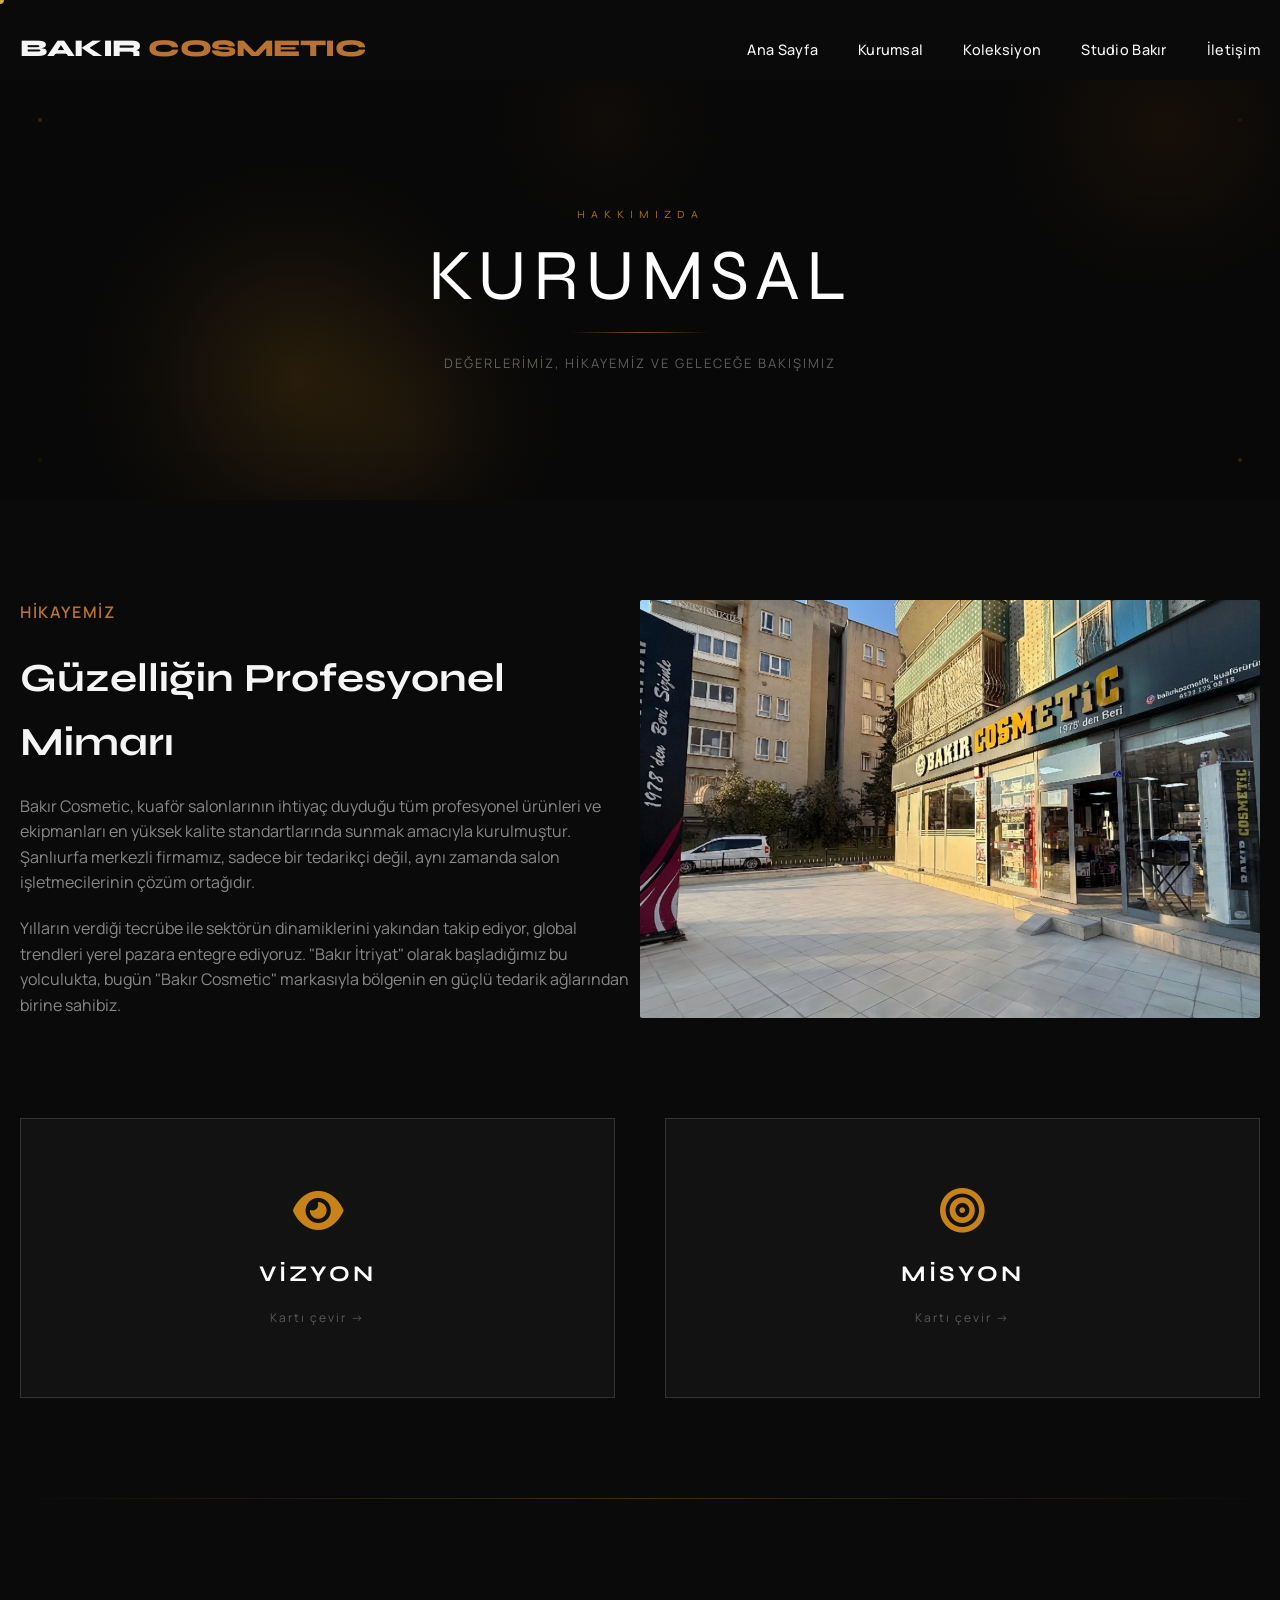
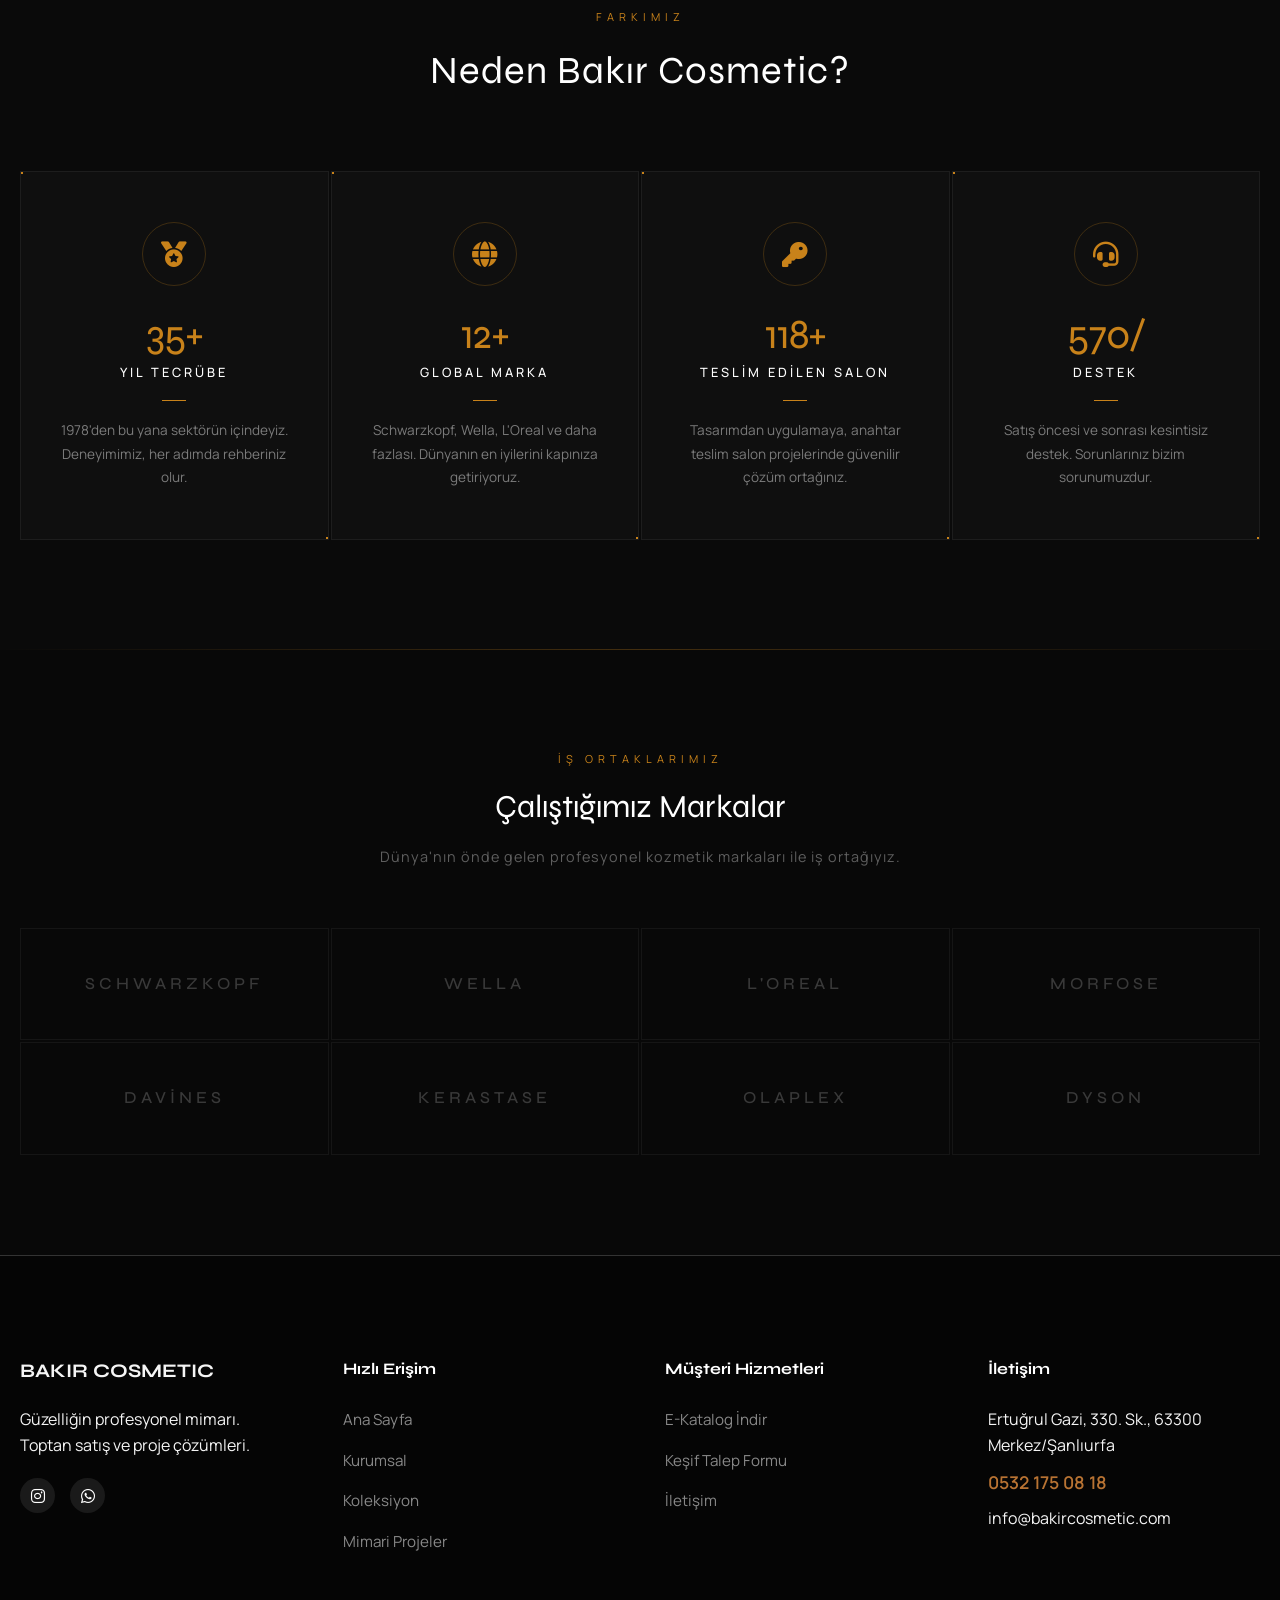
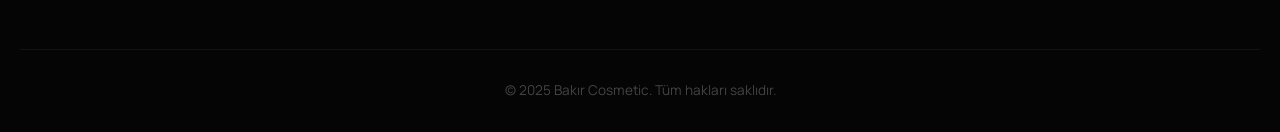
==== about.html @ 40a49015 "Initial commit for Bakir Cosmetic Web Project" ====
<!DOCTYPE html>
<html lang="tr">

<head>
    <meta charset="UTF-8">
    <meta name="viewport" content="width=device-width, initial-scale=1.0">
    <title>Kurumsal | Bakır Cosmetic</title>
    <meta name="description" content="Bakır Cosmetic hakkında bilgiler, vizyonumuz ve misyonumuz.">

    <link rel="preconnect" href="https://fonts.googleapis.com">
    <link rel="preconnect" href="https://fonts.gstatic.com" crossorigin>
    <link
        href="https://fonts.googleapis.com/css2?family=Manrope:wght@200;300;400;500;600&family=Syne:wght@400;500;600;700&display=swap"
        rel="stylesheet">
    <link rel="stylesheet" href="style.css">
    <link rel="stylesheet" href="https://cdnjs.cloudflare.com/ajax/libs/font-awesome/6.4.0/css/all.min.css">

    <style>
        /* ═══════════════════════════════════════
           ANIMATED GRADIENT HERO
        ═══════════════════════════════════════ */
        .gradient-hero {
            position: relative;
            width: 100%;
            height: 420px;
            overflow: hidden;
            background: #080808;
            margin-top: 80px;
        }

        #hero-canvas {
            position: absolute;
            inset: 0;
            width: 100%;
            height: 100%;
        }

        .gradient-hero .hero-content {
            position: absolute;
            top: 0;
            left: 0;
            width: 100%;
            height: 100%;
            display: flex;
            flex-direction: column;
            align-items: center;
            justify-content: center;
            z-index: 2;
            pointer-events: none;
            text-align: center;
            max-width: none !important;
        }

        .gradient-hero .hero-label {
            display: block;
            font-family: var(--font-display, 'Syne', sans-serif);
            font-size: 11px;
            letter-spacing: 6px;
            color: rgba(200, 130, 26, 0.8);
            text-transform: uppercase;
            margin-bottom: 16px;
            opacity: 0;
            text-align: center;
            animation: heroFadeUp 0.9s ease 0.2s forwards;
        }

        .gradient-hero .hero-title {
            font-family: var(--font-display, 'Syne', sans-serif);
            font-size: clamp(36px, 6vw, 72px);
            color: #fff;
            font-weight: 400;
            letter-spacing: 6px;
            text-transform: uppercase;
            line-height: 1;
            opacity: 0;
            text-align: center;
            animation: heroFadeUp 0.9s ease 0.45s forwards;
        }

        .gradient-hero .hero-line {
            width: 0;
            height: 1px;
            background: linear-gradient(to right, transparent, rgba(200, 130, 26, 0.6), transparent);
            margin: 20px auto;
            animation: heroLineGrow 1s ease 0.9s forwards;
        }

        .gradient-hero .hero-sub {
            font-family: var(--font-body, 'Manrope', sans-serif);
            font-size: 13px;
            letter-spacing: 2px;
            color: rgba(255, 255, 255, 0.35);
            text-transform: uppercase;
            opacity: 0;
            text-align: center;
            animation: heroFadeUp 0.9s ease 1s forwards;
        }

        @keyframes heroFadeUp {
            from {
                opacity: 0;
                transform: translateY(18px);
            }
            to {
                opacity: 1;
                transform: translateY(0);
            }
        }

        @keyframes heroLineGrow {
            to {
                width: 140px;
            }
        }

        /* ═══════════════════════════════════════
           NEDEN BAKIR — 4 KART
        ═══════════════════════════════════════ */
        .why-section {
            padding: 110px 0;
            background: #0a0a0a;
            position: relative;
            overflow: hidden;
        }

        .why-section::before {
            content: '';
            position: absolute;
            top: 0;
            left: 0;
            right: 0;
            height: 1px;
            background: linear-gradient(to right, transparent, rgba(200, 130, 26, 0.3), transparent);
        }

        .why-section::after {
            content: '';
            position: absolute;
            bottom: 0;
            left: 0;
            right: 0;
            height: 1px;
            background: linear-gradient(to right, transparent, rgba(200, 130, 26, 0.3), transparent);
        }

        .why-header {
            text-align: center;
            margin-bottom: 70px;
        }

        .why-header .label {
            display: block;
            font-size: 11px;
            letter-spacing: 5px;
            color: #c8821a;
            text-transform: uppercase;
            margin-bottom: 14px;
        }

        .why-header h2 {
            font-family: var(--font-display, 'Syne', sans-serif);
            font-size: 2.4rem;
            color: #fff;
            font-weight: 400;
            letter-spacing: 1px;
        }

        .why-grid {
            display: grid;
            grid-template-columns: repeat(4, 1fr);
            gap: 2px;
        }

        /* Her kart */
        .why-card {
            position: relative;
            padding: 50px 36px;
            background: rgba(255, 255, 255, 0.02);
            border: 1px solid rgba(255, 255, 255, 0.06);
            text-align: center;
            overflow: hidden;
            cursor: default;
            /* reveal için */
            opacity: 0;
            transform: translateY(40px);
            transition: opacity 0.7s ease, transform 0.7s ease,
                background 0.4s ease, border-color 0.4s ease;
        }

        .why-card.revealed {
            opacity: 1;
            transform: translateY(0);
        }

        .why-card:nth-child(1) {
            transition-delay: 0s;
        }

        .why-card:nth-child(2) {
            transition-delay: 0.1s;
        }

        .why-card:nth-child(3) {
            transition-delay: 0.2s;
        }

        .why-card:nth-child(4) {
            transition-delay: 0.3s;
        }

        .why-card:hover {
            background: rgba(200, 130, 26, 0.05);
            border-color: rgba(200, 130, 26, 0.25);
        }

        /* Köşe süsü */
        .why-card::before {
            content: '';
            position: absolute;
            top: 0;
            left: 0;
            width: 0;
            height: 0;
            border-top: 2px solid #c8821a;
            border-left: 2px solid #c8821a;
            transition: width 0.4s ease, height 0.4s ease;
        }

        .why-card::after {
            content: '';
            position: absolute;
            bottom: 0;
            right: 0;
            width: 0;
            height: 0;
            border-bottom: 2px solid #c8821a;
            border-right: 2px solid #c8821a;
            transition: width 0.4s ease, height 0.4s ease;
        }

        .why-card:hover::before,
        .why-card:hover::after {
            width: 30px;
            height: 30px;
        }

        /* İkon */
        .why-icon {
            width: 64px;
            height: 64px;
            margin: 0 auto 28px;
            position: relative;
            display: flex;
            align-items: center;
            justify-content: center;
        }

        .why-icon::before {
            content: '';
            position: absolute;
            inset: 0;
            border-radius: 50%;
            border: 1px solid rgba(200, 130, 26, 0.25);
            transition: border-color 0.4s, transform 0.4s;
        }

        .why-card:hover .why-icon::before {
            border-color: rgba(200, 130, 26, 0.6);
            transform: scale(1.12);
        }

        .why-icon i {
            font-size: 1.6rem;
            color: #c8821a;
            transition: transform 0.4s ease;
        }

        .why-card:hover .why-icon i {
            transform: scale(1.15);
        }

        /* Sayı */
        .why-number {
            font-family: var(--font-display, 'Syne', sans-serif);
            font-size: 2.6rem;
            color: #c8821a;
            font-weight: 300;
            line-height: 1;
            margin-bottom: 6px;
            letter-spacing: -1px;
        }

        .why-title {
            font-size: 0.8rem;
            letter-spacing: 3px;
            text-transform: uppercase;
            color: #fff;
            margin-bottom: 18px;
            font-weight: 500;
        }

        /* İnce çizgi */
        .why-line {
            width: 24px;
            height: 1px;
            background: #c8821a;
            margin: 0 auto 18px;
            transition: width 0.4s ease;
        }

        .why-card:hover .why-line {
            width: 48px;
        }

        .why-desc {
            font-size: 0.85rem;
            color: rgba(255, 255, 255, 0.45);
            line-height: 1.7;
        }

        /* ═══════════════════════════════════════
           MARKA DUVARI
        ═══════════════════════════════════════ */
        .brands-section {
            padding: 100px 0;
            background: #080808;
            position: relative;
            overflow: hidden;
        }

        .brands-header {
            text-align: center;
            margin-bottom: 60px;
        }

        .brands-header .label {
            display: block;
            font-size: 11px;
            letter-spacing: 5px;
            color: #c8821a;
            text-transform: uppercase;
            margin-bottom: 14px;
        }

        .brands-header h2 {
            font-family: var(--font-display, 'Syne', sans-serif);
            font-size: 2rem;
            color: #fff;
            font-weight: 400;
        }

        .brands-header p {
            color: rgba(255, 255, 255, 0.35);
            font-size: 0.9rem;
            margin-top: 12px;
            letter-spacing: 1px;
        }

        /* Marka grid */
        .brands-grid {
            display: grid;
            grid-template-columns: repeat(4, 1fr);
            gap: 2px;
        }

        .brand-item {
            position: relative;
            padding: 42px 30px;
            display: flex;
            align-items: center;
            justify-content: center;
            border: 1px solid rgba(255, 255, 255, 0.05);
            cursor: default;
            overflow: hidden;
            /* reveal */
            opacity: 0;
            transform: scale(0.94);
            transition: opacity 0.6s ease, transform 0.6s ease,
                background 0.35s ease, border-color 0.35s ease;
        }

        .brand-item.revealed {
            opacity: 1;
            transform: scale(1);
        }

        .brand-item:nth-child(1) {
            transition-delay: 0s;
        }

        .brand-item:nth-child(2) {
            transition-delay: 0.07s;
        }

        .brand-item:nth-child(3) {
            transition-delay: 0.14s;
        }

        .brand-item:nth-child(4) {
            transition-delay: 0.21s;
        }

        .brand-item:nth-child(5) {
            transition-delay: 0.28s;
        }

        .brand-item:nth-child(6) {
            transition-delay: 0.35s;
        }

        .brand-item:nth-child(7) {
            transition-delay: 0.42s;
        }

        .brand-item:nth-child(8) {
            transition-delay: 0.49s;
        }

        /* Hover arka plan ışığı */
        .brand-item::before {
            content: '';
            position: absolute;
            inset: 0;
            background: radial-gradient(circle at 50% 50%, rgba(200, 130, 26, 0.08), transparent 70%);
            opacity: 0;
            transition: opacity 0.35s ease;
        }

        .brand-item:hover {
            border-color: rgba(200, 130, 26, 0.2);
            background: rgba(200, 130, 26, 0.03);
        }

        .brand-item:hover::before {
            opacity: 1;
        }

        /* Marka adı */
        .brand-name {
            font-family: var(--font-display, 'Syne', sans-serif);
            font-size: 1.05rem;
            letter-spacing: 4px;
            text-transform: uppercase;
            color: rgba(255, 255, 255, 0.2);
            font-weight: 500;
            transition: color 0.35s ease, letter-spacing 0.35s ease;
            position: relative;
            z-index: 1;
        }

        .brand-item:hover .brand-name {
            color: rgba(200, 130, 26, 0.85);
            letter-spacing: 5px;
        }

        /* Kategori etiketi */
        .brand-tag {
            position: absolute;
            bottom: 10px;
            left: 50%;
            transform: translateX(-50%);
            font-size: 8px;
            letter-spacing: 2px;
            color: rgba(200, 130, 26, 0);
            text-transform: uppercase;
            white-space: nowrap;
            transition: color 0.35s ease;
        }

        .brand-item:hover .brand-tag {
            color: rgba(200, 130, 26, 0.5);
        }

        /* ═══════════════════════════════════════
           VİZYON / MİSYON — FLIP KART
        ═══════════════════════════════════════ */
        .vm-card {
            perspective: 1000px;
            cursor: pointer;
        }

        .vm-card-inner {
            position: relative;
            width: 100%;
            height: 100%;
            min-height: 280px;
            transform-style: preserve-3d;
            transition: transform 0.7s cubic-bezier(0.4, 0.2, 0.2, 1);
        }

        .vm-card:hover .vm-card-inner {
            transform: rotateY(180deg);
        }

        .vm-front,
        .vm-back {
            position: absolute;
            inset: 0;
            padding: 50px;
            text-align: center;
            backface-visibility: hidden;
            -webkit-backface-visibility: hidden;
            background: var(--color-surface, #111);
            border: 1px solid var(--color-border, rgba(255, 255, 255, 0.08));
            display: flex;
            flex-direction: column;
            align-items: center;
            justify-content: center;
        }

        .vm-back {
            transform: rotateY(180deg);
            background: rgba(200, 130, 26, 0.08);
            border-color: rgba(200, 130, 26, 0.3);
        }

        .vm-front i {
            font-size: 2.8rem;
            color: #c8821a;
            margin-bottom: 22px;
        }

        .vm-front h3 {
            font-size: 1.4rem;
            color: #fff;
            letter-spacing: 3px;
            margin-bottom: 8px;
        }

        .vm-front p {
            font-size: 0.78rem;
            color: rgba(255, 255, 255, 0.3);
            letter-spacing: 2px;
        }

        .vm-back p {
            color: rgba(255, 255, 255, 0.7);
            line-height: 1.8;
            font-size: 0.9rem;
        }

        /* ═══════════════════════════════════════
           HİKAYE — PARALLAX + REVEAL
        ═══════════════════════════════════════ */
        .story-reveal {
            opacity: 0;
            transform: translateX(-30px);
            transition: opacity 0.8s ease, transform 0.8s ease;
        }

        .story-reveal.right {
            transform: translateX(30px);
        }

        .story-reveal.revealed {
            opacity: 1;
            transform: translateX(0);
        }

        /* Responsive */
        @media (max-width: 900px) {
            .why-grid {
                grid-template-columns: repeat(2, 1fr);
            }

            .brands-grid {
                grid-template-columns: repeat(2, 1fr);
            }
        }

        @media (max-width: 540px) {
            .why-grid {
                grid-template-columns: 1fr 1fr;
            }

            .brands-grid {
                grid-template-columns: 1fr 1fr;
            }

            .why-number {
                font-size: 2rem;
            }
        }
    </style>
</head>

<body>

    <div class="cursor-dot"></div>
    <div class="cursor-outline"></div>

    <header class="header">
        <div class="container header-inner">
            <a href="index.html" class="logo">BAKIR <span class="text-copper">COSMETIC</span></a>
            <nav class="desktop-nav">
                <a href="index.html">Ana Sayfa</a>
                <a href="about.html" class="active-link">Kurumsal</a>
                <a href="products.html">Koleksiyon</a>
                <a href="studio.html">Studio Bakır</a>
                <a href="contact.html">İletişim</a>
            </nav>
            <button class="burger-menu" aria-label="Menu"><span></span><span></span></button>
        </div>
    </header>

    <div class="mobile-menu-overlay">
        <nav class="mobile-nav">
            <a href="index.html">Ana Sayfa</a>
            <a href="about.html">Kurumsal</a>
            <a href="products.html">Koleksiyon</a>
            <a href="studio.html">Salon Tasarımı</a>
            <a href="contact.html">İletişim</a>
            <a href="catalogs.html" class="mobile-cta">E-Kataloglar</a>
        </nav>
    </div>

    <!-- Animated Gradient Hero -->
    <section class="gradient-hero">
        <canvas id="hero-canvas"></canvas>
        <div class="hero-content">
            <span class="hero-label">Hakkımızda</span>
            <h1 class="hero-title">KURUMSAL</h1>
            <div class="hero-line"></div>
            <p class="hero-sub">Değerlerimiz, hikayemiz ve geleceğe bakışımız</p>
        </div>
    </section>

    <!-- ── HİKAYE ── -->
    <section class="section" style="padding: 100px 0;">
        <div class="container">
            <div class="split-section" style="min-height: auto; margin-bottom: 100px;">

                <div class="split-side story-reveal" style="padding: 0; border: none;">
                    <div class="content" style="max-width: 100%; text-align: left;">
                        <span class="label"
                            style="color: var(--color-copper); letter-spacing: 0.1em; font-weight: 600;">HİKAYEMİZ</span>
                        <h2 style="font-size: 2.5rem; margin: 20px 0;">Güzelliğin Profesyonel Mimarı</h2>
                        <p style="color: var(--color-text-muted); margin-bottom: 20px;">
                            Bakır Cosmetic, kuaför salonlarının ihtiyaç duyduğu tüm profesyonel ürünleri ve ekipmanları
                            en yüksek kalite standartlarında sunmak amacıyla kurulmuştur. Şanlıurfa merkezli firmamız,
                            sadece bir tedarikçi değil, aynı zamanda salon işletmecilerinin çözüm ortağıdır.
                        </p>
                        <p style="color: var(--color-text-muted);">
                            Yılların verdiği tecrübe ile sektörün dinamiklerini yakından takip ediyor, global trendleri
                            yerel pazara entegre ediyoruz. "Bakır İtriyat" olarak başladığımız bu yolculukta, bugün
                            "Bakır Cosmetic" markasıyla bölgenin en güçlü tedarik ağlarından birine sahibiz.
                        </p>
                    </div>
                </div>

                <div class="split-side story-reveal right"
                    style="padding: 0; border: none; min-height: 400px; position: relative;">
                    <img src="assets/images/about-store2.png"
                        style="width: 100%; height: 100%; object-fit: cover; border-radius: 2px;" alt="Mağazamız">
                </div>
            </div>

            <!-- VİZYON / MİSYON — flip kartlar -->
            <div class="vision-mission-grid"
                style="display: grid; grid-template-columns: repeat(auto-fit, minmax(300px, 1fr)); gap: 50px; min-height: 280px;">

                <div class="vm-card">
                    <div class="vm-card-inner">
                        <div class="vm-front">
                            <i class="fa-solid fa-eye"></i>
                            <h3>VİZYON</h3>
                            <p
                                style="font-size:0.75rem; color:rgba(255,255,255,0.3); margin-top:8px; letter-spacing:2px;">
                                Kartı çevir →</p>
                        </div>
                        <div class="vm-back">
                            <p>Sektördeki yeniliklerin öncüsü olarak, kuaförlük sanatına değer katan, estetik ve
                                kaliteyi
                                ulaşılabilir kılan, Türkiye'nin lider profesyonel kozmetik tedarikçisi ve salon tasarım
                                markası olmak.</p>
                        </div>
                    </div>
                </div>

                <div class="vm-card">
                    <div class="vm-card-inner">
                        <div class="vm-front">
                            <i class="fa-solid fa-bullseye"></i>
                            <h3>MİSYON</h3>
                            <p
                                style="font-size:0.75rem; color:rgba(255,255,255,0.3); margin-top:8px; letter-spacing:2px;">
                                Kartı çevir →</p>
                        </div>
                        <div class="vm-back">
                            <p>Müşterilerimize en kaliteli ürünleri ve en yenilikçi salon tasarımlarını sunarak, onların
                                iş
                                süreçlerine değer katmak. Etik ticaret anlayışımızla, sürdürülebilir başarı ve
                                karşılıklı güvene
                                dayalı uzun soluklu iş birlikleri kurmak.</p>
                        </div>
                    </div>
                </div>

            </div>
        </div>
    </section>

    <!-- ── NEDEN BAKIR? ── -->
    <section class="why-section">
        <div class="container">
            <div class="why-header">
                <span class="label">FARKIMIZ</span>
                <h2>Neden Bakır Cosmetic?</h2>
            </div>

            <div class="why-grid">

                <div class="why-card">
                    <div class="why-icon"><i class="fa-solid fa-medal"></i></div>
                    <div class="why-number">45+</div>
                    <div class="why-title">Yıl Tecrübe</div>
                    <div class="why-line"></div>
                    <p class="why-desc">1978'den bu yana sektörün içindeyiz. Deneyimimiz, her adımda rehberiniz olur.
                    </p>
                </div>

                <div class="why-card">
                    <div class="why-icon"><i class="fa-solid fa-globe"></i></div>
                    <div class="why-number">15+</div>
                    <div class="why-title">Global Marka</div>
                    <div class="why-line"></div>
                    <p class="why-desc">Schwarzkopf, Wella, L'Oreal ve daha fazlası. Dünyanın en iyilerini kapınıza
                        getiriyoruz.</p>
                </div>

                <div class="why-card">
                    <div class="why-icon"><i class="fa-solid fa-key"></i></div>
                    <div class="why-number">150+</div>
                    <div class="why-title">Teslim Edilen Salon</div>
                    <div class="why-line"></div>
                    <p class="why-desc">Tasarımdan uygulamaya, anahtar teslim salon projelerinde güvenilir çözüm
                        ortağınız.</p>
                </div>

                <div class="why-card">
                    <div class="why-icon"><i class="fa-solid fa-headset"></i></div>
                    <div class="why-number">7/24</div>
                    <div class="why-title">Destek</div>
                    <div class="why-line"></div>
                    <p class="why-desc">Satış öncesi ve sonrası kesintisiz destek. Sorunlarınız bizim sorunumuzdur.</p>
                </div>

            </div>
        </div>
    </section>

    <!-- ── MARKA DUVARI ── -->
    <section class="brands-section">
        <div class="container">
            <div class="brands-header">
                <span class="label">İŞ ORTAKLARIMIZ</span>
                <h2>Çalıştığımız Markalar</h2>
                <p>Dünya'nın önde gelen profesyonel kozmetik markaları ile iş ortağıyız.</p>
            </div>

            <div class="brands-grid">
                <div class="brand-item">
                    <span class="brand-name">Schwarzkopf</span>
                    <span class="brand-tag">Saç Bakımı</span>
                </div>
                <div class="brand-item">
                    <span class="brand-name">Wella</span>
                    <span class="brand-tag">Renklendirme</span>
                </div>
                <div class="brand-item">
                    <span class="brand-name">L'Oreal</span>
                    <span class="brand-tag">Profesyonel</span>
                </div>
                <div class="brand-item">
                    <span class="brand-name">Morfose</span>
                    <span class="brand-tag">Bakım & Şekil</span>
                </div>
                <div class="brand-item">
                    <span class="brand-name">Davines</span>
                    <span class="brand-tag">İtalyan Lüksü</span>
                </div>
                <div class="brand-item">
                    <span class="brand-name">Kerastase</span>
                    <span class="brand-tag">Premium Bakım</span>
                </div>
                <div class="brand-item">
                    <span class="brand-name">Olaplex</span>
                    <span class="brand-tag">Bağ Onarımı</span>
                </div>
                <div class="brand-item">
                    <span class="brand-name">Dyson</span>
                    <span class="brand-tag">Teknik Ekipman</span>
                </div>
            </div>
        </div>
    </section>

    <!-- Footer -->
    <footer class="footer">
        <div class="container">
            <div class="footer-grid">
                <div class="footer-col brand-col">
                    <a href="index.html" class="footer-logo">BAKIR COSMETIC</a>
                    <p>Güzelliğin profesyonel mimarı. Toptan satış ve proje çözümleri.</p>
                    <div class="socials">
                        <a href="https://www.instagram.com/bakircozmetic/" target="_blank"><i
                                class="fa-brands fa-instagram"></i></a>
                        <a href="https://wa.me/905321750818" target="_blank"><i class="fa-brands fa-whatsapp"></i></a>
                    </div>
                </div>
                <div class="footer-col">
                    <h4>Hızlı Erişim</h4>
                    <ul>
                        <li><a href="index.html">Ana Sayfa</a></li>
                        <li><a href="about.html">Kurumsal</a></li>
                        <li><a href="products.html">Koleksiyon</a></li>
                        <li><a href="studio.html">Mimari Projeler</a></li>
                    </ul>
                </div>
                <div class="footer-col">
                    <h4>Müşteri Hizmetleri</h4>
                    <ul>
                        <li><a href="catalogs.html">E-Katalog İndir</a></li>
                        <li><a href="contact.html">Keşif Talep Formu</a></li>
                        <li><a href="contact.html">İletişim</a></li>
                    </ul>
                </div>
                <div class="footer-col">
                    <h4>İletişim</h4>
                    <p>Ertuğrul Gazi, 330. Sk., 63300 Merkez/Şanlıurfa</p>
                    <p class="contact-highlight">0532 175 08 18</p>
                    <p>info@bakircosmetic.com</p>
                </div>
            </div>
            <div class="footer-bottom">
                <p>&copy; 2025 Bakır Cosmetic. Tüm hakları saklıdır.</p>
            </div>
        </div>
    </footer>

    <script src="cursor.js"></script>
    <script src="main.js"></script>

    <script>
        (function () {

            /* ── Gradient Hero Canvas ── */
            const canvas = document.getElementById('hero-canvas');
            if (canvas) {
                const ctx = canvas.getContext('2d');
                let W, H, frame = 0;

                function resize() {
                    W = canvas.width = canvas.offsetWidth;
                    H = canvas.height = canvas.offsetHeight;
                }
                resize();
                window.addEventListener('resize', resize);

                const orbs = [
                    { bx: 0.15, by: 0.5, r: 0.6, speed: 0.006, phase: 0 },
                    { bx: 0.85, by: 0.3, r: 0.5, speed: 0.009, phase: 2.1 },
                    { bx: 0.5, by: 0.85, r: 0.45, speed: 0.007, phase: 4.2 },
                    { bx: 0.3, by: 0.1, r: 0.38, speed: 0.011, phase: 1.0 },
                ];

                const C1 = [200, 130, 26];
                const C2 = [150, 80, 10];

                function draw() {
                    frame++;
                    ctx.clearRect(0, 0, W, H);
                    ctx.fillStyle = '#080808';
                    ctx.fillRect(0, 0, W, H);

                    orbs.forEach((o, i) => {
                        const x = (o.bx + Math.sin(frame * o.speed + o.phase) * 0.18) * W;
                        const y = (o.by + Math.cos(frame * o.speed * 0.7 + o.phase) * 0.22) * H;
                        const r = o.r * Math.min(W, H);
                        const col = i % 2 === 0 ? C1 : C2;
                        const alpha = [0.16, 0.10, 0.07, 0.05][i];

                        const g = ctx.createRadialGradient(x, y, 0, x, y, r);
                        g.addColorStop(0, `rgba(${col},${alpha})`);
                        g.addColorStop(0.5, `rgba(${col},${alpha * 0.3})`);
                        g.addColorStop(1, `rgba(0,0,0,0)`);
                        ctx.fillStyle = g;
                        ctx.fillRect(0, 0, W, H);
                    });

                    /* Dalga çizgileri */
                    for (let i = 0; i < 7; i++) {
                        const y = (H / 8) * (i + 1) + Math.sin(frame * 0.012 + i * 0.9) * 10;
                        ctx.beginPath();
                        ctx.moveTo(0, y); ctx.lineTo(W, y);
                        ctx.strokeStyle = `rgba(200,130,26,${0.02 + Math.sin(frame * 0.018 + i) * 0.008})`;
                        ctx.lineWidth = 0.5;
                        ctx.stroke();
                    }

                    /* Köşe aksen noktaları */
                    [[40, 40], [W - 40, 40], [40, H - 40], [W - 40, H - 40]].forEach(([x, y], i) => {
                        const a = 0.25 + Math.sin(frame * 0.04 + i) * 0.18;
                        ctx.beginPath();
                        ctx.arc(x, y, 2, 0, Math.PI * 2);
                        ctx.fillStyle = `rgba(200,130,26,${a})`;
                        ctx.fill();
                    });

                    requestAnimationFrame(draw);
                }
                draw();
            }


            /* ── IntersectionObserver — genel reveal ── */
            const observer = new IntersectionObserver(entries => {
                entries.forEach(entry => {
                    if (entry.isIntersecting) {
                        entry.target.classList.add('revealed');
                        observer.unobserve(entry.target);
                    }
                });
            }, { threshold: 0.15 });

            /* Neden Bakır kartları */
            document.querySelectorAll('.why-card').forEach(el => observer.observe(el));

            /* Marka öğeleri */
            document.querySelectorAll('.brand-item').forEach(el => observer.observe(el));

            /* Hikaye bölümü */
            document.querySelectorAll('.story-reveal').forEach(el => observer.observe(el));


            /* ── Neden Bakır — sayaç animasyonu ── */
            const whyCards = document.querySelectorAll('.why-card');
            const counterObserver = new IntersectionObserver(entries => {
                entries.forEach(entry => {
                    if (!entry.isIntersecting) return;
                    const numEl = entry.target.querySelector('.why-number');
                    if (!numEl || numEl.dataset.counted) return;
                    numEl.dataset.counted = true;

                    const text = numEl.textContent.trim();
                    const suffix = text.replace(/[0-9]/g, ''); // '+', '/', '24' gibi
                    const number = parseInt(text.replace(/\D/g, ''), 10);

                    if (isNaN(number)) return; // "7/24" gibi sayısal olmayan → olduğu gibi kalsın

                    let start = 0;
                    const duration = 1600;
                    const startTime = performance.now();

                    function tick(now) {
                        const elapsed = now - startTime;
                        const progress = Math.min(elapsed / duration, 1);
                        const eased = 1 - Math.pow(1 - progress, 3);
                        start = Math.round(eased * number);
                        numEl.textContent = start + suffix;
                        if (progress < 1) requestAnimationFrame(tick);
                    }
                    requestAnimationFrame(tick);

                    counterObserver.unobserve(entry.target);
                });
            }, { threshold: 0.4 });

            whyCards.forEach(el => counterObserver.observe(el));


            /* ── Marka duvarı — mouse spotlight ── */
            document.querySelectorAll('.brand-item').forEach(item => {
                item.addEventListener('mousemove', e => {
                    const rect = item.getBoundingClientRect();
                    const x = ((e.clientX - rect.left) / rect.width) * 100;
                    const y = ((e.clientY - rect.top) / rect.height) * 100;
                    item.style.setProperty('--mx', x + '%');
                    item.style.setProperty('--my', y + '%');
                    item.querySelector('::before'); // CSS var güncellenir
                });
            });

        })();
    </script>

</body>

</html>
---- style.css ----
/* =========================================
   1. VARIABLES & RESET
   ========================================= */
:root {
    --color-void: #0a0a0a;
    --color-surface: #121212;
    --color-surface-hover: #1a1a1a;
    --color-copper: #B87333;
    --color-copper-light: #d49156;
    --color-text-main: #F5F5F5;
    --color-text-muted: #888888;
    --color-border: #333333;

    --font-display: 'Syne', sans-serif;
    --font-body: 'Manrope', sans-serif;

    --transition-fast: 0.3s ease;
    --transition-slow: 0.8s cubic-bezier(0.16, 1, 0.3, 1);

    --container-width: 1400px;
    --padding-section: 120px 0;
}

[data-theme="light"] {
    --color-void: #f5f5f5;
    --color-surface: #ffffff;
    --color-surface-hover: #ebebeb;
    --color-text-main: #1a1a1a;
    --color-text-muted: #555555;
    --color-border: #d0d0d0;
}

[data-theme="light"] .header {
    background-color: rgba(255, 255, 255, 0.95);
    box-shadow: 0 2px 10px rgba(0, 0, 0, 0.05);
}

[data-theme="light"] .logo {
    color: #000;
}

[data-theme="light"] .desktop-nav a {
    color: #1a1a1a;
}

[data-theme="light"] .theme-toggle {
    border-color: #ccc;
    color: #333;
}

[data-theme="light"] .burger-menu span {
    background-color: #1a1a1a;
}

/* Theme Transition */
body,
.header,
.product-card,
.footer,
.btn,
i,
a {
    transition: background-color 0.3s ease, color 0.3s ease, border-color 0.3s ease;
}

/* Theme Toggle Button */
.theme-toggle {
    background: transparent;
    border: 1px solid var(--color-border);
    color: var(--color-text-main);
    width: 40px;
    height: 40px;
    border-radius: 50%;
    display: flex;
    align-items: center;
    justify-content: center;
    cursor: pointer;
    /* pointer:fine handled globally */
    margin-right: 15px;
    transition: var(--transition-fast);
}

.theme-toggle:hover {
    border-color: var(--color-copper);
    color: var(--color-copper);
}

* {
    margin: 0;
    padding: 0;
    box-sizing: border-box;
}

html {
    scroll-behavior: smooth;
    font-size: 16px;
}

body {
    background-color: var(--color-void);
    color: var(--color-text-main);
    font-family: var(--font-body);
    line-height: 1.6;
    overflow-x: hidden;
    /* Custom cursor logic move to media query */
}

@media (pointer: fine) {
    body {
        cursor: none;
    }
}

a {
    text-decoration: none;
    color: inherit;
    transition: var(--transition-fast);
}

ul {
    list-style: none;
}

img {
    max-width: 100%;
    display: block;
}

.container {
    max-width: var(--container-width);
    margin: 0 auto;
    padding: 0 20px;
}

/* =========================================
   2. TYPOGRAPHY
   ========================================= */
h1,
h2,
h3,
h4,
.logo {
    font-family: var(--font-display);
    font-weight: 700;
}

.text-copper {
    color: var(--color-copper);
}

.section-header {
    margin-bottom: 60px;
    text-align: center;
}

.section-header .label {
    display: block;
    font-size: 0.85rem;
    letter-spacing: 0.2em;
    color: var(--color-copper);
    margin-bottom: 15px;
    text-transform: uppercase;
}

.section-header h2 {
    font-size: 3rem;
    line-height: 1.1;
}

/* =========================================
   3. CUSTOM CURSOR
   ========================================= */
:root {
    --color-gold: #D4AF37;
    --color-gold-glow: rgba(212, 175, 55, 0.4);
    --color-champagne: #F7E7CE;
    --color-champagne-glow: rgba(247, 231, 206, 0.2);
}

.cursor-dot,
.cursor-outline {
    position: fixed;
    top: 0;
    left: 0;
    transform: translate(-50%, -50%);
    border-radius: 50%;
    z-index: 999999;
    pointer-events: none;
    display: none;
    will-change: transform;
    transition: opacity 0.3s ease, width 0.3s ease, height 0.3s ease, background-color 0.3s ease, border-color 0.3s ease;
}

@media (pointer: fine) {
    .cursor-dot,
    .cursor-outline {
        display: block;
    }
}

.cursor-dot {
    width: 8px;
    height: 8px;
    background-color: var(--color-gold);
}

.cursor-outline {
    width: 40px;
    height: 40px;
    border: 1.5px solid var(--color-gold);
    background-color: transparent;
}

/* Hover States */
.cursor-dot.cursor-hover {
    width: 4px;
    height: 4px;
    background-color: white;
}

.cursor-outline.cursor-hover {
    width: 65px;
    height: 65px;
    background-color: rgba(212, 175, 55, 0.1);
    border-color: white;
    backdrop-filter: blur(2px);
}

/* =========================================
   4. HEADER
   ========================================= */
.header {
    position: fixed;
    top: 0;
    left: 0;
    width: 100%;
    z-index: 100;
    padding: 30px 0;
    transition: var(--transition-fast);
}

.header.scrolled {
    background: rgba(10, 10, 10, 0.95);
    backdrop-filter: blur(10px);
    padding: 20px 0;
    border-bottom: 1px solid rgba(255, 255, 255, 0.05);
}

.header-inner {
    display: flex;
    justify-content: space-between;
    align-items: center;
}

.logo {
    font-size: 1.5rem;
    letter-spacing: -0.02em;
    font-weight: 800;
}

.desktop-nav {
    display: none;
}

.burger-menu {
    width: 40px;
    height: 40px;
    cursor: pointer;
    background: none;
    border: none;
    display: flex;
    flex-direction: column;
    justify-content: center;
    align-items: flex-end;
    gap: 6px;
    z-index: 102;
}

.burger-menu span {
    display: block;
    height: 2px;
    background-color: white;
    transition: var(--transition-fast);
}

.burger-menu span:nth-child(1) {
    width: 30px;
}

.burger-menu span:nth-child(2) {
    width: 20px;
}

.burger-menu:hover span {
    width: 30px;
    background-color: var(--color-copper);
}

@media (min-width: 900px) {
    .desktop-nav {
        display: flex;
        align-items: center;
        gap: 40px;
    }

    .burger-menu {
        display: none;
    }
}

.desktop-nav a {
    font-size: 0.9rem;
    font-weight: 500;
    letter-spacing: 0.02em;
}

.desktop-nav a:hover {
    color: var(--color-copper);
}



/* =========================================
   5. HERO SECTION
   ========================================= */
.hero {
    position: relative;
    height: 100vh;
    width: 100%;
    display: flex;
    align-items: center;
    justify-content: center;
    overflow: hidden;
}

.hero-bg {
    position: absolute;
    top: 0;
    left: 0;
    width: 100%;
    height: 100%;
    z-index: 1;
}

.hero-bg video {
    width: 100%;
    height: 100%;
    object-fit: cover;
}

.hero-bg .overlay {
    position: absolute;
    top: 0;
    left: 0;
    width: 100%;
    height: 100%;
    background: linear-gradient(180deg, rgba(10, 10, 10, 0.3) 0%, rgba(10, 10, 10, 0.8) 100%);
}

.hero-content {
    position: relative;
    z-index: 10;
    text-align: center;
    max-width: 900px;
    margin: 0 auto;
}

.reveal-text {
    display: block;
    font-size: 4rem;
    /* Fallback */
    font-size: clamp(3rem, 8vw, 6rem);
    line-height: 1.1;
    opacity: 0;
    transform: translateY(30px);
    animation: slideUp 1s cubic-bezier(0.16, 1, 0.3, 1) forwards;
}

.reveal-text:nth-child(2) {
    animation-delay: 0.2s;
}

.hero-subtitle {
    font-size: 1.1rem;
    color: rgba(255, 255, 255, 0.8);
    margin: 30px auto;
    max-width: 600px;
    opacity: 0;
    animation: fadeIn 1s ease forwards 0.5s;
}

@keyframes slideUp {
    to {
        opacity: 1;
        transform: translateY(0);
    }
}

@keyframes fadeIn {
    to {
        opacity: 1;
    }
}

.hero-actions {
    display: flex;
    gap: 20px;
    justify-content: center;
    margin-top: 40px;
    opacity: 0;
    animation: fadeIn 1s ease forwards 0.8s;
}

/* Buttons */
.btn {
    padding: 15px 35px;
    font-size: 0.9rem;
    font-weight: 600;
    text-transform: uppercase;
    letter-spacing: 0.05em;
    border-radius: 2px;
    cursor: pointer;
    transition: var(--transition-fast);
}

.btn-copper {
    background: var(--color-copper);
    color: white;
    border: 1px solid var(--color-copper);
}

.btn-copper:hover {
    background: var(--color-copper-light);
    border-color: var(--color-copper-light);
}

.btn-transparent,
.btn-outline {
    background: transparent;
    border: 1px solid rgba(255, 255, 255, 0.3);
    color: white;
}

.btn-transparent:hover,
.btn-outline:hover {
    border-color: white;
    background: rgba(255, 255, 255, 0.05);
}

/* =========================================
   6. BRAND TICKER
   ========================================= */
.brand-ticker {
    background: var(--color-surface);
    padding: 30px 0;
    width: 100%;
    overflow: hidden;
    position: relative;
    z-index: 5;
    border-bottom: 1px solid var(--color-border);
}

.ticker-track {
    display: flex;
    gap: 80px;
    animation: scroll 30s linear infinite;
    width: max-content;
}

.brand-item {
    font-family: var(--font-display);
    font-size: 1.5rem;
    font-weight: 800;
    color: #444;
    text-transform: uppercase;
    transition: 0.3s;
    white-space: nowrap;
}

.brand-item:hover {
    color: var(--color-copper);
    transform: scale(1.05);
}

@keyframes scroll {
    0% {
        transform: translateX(0);
    }

    100% {
        transform: translateX(-50%);
    }
}

/* =========================================
   7. DUAL SPLIT SECTION
   ========================================= */
.split-section {
    display: flex;
    flex-wrap: wrap;
    min-height: 80vh;
}

.split-side {
    flex: 1;
    min-width: 300px;
    position: relative;
    display: flex;
    align-items: center;
    justify-content: center;
    padding: 60px;
    border-right: 1px solid var(--color-border);
    overflow: hidden;
}

.split-side:last-child {
    border-right: none;
}

.split-side .bg-image {
    position: absolute;
    top: 0;
    left: 0;
    width: 100%;
    height: 100%;
    background-size: cover;
    background-position: center;
    opacity: 0.3;
    transition: var(--transition-slow);
    z-index: 1;
}

.split-side:hover .bg-image {
    opacity: 0.6;
    transform: scale(1.05);
}

.split-side .content {
    position: relative;
    z-index: 2;
    max-width: 400px;
}

.split-side h2 {
    font-size: 2.5rem;
    margin-bottom: 20px;
}

.link-arrow {
    display: inline-flex;
    align-items: center;
    gap: 10px;
    margin-top: 20px;
    font-weight: 600;
    color: var(--color-copper);
}

.link-arrow i {
    transition: transform 0.3s;
}

.link-arrow:hover i {
    transform: translateX(5px);
}

/* =========================================
   8. STUDIO / LUXURY STICKY SCROLL
   ========================================= */
.studio-sticky-section {
    position: relative;
    background: #050505;
    padding: 0;
}

.sticky-wrapper {
    display: flex;
    flex-wrap: wrap;
    align-items: flex-start;
}

.sticky-left {
    flex: 1;
    height: 100vh;
    position: sticky;
    top: 0;
    display: flex;
    flex-direction: column;
    justify-content: center;
    padding: 100px;
    z-index: 10;
    background: radial-gradient(circle at 0% 50%, rgba(212, 175, 55, 0.08) 0%, transparent 60%);
}

.sticky-left .label {
    font-size: 0.9rem;
    letter-spacing: 0.3em;
    color: var(--color-champagne);
    text-transform: uppercase;
    margin-bottom: 20px;
}

.sticky-left h2 {
    font-size: clamp(3rem, 5vw, 5.5rem);
    line-height: 1;
    color: white;
    font-weight: 800;
}

.sticky-right {
    flex: 1.2;
    padding: 20vh 100px;
    display: flex;
    flex-direction: column;
    gap: 30vh;
}

.luxury-panel {
    position: relative;
    min-height: 80vh;
    background: linear-gradient(135deg, rgba(30, 30, 30, 0.8) 0%, rgba(10, 10, 10, 0.9) 100%);
    backdrop-filter: blur(30px);
    border: 1px solid rgba(247, 231, 206, 0.15);
    padding: 80px;
    display: flex;
    flex-direction: column;
    justify-content: center;
    transition: var(--transition-slow);
    overflow: hidden;
    box-shadow: 0 40px 100px rgba(0, 0, 0, 0.5);
}

/* Luxury Texture - Brushed Metal / Silk */
.luxury-panel::before {
    content: '';
    position: absolute;
    top: 0;
    left: 0;
    width: 100%;
    height: 100%;
    background: 
        linear-gradient(rgba(247, 231, 206, 0.05) 1px, transparent 1px),
        linear-gradient(90deg, rgba(247, 231, 206, 0.05) 1px, transparent 1px),
        repeating-linear-gradient(
            45deg,
            rgba(255, 255, 255, 0.02) 0px,
            rgba(255, 255, 255, 0.02) 1px,
            transparent 1px,
            transparent 10px
        ),
        linear-gradient(to right, #1a1a1a, #222, #1a1a1a);
    background-size: 100% 100%, 100% 100%, 4px 4px, 100% 100%;
    opacity: 0.8;
    pointer-events: none;
    z-index: 0;
}

/* Shine Sweep Animation */
.luxury-panel::after {
    content: '';
    position: absolute;
    top: -100%;
    left: -150%;
    width: 80%;
    height: 300%;
    background: linear-gradient(
        to right, 
        transparent 0%, 
        rgba(247, 231, 206, 0.2) 50%, 
        transparent 100%
    );
    transform: rotate(35deg);
    transition: 1s cubic-bezier(0.16, 1, 0.3, 1);
    pointer-events: none;
    z-index: 1;
}

.luxury-panel:hover::after {
    left: 200%;
}

.luxury-panel .step-num {
    font-family: var(--font-display);
    font-size: 14rem;
    position: absolute;
    top: -30px;
    right: -30px;
    opacity: 0.05;
    color: var(--color-champagne);
    pointer-events: none;
    font-weight: 900;
}

.luxury-panel h3 {
    font-size: 3rem;
    color: var(--color-champagne);
    margin-bottom: 30px;
    position: relative;
    letter-spacing: -0.01em;
}

.luxury-panel p {
    font-size: 1.2rem;
    line-height: 2;
    color: rgba(255, 255, 255, 0.8);
    max-width: 550px;
}

.luxury-panel:hover {
    border-color: var(--color-champagne);
    transform: translateY(-10px) scale(1.01);
    box-shadow: 0 60px 120px rgba(0, 0, 0, 0.9), 0 0 50px var(--color-champagne-glow);
}

/* =========================================
   8. STUDIO / ALPEDA STYLE RESTRUCTURE
   ========================================= */

/* Header Area with Video Promo */
.studio-alpeda-header {
    height: 60vh;
    position: relative;
    display: flex;
    align-items: center;
    justify-content: center;
    text-align: center;
    background: linear-gradient(rgba(0,0,0,0.6), rgba(0,0,0,0.6)), url('assets/images/design-bg.jpg');
    background-size: cover;
    background-position: center;
    overflow: hidden;
}

.studio-alpeda-header .content {
    z-index: 2;
}

.studio-alpeda-header h2 {
    font-size: clamp(2.5rem, 5vw, 4rem);
    color: white;
    margin-bottom: 20px;
    font-weight: 800;
}

.play-btn-wrapper {
    margin-bottom: 30px;
}

.play-btn {
    width: 80px;
    height: 80px;
    background: var(--color-champagne);
    color: #000;
    border-radius: 50%;
    display: inline-flex;
    align-items: center;
    justify-content: center;
    font-size: 1.5rem;
    cursor: pointer;
    transition: 0.3s;
    box-shadow: 0 0 30px var(--color-champagne-glow);
}

.play-btn:hover {
    transform: scale(1.1);
    background: white;
}

/* 4 Steps Process */
.process-steps-section {
    padding: 100px 0;
    background: #080808;
    text-align: center;
}

.process-steps-grid {
    display: grid;
    grid-template-columns: repeat(auto-fit, minmax(250px, 1fr));
    gap: 40px;
    margin-top: 60px;
}

.process-step-item {
    padding: 40px;
    background: var(--color-surface);
    border: 1px solid rgba(247, 231, 206, 0.05);
    transition: 0.4s;
    position: relative;
}

.process-step-item .step-icon {
    font-size: 3rem;
    color: var(--color-champagne);
    margin-bottom: 25px;
}

.process-step-item .step-badge {
    position: absolute;
    top: 20px;
    right: 20px;
    width: 30px;
    height: 30px;
    background: rgba(247, 231, 206, 0.1);
    color: var(--color-champagne);
    border-radius: 50%;
    display: flex;
    align-items: center;
    justify-content: center;
    font-size: 0.8rem;
    font-weight: 700;
}

.process-step-item:hover {
    border-color: var(--color-champagne);
    transform: translateY(-10px);
    background: #1a1a1a;
}

/* Category Cards */
.studio-categories-section {
    padding: 80px 0;
    background: #050505;
}

.studio-cat-grid {
    display: grid;
    grid-template-columns: repeat(auto-fit, minmax(350px, 1fr));
    gap: 30px;
}

.studio-cat-card {
    position: relative;
    height: 450px;
    overflow: hidden;
    cursor: pointer;
}

.studio-cat-card img {
    width: 100%;
    height: 100%;
    object-fit: cover;
    transition: 1s ease;
}

.studio-cat-card .cat-overlay {
    position: absolute;
    inset: 0;
    background: linear-gradient(to top, rgba(0,0,0,0.9), transparent 60%);
    display: flex;
    flex-direction: column;
    justify-content: flex-end;
    padding: 40px;
    transition: 0.5s;
}

.studio-cat-card:hover img {
    transform: scale(1.1);
}

.studio-cat-card:hover .cat-overlay {
    background: linear-gradient(to top, rgba(184, 115, 51, 0.4), transparent 90%);
}

.studio-cat-card h3 {
    font-size: 1.8rem;
    color: white;
    font-family: var(--font-display);
}

/* Final CTA Area */
.studio-cta-block {
    padding: 100px 0;
    background: linear-gradient(rgba(0,0,0,0.8), rgba(0,0,0,0.8)), url('assets/images/studio-after.jpg');
    background-size: cover;
    background-attachment: fixed;
    text-align: center;
}

.studio-cta-block .icon-box {
    font-size: 4rem;
    color: var(--color-champagne);
    margin-bottom: 30px;
}

.studio-cta-block h3 {
    font-size: 2.2rem;
    max-width: 800px;
    margin: 0 auto 40px;
    line-height: 1.4;
}

@media (max-width: 1100px) {
    .sticky-left {
        height: auto;
        position: relative;
        padding: 80px 20px 20px;
        text-align: center;
        background: none;
    }
    
    .sticky-right {
        padding: 40px 20px;
        gap: 40px;
    }

    .luxury-panel {
        min-height: auto;
        padding: 40px;
    }
}
    height: 100%;
    overflow: hidden;
    border-right: 2px solid var(--color-copper);
    z-index: 2;
    /* Technical Blueprint background */
    background-color: #0b182e;
    background-image: 
        linear-gradient(rgba(184, 115, 51, 0.1) 1px, transparent 1px),
        linear-gradient(90deg, rgba(184, 115, 51, 0.1) 1px, transparent 1px);
    background-size: 30px 30px;
}

.c-overlay img {
    /* The Magic: Construction photo to Blueprint line art */
    filter: grayscale(1) invert(1) brightness(0.8) contrast(1.4) sepia(0.4) hue-rotate(180deg);
    mix-blend-mode: lighten;
    opacity: 0.9;
}

/* Labels on the slider */
.c-label {
    position: absolute;
    bottom: 30px;
    padding: 8px 16px;
    background: rgba(0, 0, 0, 0.6);
    backdrop-filter: blur(8px);
    color: #fff;
    font-size: 0.75rem;
    letter-spacing: 0.15em;
    text-transform: uppercase;
    border: 1px solid rgba(255, 255, 255, 0.2);
    border-radius: 4px;
    z-index: 10;
    pointer-events: none;
}

.c-label.before {
    left: 30px;
}

.c-label.after {
    right: 30px;
}

.c-handle {
    position: absolute;
    top: 0;
    bottom: 0;
    width: 4px;
    background: var(--color-copper);
    z-index: 5;
    cursor: ew-resize;
}

.c-circle {
    position: absolute;
    top: 50%;
    left: 50%;
    transform: translate(-50%, -50%);
    width: 50px;
    height: 50px;
    background: var(--color-copper);
    border: 4px solid #0b182e;
    border-radius: 50%;
    display: flex;
    align-items: center;
    justify-content: center;
    gap: 4px;
    color: #000;
    box-shadow: 0 0 20px rgba(184, 115, 51, 0.4);
}

.action-row {
    margin-top: 40px;
    text-align: center;
}

.action-row p {
    color: var(--color-text-muted);
    margin-bottom: 20px;
}

/* =========================================
   8.5. 3D RING CAROUSEL - ULTRA PREMIUM
   ========================================= */
.carousel-3d-section {
    padding: 150px 0;
    background: #030303;
    overflow: hidden;
    perspective: 2000px;
    position: relative;
}


.products-section {
    padding: var(--padding-section);
    background: var(--color-surface);
}

.product-grid {
    display: grid;
    grid-template-columns: repeat(auto-fit, minmax(280px, 1fr));
    gap: 30px;
}

.product-card {
    background: var(--color-surface);
    border: 1px solid rgba(255, 255, 255, 0.05);
    transition: box-shadow 0.4s ease, border-color 0.3s ease;
    cursor: pointer;
    overflow: hidden;
    position: relative;
    transform-style: preserve-3d;
    will-change: transform;
    backface-visibility: hidden;
}

.product-card:hover {
    border-color: var(--color-gold);
    box-shadow: 0 30px 60px rgba(0, 0, 0, 0.6), 0 0 30px var(--color-gold-glow);
}

.p-image {
    height: 380px;
    overflow: hidden;
    position: relative;
    background: #fdfdfd; 
    display: flex;
    align-items: center;
    justify-content: center;
}

.p-image img {
    width: 90%;
    height: 90%;
    object-fit: contain;
    transition: transform 0.8s cubic-bezier(0.16, 1, 0.3, 1);
}

.products-section .p-image img {
    object-fit: cover;
    width: 100%;
    height: 100%;
}

.product-card:hover .p-image img {
    transform: scale(1.1);
}

.p-info {
    padding: 25px;
    position: relative;
    z-index: 2;
}

.p-info h3 {
    font-size: 1.15rem;
    margin-bottom: 8px;
    letter-spacing: -0.01em;
}

.p-info p {
    color: var(--color-text-muted);
    font-size: 0.85rem;
    margin-bottom: 20px;
    text-transform: uppercase;
    letter-spacing: 0.05em;
}

.p-info .p-link-text {
    font-size: 0.75rem;
    font-weight: 800;
    text-transform: uppercase;
    letter-spacing: 0.15em;
    color: var(--color-copper);
    display: flex;
    align-items: center;
    gap: 8px;
}

.p-info .p-link-text i {
    transition: transform 0.3s ease;
}

.product-card:hover .p-link-text i {
    transform: translateX(5px);
}

/* Entrance Animation Classes */
.reveal-card {
    opacity: 0;
    transform: translateY(30px);
    transition: opacity 0.8s cubic-bezier(0.16, 1, 0.3, 1), 
                transform 0.8s cubic-bezier(0.16, 1, 0.3, 1);
}

.reveal-card.visible {
    opacity: 1;
    transform: translateY(0);
}

/* =========================================
   10. FOOTER
   ========================================= */
.footer {
    background: #050505;
    padding: 100px 0 30px;
    border-top: 1px solid var(--color-border);
}

.footer-grid {
    display: grid;
    grid-template-columns: repeat(auto-fit, minmax(200px, 1fr));
    gap: 50px;
    margin-bottom: 80px;
}

.brand-col {
    max-width: 300px;
}

.footer-logo {
    display: block;
    font-family: var(--font-display);
    font-size: 1.2rem;
    font-weight: 700;
    margin-bottom: 20px;
}

.footer-col h4 {
    color: white;
    margin-bottom: 25px;
    font-size: 1rem;
}

.footer-col ul li {
    margin-bottom: 15px;
}

.footer-col ul li a {
    color: var(--color-text-muted);
    font-size: 0.95rem;
}

.footer-col ul li a:hover {
    color: var(--color-copper);
}

.contact-highlight {
    color: var(--color-copper);
    font-size: 1.1rem;
    font-weight: 600;
    margin: 10px 0;
}

.socials {
    display: flex;
    gap: 15px;
    margin-top: 20px;
}

.socials a {
    width: 35px;
    height: 35px;
    background: var(--color-surface-hover);
    display: flex;
    align-items: center;
    justify-content: center;
    border-radius: 50%;
    color: white;
}

.socials a:hover {
    background: var(--color-copper);
}

.footer-bottom {
    text-align: center;
    padding-top: 30px;
    border-top: 1px solid rgba(255, 255, 255, 0.05);
    color: #444;
    font-size: 0.85rem;
}

/* =========================================
   11. RESPONSIVE
   ========================================= */
@media (max-width: 768px) {
    .hero-title {
        font-size: 2.5rem;
    }

    .reveal-text {
        font-size: 12vw;
    }

    .split-section {
        flex-direction: column;
    }

    .split-side {
        width: 100%;
        border-right: none;
        border-bottom: 1px solid var(--color-border);
        padding: 60px 20px;
    }

    .comparison-slider {
        height: 300px;
    }
}

/* =========================================
   13. PAGE HEADER
   ========================================= */
.page-header {
    height: 40vh;
    min-height: 300px;
    position: relative;
    margin-top: 80px;
    overflow: hidden;
    display: flex;
    align-items: center;
    justify-content: center;
    text-align: center;
    background: none;
    /* Remove default bg */
}

.page-header .header-bg {
    position: absolute;
    top: 0;
    left: 0;
    width: 100%;
    height: 100%;
    z-index: 1;
}

.page-header .header-bg video,
.page-header .header-bg img {
    width: 100%;
    height: 100%;
    object-fit: cover;
    display: block;
}

.page-header .header-bg .overlay {
    position: absolute;
    top: 0;
    left: 0;
    width: 100%;
    height: 100%;
    background: rgba(10, 10, 10, 0.6);
    z-index: 2;
}

/* Removed ::before as we use .overlay now */
.page-header::before {
    display: none;
}

.page-header .container {
    position: relative;
    z-index: 2;
    text-align: center;
}

.page-header h1 {
    font-size: clamp(2.5rem, 6vw, 4.5rem);
    margin-bottom: 15px;
    letter-spacing: -0.02em;
    animation: headerTitleZoom 1.2s cubic-bezier(0.16, 1, 0.3, 1) forwards;
    text-align: center;
}

.page-header p {
    text-align: center;
    max-width: 600px;
    margin: 0 auto;
    color: rgba(255, 255, 255, 0.8);
}

@keyframes headerTitleZoom {
    from {
        opacity: 0;
        transform: scale(0.9) translateY(20px);
    }
    to {
        opacity: 1;
        transform: scale(1) translateY(0);
    }
}

/* =========================================
   14. CATALOG LAYOUT
   ========================================= */
.catalog-section {
    padding: 80px 0;
    background: var(--color-surface);
}

.layout-grid {
    display: flex;
    gap: 50px;
}

/* Sidebar Glassmorphism */
.sidebar-container {
    width: 280px;
    flex-shrink: 0;
    position: sticky;
    top: 120px;
    height: fit-content;
}

.sidebar {
    background: rgba(18, 18, 18, 0.6);
    backdrop-filter: blur(15px);
    -webkit-backdrop-filter: blur(15px);
    border: 1px solid rgba(255, 255, 255, 0.05);
    padding: 30px;
    border-radius: 4px;
}

.filter-group {
    margin-bottom: 40px;
}

.filter-group h3 {
    font-size: 0.9rem;
    color: var(--color-copper);
    margin-bottom: 20px;
    letter-spacing: 0.1em;
}

/* New Tree Styles */
.filter-tree {
    display: flex;
    flex-direction: column;
    gap: 15px;
}

.tree-item {
    display: block;
    width: 100%;
    text-align: left;
    background: none;
    border: none;
    color: var(--color-text-muted);
    font-family: var(--font-body);
    font-size: 0.95rem;
    cursor: pointer;
    transition: var(--transition-fast);
    padding: 5px 0;
}

.tree-item:hover,
.tree-item.active {
    color: white;
    padding-left: 10px;
    border-left: 2px solid var(--color-copper);
}

.group-header {
    display: block;
    width: 100%;
    text-align: left;
    background: none;
    border: none;
    color: #ddd;
    font-family: var(--font-display);
    font-weight: 600;
    font-size: 1rem;
    cursor: pointer;
    transition: var(--transition-fast);
    margin-bottom: 8px;
    padding: 5px 0;
}

.group-header:hover,
.group-header.active {
    color: var(--color-copper);
}

.tree-children {
    padding-left: 15px;
    display: flex;
    flex-direction: column;
    gap: 5px;
    border-left: 1px solid rgba(255, 255, 255, 0.05);
    margin-bottom: 15px;
}

.tree-children button {
    display: block;
    width: 100%;
    text-align: left;
    background: none;
    border: none;
    color: var(--color-text-muted);
    font-family: var(--font-body);
    font-size: 0.85rem;
    cursor: pointer;
    transition: var(--transition-fast);
    padding: 3px 0;
}

.tree-children button:hover,
.tree-children button.active {
    color: white;
    transform: translateX(5px);
}

/* Catalog Content */
.catalog-content {
    flex: 1;
}

.products-grid-container {
    display: grid;
    grid-template-columns: repeat(auto-fill, minmax(280px, 1fr));
    gap: 30px;
}

/* Reuse .product-card from style.css but ensure it fits */

.load-more-container {
    margin-top: 60px;
    text-align: center;
    display: none;
    /* Hidden by default if few items */
}

/* Skeleton Loader */
.loading-skeleton {
    height: 400px;
    background: var(--color-void);
    animation: pulse 1.5s infinite;
}

@keyframes pulse {
    0% {
        opacity: 0.5;
    }

    50% {
        opacity: 0.8;
    }

    100% {
        opacity: 0.5;
    }
}

/* Mobile Filter Toggle */
.filter-toggle-btn {
    display: none;
    width: 100%;
    padding: 15px;
    background: var(--color-surface);
    border: 1px solid var(--color-copper);
    color: var(--color-copper);
    font-weight: 700;
    margin-bottom: 30px;
    cursor: pointer;
    text-transform: uppercase;
    letter-spacing: 0.1em;
    font-family: var(--font-display);
    align-items: center;
    justify-content: center;
    gap: 10px;
}

.filter-toggle-btn:hover {
    background: var(--color-copper);
    color: white;
}

.close-sidebar-btn {
    display: none;
    position: absolute;
    top: 20px;
    right: 20px;
    background: none;
    border: none;
    font-size: 1.5rem;
    color: white;
    cursor: pointer;
}

@media (max-width: 900px) {
    .layout-grid {
        flex-direction: column;
    }

    .sidebar-container {
        width: 100%;
    }

    /* Off-Canvas Sidebar */
    .sidebar {
        position: fixed;
        top: 0;
        left: 0;
        width: 300px;
        height: 100vh;
        background: var(--color-surface);
        z-index: 200;
        padding: 60px 20px 20px;
        overflow-y: auto;
        transform: translateX(-100%);
        transition: transform 0.3s cubic-bezier(0.16, 1, 0.3, 1);
        box-shadow: 10px 0 30px rgba(0, 0, 0, 0.5);
        display: block;
        /* Reset flex */
    }

    .sidebar.active {
        transform: translateX(0);
    }

    .filter-toggle-btn {
        display: flex;
    }

    .close-sidebar-btn {
        display: block;
    }
}

/* =========================================
   12. MOBILE MENU OVERLAY
   ========================================= */
.mobile-menu-overlay {
    position: fixed;
    top: 0;
    left: 0;
    width: 100%;
    height: 100vh;
    background-color: var(--color-void);
    z-index: 90;
    /* Below header (100) */
    display: flex;
    align-items: center;
    justify-content: center;

    /* Hidden state */
    opacity: 0;
    visibility: hidden;
    transform: translateY(-20px);
    transition: all 0.4s cubic-bezier(0.16, 1, 0.3, 1);
    pointer-events: none;
}

.mobile-menu-overlay.active {
    opacity: 1;
    visibility: visible;
    transform: translateY(0);
    pointer-events: all;
}

.mobile-nav {
    display: flex;
    flex-direction: column;
    align-items: center;
    gap: 30px;
    text-align: center;
}

.mobile-nav a {
    font-family: var(--font-display);
    font-size: 2rem;
    color: white;
    font-weight: 600;
    transition: var(--transition-fast);
}

.mobile-nav a:hover {
    color: var(--color-copper);
    letter-spacing: 2px;
}

.mobile-cta {
    font-size: 1.2rem !important;
    color: var(--color-copper) !important;
    border: 1px solid var(--color-copper);
    padding: 10px 30px;
    margin-top: 20px;
    border-radius: 50px;
    display: inline-block;
}

.mobile-cta:hover {
    background: var(--color-copper);
    color: white !important;
}

/* Burger Animation Support */
.burger-menu {
    position: relative;
    z-index: 102;
    /* Above overlay */
}

.burger-menu.active span:nth-child(1) {
    transform: rotate(45deg) translate(7px, 7px);
}

.burger-menu.active span:nth-child(2) {
    opacity: 0;
}

/* =========================================
   14. PRODUCT DETAIL PAGE
   ========================================= */
.product-detail-section {
    padding: 180px 0 100px;
    background: var(--color-surface);
    min-height: 80vh;
}

.breadcrumb {
    margin-bottom: 40px;
}

.breadcrumb a {
    color: var(--color-text-muted);
    font-size: 0.9rem;
    font-weight: 500;
    transition: var(--transition-fast);
}

.breadcrumb a:hover {
    color: var(--color-copper);
}

.detail-grid {
    display: grid;
    grid-template-columns: 1fr 1fr;
    gap: 60px;
    align-items: start;
}

.detail-image {
    position: relative;
    border: 1px solid var(--color-border);
    background: var(--color-void);
    overflow: hidden;
    height: 600px;
    display: flex;
    align-items: center;
    justify-content: center;
}

.detail-image img {
    width: 100%;
    height: 100%;
    object-fit: contain;
    transition: transform 0.5s;
}

.detail-image:hover img {
    transform: scale(1.05);
}

.detail-info {
    padding-top: 20px;
}

.d-brand {
    color: var(--color-copper);
    font-size: 1rem;
    font-weight: 700;
    text-transform: uppercase;
    letter-spacing: 0.1em;
    margin-bottom: 10px;
    display: block;
}

.d-title {
    font-size: 2.5rem;
    line-height: 1.1;
    margin-bottom: 30px;
}

.d-desc {
    color: var(--color-text-muted);
    font-size: 1.05rem;
    line-height: 1.8;
    margin-bottom: 40px;
}



.d-actions {
    display: flex;
    gap: 20px;
}

@media (max-width: 900px) {
    .detail-grid {
        grid-template-columns: 1fr;
        gap: 40px;
    }

    .detail-image {
        height: 400px;
    }


    .d-title {
        font-size: 2rem;
    }
}

/* Gallery Thumbs */
.gallery-thumbs {
    display: flex;
    gap: 15px;
    padding: 15px;
    overflow-x: auto;
    background: var(--color-surface);
    border-top: 1px solid var(--color-border);
}

.thumb-img {
    width: 60px;
    height: 80px;
    flex-shrink: 0;
    cursor: pointer;
    border: 1px solid transparent;
    opacity: 0.6;
    transition: 0.3s;
}
    cursor: pointer;
    border: 1px solid var(--color-border);
    opacity: 0.6;
    transition: var(--transition-fast);
}

.thumb-img:hover,
.thumb-img.active {
    opacity: 1;
    border-color: var(--color-copper);
}

.thumb-img img {
    width: 100%;
    height: 100%;
    object-fit: cover;
}

/* Adjust Detail Image Container to accommodate thumbs */
.detail-image {
    display: flex;
    flex-direction: column;
    padding: 0;
    /* Reset padding as we might put thumbs inside or separate */
    align-items: stretch;
}

.detail-main-img {
    flex: 1;
    width: 100%;
    height: 500px;
    position: relative;
    display: flex;
    align-items: center;
    justify-content: center;
    overflow: hidden;
}

.detail-main-img img {
    width: 100%;
    height: 100%;
    object-fit: contain;
    transition: transform 0.5s;
}

.detail-main-img:hover img {
    transform: scale(1.1);
}

/* We need a 3rd span or pseudo-element for the cross. 
   The original HTML had 2 spans. Let's add a 3rd via JS or check HTML.
   Original HTML:
   <button class="burger-menu">
       <span></span>
       <span></span>
   </button>
   Let's just use these two to make a cross or check if I can modify HTML.
   Actually, let's keep it simple: Top bar rotates 45, bottom bar (which doesn't exist yet?)
   The HTML has 2 spans.
   span 1: width 30
   span 2: width 20
   
   To make a proper X, I might need to change the HTML or use pseudo elements.
   Let's stick to the overlay fix first.
/*
   14. SEARCH & PAGINATION
   ========================================= */
.sidebar-container {
    width: 280px;
    flex-shrink: 0;
}

.search-box {
    position: relative;
    margin-bottom: 20px;
}

.search-box input {
    width: 100%;
    padding: 12px 15px;
    padding-right: 40px;
    border: 1px solid var(--color-border);
    background: var(--color-void);
    color: var(--color-text-main);
    font-family: var(--font-body);
    font-size: 0.9rem;
    border-radius: 4px;
}

.search-box input:focus {
    outline: none;
    border-color: var(--color-copper);
}

.search-box i {
    position: absolute;
    right: 15px;
    top: 50%;
    transform: translateY(-50%);
    color: var(--color-text-muted);
}

.pagination-container {
    grid-column: 1 / -1;
    display: flex;
    justify-content: center;
    gap: 10px;
    margin-top: 50px;
    padding-top: 30px;
    border-top: 1px solid var(--color-border);
}

.pagination-btn {
    width: 40px;
    height: 40px;
    display: flex;
    align-items: center;
    justify-content: center;
    background: transparent;
    border: 1px solid var(--color-border);
    color: var(--color-text-main);
    cursor: pointer;
    font-family: var(--font-display);
    font-weight: 600;
    transition: var(--transition-fast);
}

.pagination-btn:hover {
    border-color: var(--color-copper);
    color: var(--color-copper);
}

.pagination-btn.active {
    background: var(--color-copper);
    border-color: var(--color-copper);
    color: white;
}

.pagination-btn:disabled {
    opacity: 0.3;
    cursor: not-allowed;
    border-color: var(--color-border);
    color: var(--color-text-muted);
}

/* =============================================
   9. 3D RING CAROUSEL (STUDIO PROJECTS)
   ============================================= */
.carousel-3d-section {
    padding: 100px 0;
    background: #050505;
    position: relative;
    overflow: hidden;
}

.carousel-3d-section::before {
    content: '';
    position: absolute;
    top: 50%;
    left: 50%;
    transform: translate(-50%, -50%);
    width: 600px;
    height: 300px;
    background: radial-gradient(ellipse, rgba(247, 231, 206, 0.05) 0%, transparent 70%);
    pointer-events: none;
}

.carousel-3d-section .section-header {
    text-align: center;
    margin-bottom: 60px;
}

.carousel-3d-section .section-header .label {
    font-size: 11px;
    letter-spacing: 5px;
    color: var(--color-gold);
    text-transform: uppercase;
    display: block;
    margin-bottom: 15px;
}

.carousel-3d-section .section-header h2 {
    font-size: clamp(2rem, 4vw, 2.5rem);
    color: #fff;
    font-family: var(--font-display);
    font-weight: 300;
    letter-spacing: 2px;
}

.carousel-3d-container {
    position: relative;
    width: 100%;
    height: 480px;
}

.carousel-3d-scene {
    position: absolute;
    top: 0;
    left: 0;
    width: 100%;
    height: 100%;
    perspective: 1500px;
    perspective-origin: 50% 50%;
}

.carousel-3d-ring {
    position: absolute;
    top: 50%;
    left: 50%;
    width: 0;
    height: 0;
    transform-style: preserve-3d;
}

.carousel-3d-item {
    position: absolute;
    width: 220px;
    height: 300px;
    margin-left: -110px;
    margin-top: -150px;
    border-radius: 12px;
    overflow: hidden;
    cursor: pointer;
    transition: transform 0.8s cubic-bezier(0.2, 1, 0.3, 1), opacity 0.8s ease, filter 0.8s ease;
    border: 1px solid rgba(247, 231, 206, 0.1);
    box-shadow: 0 20px 40px rgba(0,0,0,0.6);
}

.carousel-3d-item img {
    width: 100%;
    height: 100%;
    object-fit: cover;
    display: block;
    transition: transform 0.4s ease;
}

.carousel-3d-item:hover img {
    transform: scale(1.1);
}



#carousel-info {
    position: absolute;
    bottom: 20px;
    left: 50%;
    transform: translateX(-50%);
    text-align: center;
    pointer-events: none;
    z-index: 10;
}

#carousel-info-name {
    font-family: var(--font-display);
    font-size: 24px;
    color: #fff;
    letter-spacing: 2px;
    display: block;
}

#carousel-info-sub {
    font-size: 10px;
    color: var(--color-gold);
    letter-spacing: 4px;
    text-transform: uppercase;
    margin-top: 8px;
    display: block;
}

.carousel-controls {
    position: absolute;
    top: 50%;
    left: 0;
    right: 0;
    transform: translateY(-50%);
    display: flex;
    justify-content: space-between;
    padding: 0 40px;
    pointer-events: none;
}

.carousel-btn {
    width: 48px;
    height: 48px;
    border-radius: 50%;
    border: 1px solid rgba(247, 231, 206, 0.15);
    background: rgba(10, 10, 10, 0.6);
    color: var(--color-gold);
    display: flex;
    align-items: center;
    justify-content: center;
    cursor: pointer;
    pointer-events: all;
    transition: all 0.3s ease;
    backdrop-filter: blur(8px);
}

.carousel-btn:hover {
    border-color: var(--color-gold);
    background: rgba(247, 231, 206, 0.1);
    transform: scale(1.1);
}

/* =============================================
   10. STATS SECTION (COUNTER ANIMATION)
   ============================================= */
.stats-section {
    background: #050505;
    padding: 100px 0;
    position: relative;
    overflow: hidden;
    border-top: 1px solid rgba(247, 231, 206, 0.08);
    border-bottom: 1px solid rgba(247, 231, 206, 0.08);
}

/* Background Ambient Glow */
.stats-section::before {
    content: '';
    position: absolute;
    top: 50%; left: 50%;
    transform: translate(-50%, -50%);
    width: 700px; height: 200px;
    background: radial-gradient(ellipse, rgba(247, 231, 206, 0.05) 0%, transparent 70%);
    pointer-events: none;
}

.stats-container {
    max-width: 1200px;
    margin: 0 auto;
    padding: 0 24px;
    display: grid;
    grid-template-columns: repeat(4, 1fr);
    gap: 0;
}

/* Individual Stat Box */
.stats-item {
    text-align: center;
    padding: 20px 30px;
    position: relative;
    opacity: 0;
    transform: translateY(30px);
    transition: opacity 1s cubic-bezier(0.16, 1, 0.3, 1), transform 1s cubic-bezier(0.16, 1, 0.3, 1);
}

/* Vertical Divider Layer */
.stats-item:not(:last-child)::after {
    content: '';
    position: absolute;
    top: 20%; right: 0;
    height: 60%;
    width: 1px;
    background: linear-gradient(to bottom, transparent, rgba(247, 231, 206, 0.15), transparent);
}

/* Entry Animation */
.stats-item.is-visible {
    opacity: 1;
    transform: translateY(0);
}

/* Staggered Delay */
.stats-item:nth-child(1) { transition-delay: 0s; }
.stats-item:nth-child(2) { transition-delay: 0.1s; }
.stats-item:nth-child(3) { transition-delay: 0.2s; }
.stats-item:nth-child(4) { transition-delay: 0.3s; }

/* Number Styling */
.stats-number {
    display: flex;
    align-items: baseline;
    justify-content: center;
    gap: 2px;
    margin-bottom: 15px;
}

.stats-count {
    font-family: var(--font-display);
    font-size: 60px;
    font-weight: 300;
    color: var(--color-gold);
    line-height: 1;
    letter-spacing: -2px;
    display: inline-block;
    min-width: 60px;
}

.stats-suffix {
    font-family: var(--font-display);
    font-size: 30px;
    color: var(--color-gold);
    font-weight: 300;
    line-height: 1;
}

/* Thin Gold Line */
.stats-divider {
    width: 40px;
    height: 1px;
    background: linear-gradient(to right, transparent, var(--color-gold), transparent);
    margin: 0 auto 15px;
    transform: scaleX(0);
    transition: transform 0.6s ease 0.5s;
}

.stats-item.is-visible .stats-divider {
    transform: scaleX(1);
}

/* Label Styling */
.stats-label {
    font-family: var(--font-body);
    font-size: 11px;
    letter-spacing: 4px;
    text-transform: uppercase;
    color: var(--color-text-muted);
    margin: 0;
}

/* Responsive Fixes */
@media (max-width: 900px) {
    .stats-container {
        grid-template-columns: repeat(2, 1fr);
        gap: 40px 0;
    }
    .stats-item:nth-child(2)::after { display: none; }
}

@media (max-width: 480px) {
    .stats-count { font-size: 44px; }
    .stats-suffix { font-size: 24px; }
}
}
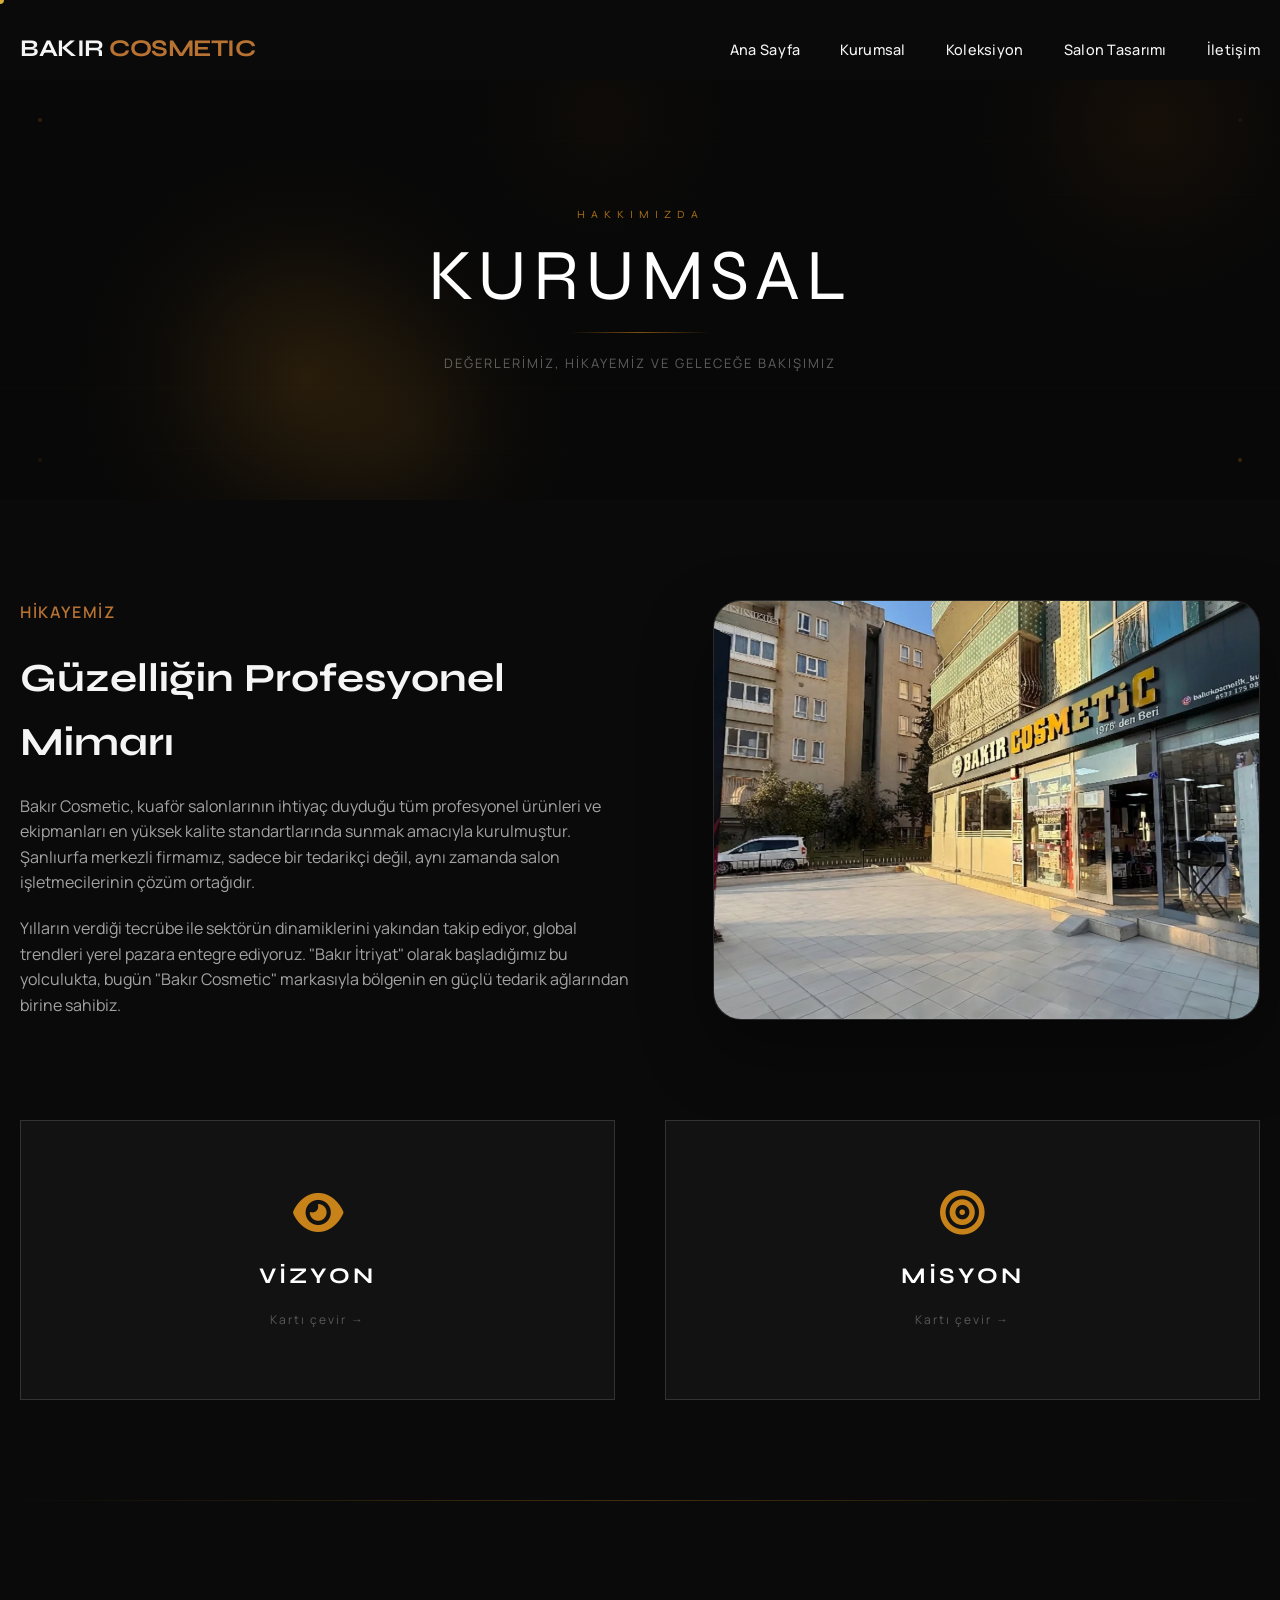
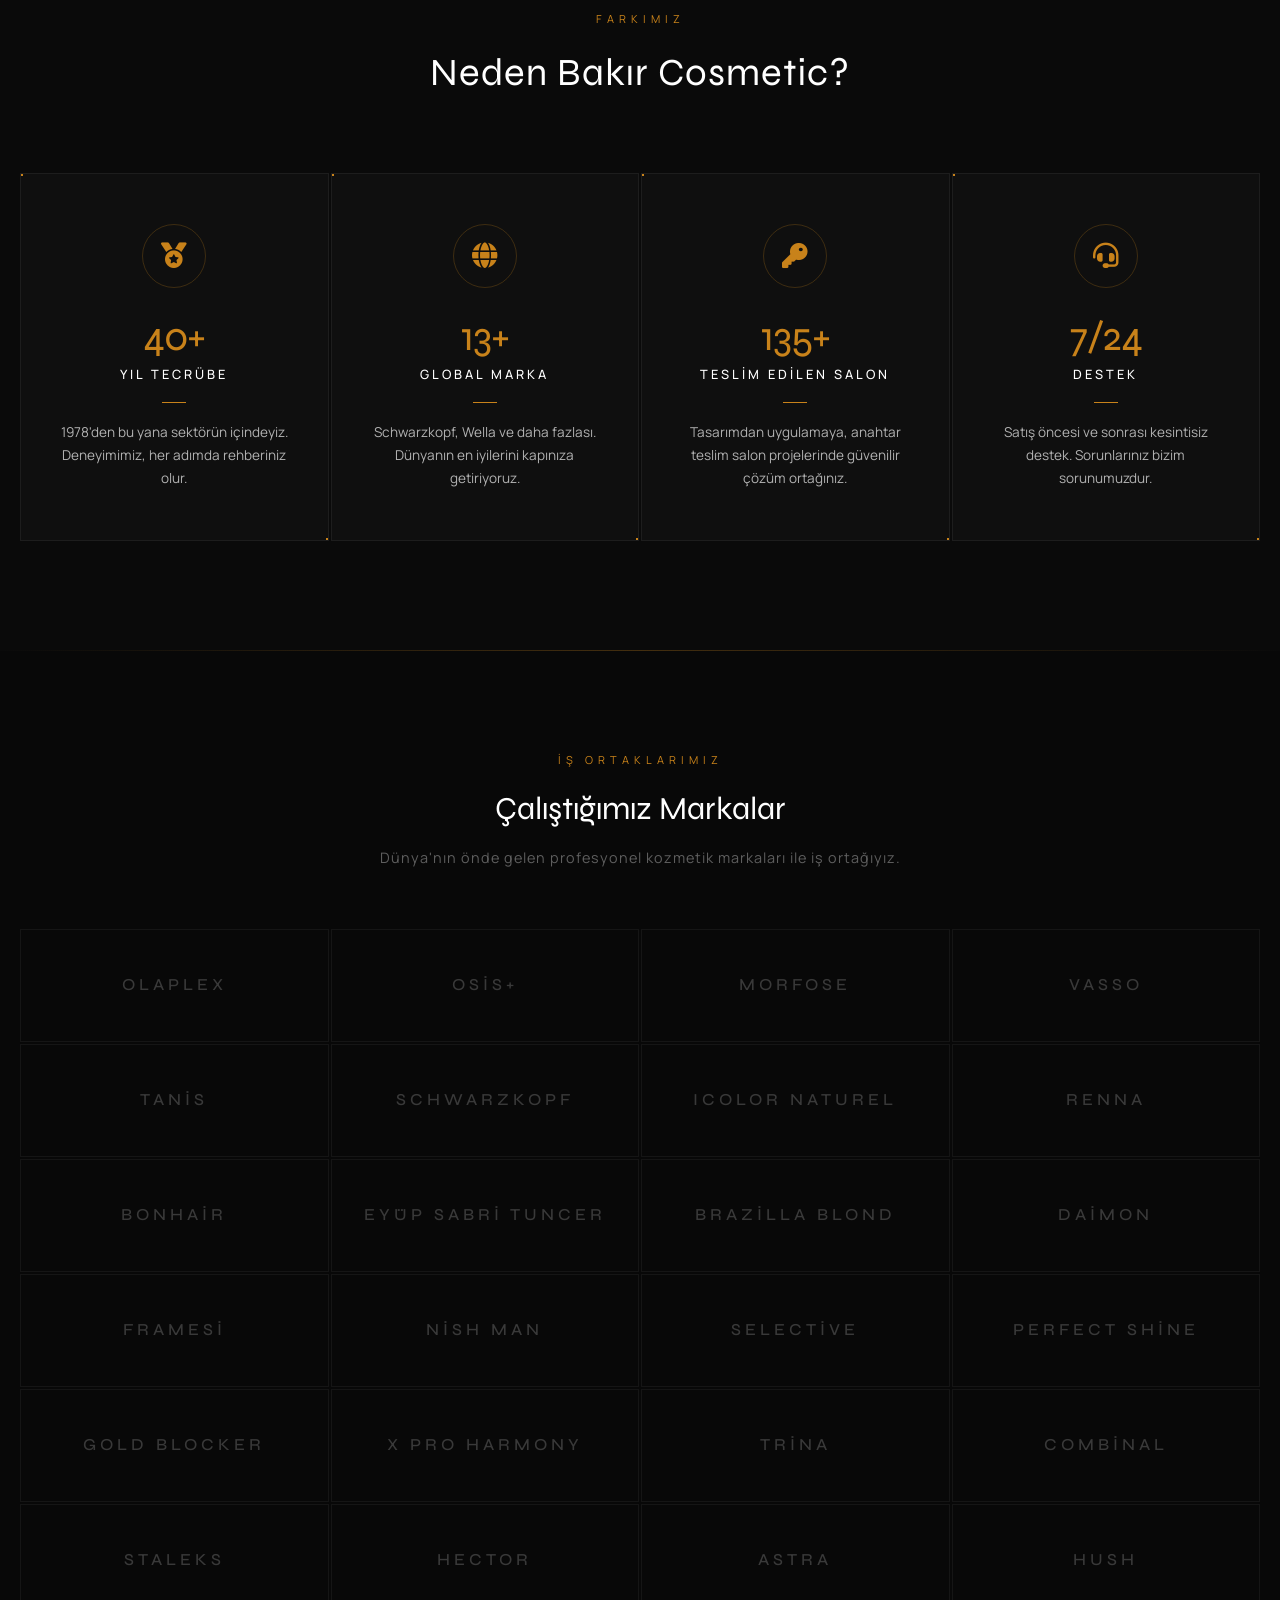
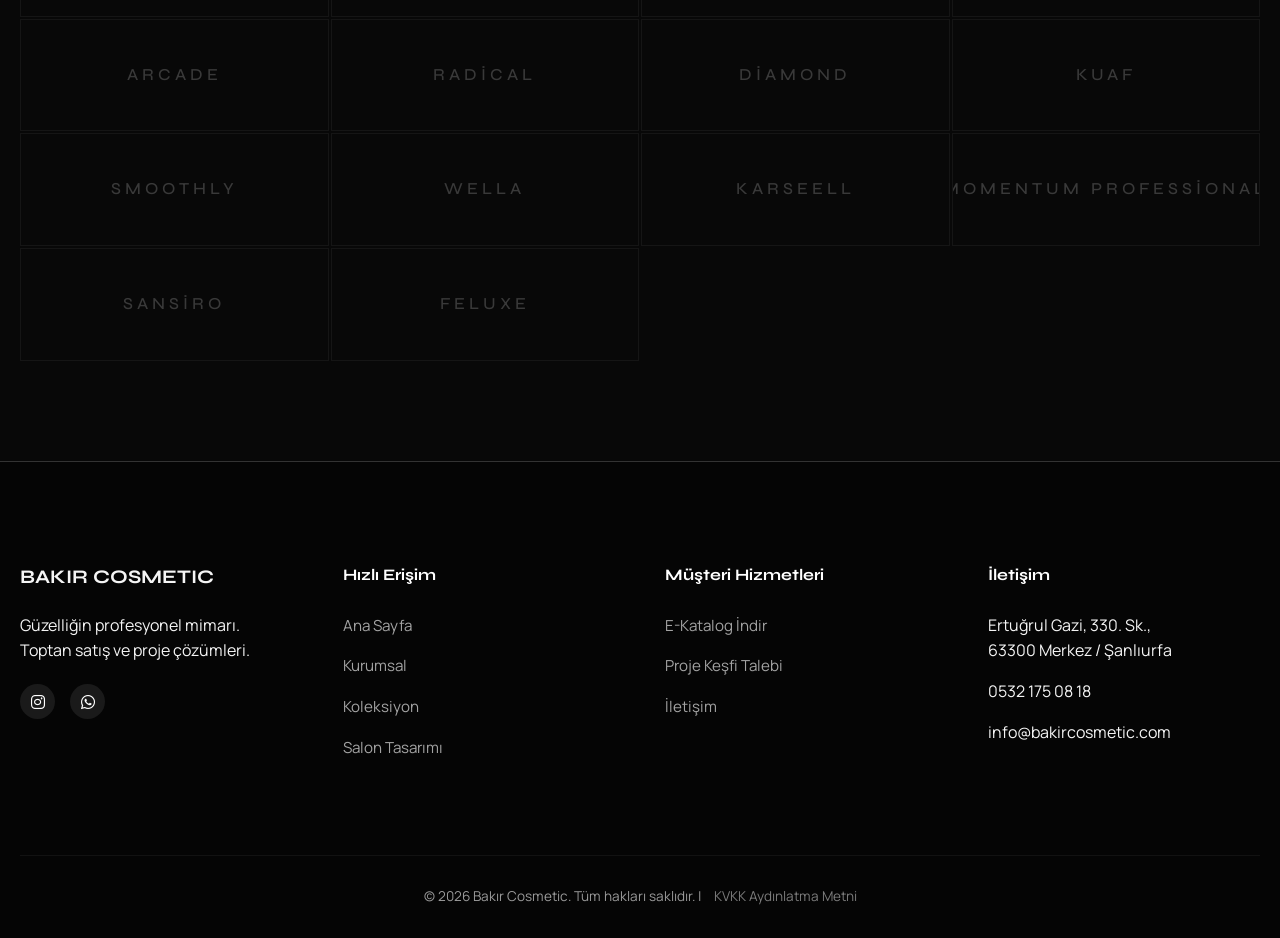
==== commit 8ba75ae7: "Son guncellemeler" ====
--- a/about.html
+++ b/about.html
@@ -6,585 +6,18 @@
     <meta name="viewport" content="width=device-width, initial-scale=1.0">
     <title>Kurumsal | Bakır Cosmetic</title>
     <meta name="description" content="Bakır Cosmetic hakkında bilgiler, vizyonumuz ve misyonumuz.">
-
-    <link rel="preconnect" href="https://fonts.googleapis.com">
-    <link rel="preconnect" href="https://fonts.gstatic.com" crossorigin>
-    <link
-        href="https://fonts.googleapis.com/css2?family=Manrope:wght@200;300;400;500;600&family=Syne:wght@400;500;600;700&display=swap"
-        rel="stylesheet">
-    <link rel="stylesheet" href="style.css">
-    <link rel="stylesheet" href="https://cdnjs.cloudflare.com/ajax/libs/font-awesome/6.4.0/css/all.min.css">
-
-    <style>
-        /* ═══════════════════════════════════════
-           ANIMATED GRADIENT HERO
-        ═══════════════════════════════════════ */
-        .gradient-hero {
-            position: relative;
-            width: 100%;
-            height: 420px;
-            overflow: hidden;
-            background: #080808;
-            margin-top: 80px;
-        }
-
-        #hero-canvas {
-            position: absolute;
-            inset: 0;
-            width: 100%;
-            height: 100%;
-        }
-
-        .gradient-hero .hero-content {
-            position: absolute;
-            top: 0;
-            left: 0;
-            width: 100%;
-            height: 100%;
-            display: flex;
-            flex-direction: column;
-            align-items: center;
-            justify-content: center;
-            z-index: 2;
-            pointer-events: none;
-            text-align: center;
-            max-width: none !important;
-        }
-
-        .gradient-hero .hero-label {
-            display: block;
-            font-family: var(--font-display, 'Syne', sans-serif);
-            font-size: 11px;
-            letter-spacing: 6px;
-            color: rgba(200, 130, 26, 0.8);
-            text-transform: uppercase;
-            margin-bottom: 16px;
-            opacity: 0;
-            text-align: center;
-            animation: heroFadeUp 0.9s ease 0.2s forwards;
-        }
-
-        .gradient-hero .hero-title {
-            font-family: var(--font-display, 'Syne', sans-serif);
-            font-size: clamp(36px, 6vw, 72px);
-            color: #fff;
-            font-weight: 400;
-            letter-spacing: 6px;
-            text-transform: uppercase;
-            line-height: 1;
-            opacity: 0;
-            text-align: center;
-            animation: heroFadeUp 0.9s ease 0.45s forwards;
-        }
-
-        .gradient-hero .hero-line {
-            width: 0;
-            height: 1px;
-            background: linear-gradient(to right, transparent, rgba(200, 130, 26, 0.6), transparent);
-            margin: 20px auto;
-            animation: heroLineGrow 1s ease 0.9s forwards;
-        }
-
-        .gradient-hero .hero-sub {
-            font-family: var(--font-body, 'Manrope', sans-serif);
-            font-size: 13px;
-            letter-spacing: 2px;
-            color: rgba(255, 255, 255, 0.35);
-            text-transform: uppercase;
-            opacity: 0;
-            text-align: center;
-            animation: heroFadeUp 0.9s ease 1s forwards;
-        }
-
-        @keyframes heroFadeUp {
-            from {
-                opacity: 0;
-                transform: translateY(18px);
-            }
-            to {
-                opacity: 1;
-                transform: translateY(0);
-            }
-        }
-
-        @keyframes heroLineGrow {
-            to {
-                width: 140px;
-            }
-        }
-
-        /* ═══════════════════════════════════════
-           NEDEN BAKIR — 4 KART
-        ═══════════════════════════════════════ */
-        .why-section {
-            padding: 110px 0;
-            background: #0a0a0a;
-            position: relative;
-            overflow: hidden;
-        }
-
-        .why-section::before {
-            content: '';
-            position: absolute;
-            top: 0;
-            left: 0;
-            right: 0;
-            height: 1px;
-            background: linear-gradient(to right, transparent, rgba(200, 130, 26, 0.3), transparent);
-        }
-
-        .why-section::after {
-            content: '';
-            position: absolute;
-            bottom: 0;
-            left: 0;
-            right: 0;
-            height: 1px;
-            background: linear-gradient(to right, transparent, rgba(200, 130, 26, 0.3), transparent);
-        }
-
-        .why-header {
-            text-align: center;
-            margin-bottom: 70px;
-        }
-
-        .why-header .label {
-            display: block;
-            font-size: 11px;
-            letter-spacing: 5px;
-            color: #c8821a;
-            text-transform: uppercase;
-            margin-bottom: 14px;
-        }
-
-        .why-header h2 {
-            font-family: var(--font-display, 'Syne', sans-serif);
-            font-size: 2.4rem;
-            color: #fff;
-            font-weight: 400;
-            letter-spacing: 1px;
-        }
-
-        .why-grid {
-            display: grid;
-            grid-template-columns: repeat(4, 1fr);
-            gap: 2px;
-        }
-
-        /* Her kart */
-        .why-card {
-            position: relative;
-            padding: 50px 36px;
-            background: rgba(255, 255, 255, 0.02);
-            border: 1px solid rgba(255, 255, 255, 0.06);
-            text-align: center;
-            overflow: hidden;
-            cursor: default;
-            /* reveal için */
-            opacity: 0;
-            transform: translateY(40px);
-            transition: opacity 0.7s ease, transform 0.7s ease,
-                background 0.4s ease, border-color 0.4s ease;
-        }
-
-        .why-card.revealed {
-            opacity: 1;
-            transform: translateY(0);
-        }
-
-        .why-card:nth-child(1) {
-            transition-delay: 0s;
-        }
-
-        .why-card:nth-child(2) {
-            transition-delay: 0.1s;
-        }
-
-        .why-card:nth-child(3) {
-            transition-delay: 0.2s;
-        }
-
-        .why-card:nth-child(4) {
-            transition-delay: 0.3s;
-        }
-
-        .why-card:hover {
-            background: rgba(200, 130, 26, 0.05);
-            border-color: rgba(200, 130, 26, 0.25);
-        }
-
-        /* Köşe süsü */
-        .why-card::before {
-            content: '';
-            position: absolute;
-            top: 0;
-            left: 0;
-            width: 0;
-            height: 0;
-            border-top: 2px solid #c8821a;
-            border-left: 2px solid #c8821a;
-            transition: width 0.4s ease, height 0.4s ease;
-        }
-
-        .why-card::after {
-            content: '';
-            position: absolute;
-            bottom: 0;
-            right: 0;
-            width: 0;
-            height: 0;
-            border-bottom: 2px solid #c8821a;
-            border-right: 2px solid #c8821a;
-            transition: width 0.4s ease, height 0.4s ease;
-        }
-
-        .why-card:hover::before,
-        .why-card:hover::after {
-            width: 30px;
-            height: 30px;
-        }
-
-        /* İkon */
-        .why-icon {
-            width: 64px;
-            height: 64px;
-            margin: 0 auto 28px;
-            position: relative;
-            display: flex;
-            align-items: center;
-            justify-content: center;
-        }
-
-        .why-icon::before {
-            content: '';
-            position: absolute;
-            inset: 0;
-            border-radius: 50%;
-            border: 1px solid rgba(200, 130, 26, 0.25);
-            transition: border-color 0.4s, transform 0.4s;
-        }
-
-        .why-card:hover .why-icon::before {
-            border-color: rgba(200, 130, 26, 0.6);
-            transform: scale(1.12);
-        }
-
-        .why-icon i {
-            font-size: 1.6rem;
-            color: #c8821a;
-            transition: transform 0.4s ease;
-        }
-
-        .why-card:hover .why-icon i {
-            transform: scale(1.15);
-        }
-
-        /* Sayı */
-        .why-number {
-            font-family: var(--font-display, 'Syne', sans-serif);
-            font-size: 2.6rem;
-            color: #c8821a;
-            font-weight: 300;
-            line-height: 1;
-            margin-bottom: 6px;
-            letter-spacing: -1px;
-        }
-
-        .why-title {
-            font-size: 0.8rem;
-            letter-spacing: 3px;
-            text-transform: uppercase;
-            color: #fff;
-            margin-bottom: 18px;
-            font-weight: 500;
-        }
-
-        /* İnce çizgi */
-        .why-line {
-            width: 24px;
-            height: 1px;
-            background: #c8821a;
-            margin: 0 auto 18px;
-            transition: width 0.4s ease;
-        }
-
-        .why-card:hover .why-line {
-            width: 48px;
-        }
-
-        .why-desc {
-            font-size: 0.85rem;
-            color: rgba(255, 255, 255, 0.45);
-            line-height: 1.7;
-        }
-
-        /* ═══════════════════════════════════════
-           MARKA DUVARI
-        ═══════════════════════════════════════ */
-        .brands-section {
-            padding: 100px 0;
-            background: #080808;
-            position: relative;
-            overflow: hidden;
-        }
-
-        .brands-header {
-            text-align: center;
-            margin-bottom: 60px;
-        }
-
-        .brands-header .label {
-            display: block;
-            font-size: 11px;
-            letter-spacing: 5px;
-            color: #c8821a;
-            text-transform: uppercase;
-            margin-bottom: 14px;
-        }
-
-        .brands-header h2 {
-            font-family: var(--font-display, 'Syne', sans-serif);
-            font-size: 2rem;
-            color: #fff;
-            font-weight: 400;
-        }
-
-        .brands-header p {
-            color: rgba(255, 255, 255, 0.35);
-            font-size: 0.9rem;
-            margin-top: 12px;
-            letter-spacing: 1px;
-        }
-
-        /* Marka grid */
-        .brands-grid {
-            display: grid;
-            grid-template-columns: repeat(4, 1fr);
-            gap: 2px;
-        }
-
-        .brand-item {
-            position: relative;
-            padding: 42px 30px;
-            display: flex;
-            align-items: center;
-            justify-content: center;
-            border: 1px solid rgba(255, 255, 255, 0.05);
-            cursor: default;
-            overflow: hidden;
-            /* reveal */
-            opacity: 0;
-            transform: scale(0.94);
-            transition: opacity 0.6s ease, transform 0.6s ease,
-                background 0.35s ease, border-color 0.35s ease;
-        }
-
-        .brand-item.revealed {
-            opacity: 1;
-            transform: scale(1);
-        }
-
-        .brand-item:nth-child(1) {
-            transition-delay: 0s;
-        }
-
-        .brand-item:nth-child(2) {
-            transition-delay: 0.07s;
-        }
-
-        .brand-item:nth-child(3) {
-            transition-delay: 0.14s;
-        }
-
-        .brand-item:nth-child(4) {
-            transition-delay: 0.21s;
-        }
-
-        .brand-item:nth-child(5) {
-            transition-delay: 0.28s;
-        }
-
-        .brand-item:nth-child(6) {
-            transition-delay: 0.35s;
-        }
-
-        .brand-item:nth-child(7) {
-            transition-delay: 0.42s;
-        }
-
-        .brand-item:nth-child(8) {
-            transition-delay: 0.49s;
-        }
-
-        /* Hover arka plan ışığı */
-        .brand-item::before {
-            content: '';
-            position: absolute;
-            inset: 0;
-            background: radial-gradient(circle at 50% 50%, rgba(200, 130, 26, 0.08), transparent 70%);
-            opacity: 0;
-            transition: opacity 0.35s ease;
-        }
-
-        .brand-item:hover {
-            border-color: rgba(200, 130, 26, 0.2);
-            background: rgba(200, 130, 26, 0.03);
-        }
-
-        .brand-item:hover::before {
-            opacity: 1;
-        }
-
-        /* Marka adı */
-        .brand-name {
-            font-family: var(--font-display, 'Syne', sans-serif);
-            font-size: 1.05rem;
-            letter-spacing: 4px;
-            text-transform: uppercase;
-            color: rgba(255, 255, 255, 0.2);
-            font-weight: 500;
-            transition: color 0.35s ease, letter-spacing 0.35s ease;
-            position: relative;
-            z-index: 1;
-        }
-
-        .brand-item:hover .brand-name {
-            color: rgba(200, 130, 26, 0.85);
-            letter-spacing: 5px;
-        }
-
-        /* Kategori etiketi */
-        .brand-tag {
-            position: absolute;
-            bottom: 10px;
-            left: 50%;
-            transform: translateX(-50%);
-            font-size: 8px;
-            letter-spacing: 2px;
-            color: rgba(200, 130, 26, 0);
-            text-transform: uppercase;
-            white-space: nowrap;
-            transition: color 0.35s ease;
-        }
-
-        .brand-item:hover .brand-tag {
-            color: rgba(200, 130, 26, 0.5);
-        }
-
-        /* ═══════════════════════════════════════
-           VİZYON / MİSYON — FLIP KART
-        ═══════════════════════════════════════ */
-        .vm-card {
-            perspective: 1000px;
-            cursor: pointer;
-        }
-
-        .vm-card-inner {
-            position: relative;
-            width: 100%;
-            height: 100%;
-            min-height: 280px;
-            transform-style: preserve-3d;
-            transition: transform 0.7s cubic-bezier(0.4, 0.2, 0.2, 1);
-        }
-
-        .vm-card:hover .vm-card-inner {
-            transform: rotateY(180deg);
-        }
-
-        .vm-front,
-        .vm-back {
-            position: absolute;
-            inset: 0;
-            padding: 50px;
-            text-align: center;
-            backface-visibility: hidden;
-            -webkit-backface-visibility: hidden;
-            background: var(--color-surface, #111);
-            border: 1px solid var(--color-border, rgba(255, 255, 255, 0.08));
-            display: flex;
-            flex-direction: column;
-            align-items: center;
-            justify-content: center;
-        }
-
-        .vm-back {
-            transform: rotateY(180deg);
-            background: rgba(200, 130, 26, 0.08);
-            border-color: rgba(200, 130, 26, 0.3);
-        }
-
-        .vm-front i {
-            font-size: 2.8rem;
-            color: #c8821a;
-            margin-bottom: 22px;
-        }
-
-        .vm-front h3 {
-            font-size: 1.4rem;
-            color: #fff;
-            letter-spacing: 3px;
-            margin-bottom: 8px;
-        }
-
-        .vm-front p {
-            font-size: 0.78rem;
-            color: rgba(255, 255, 255, 0.3);
-            letter-spacing: 2px;
-        }
-
-        .vm-back p {
-            color: rgba(255, 255, 255, 0.7);
-            line-height: 1.8;
-            font-size: 0.9rem;
-        }
-
-        /* ═══════════════════════════════════════
-           HİKAYE — PARALLAX + REVEAL
-        ═══════════════════════════════════════ */
-        .story-reveal {
-            opacity: 0;
-            transform: translateX(-30px);
-            transition: opacity 0.8s ease, transform 0.8s ease;
-        }
-
-        .story-reveal.right {
-            transform: translateX(30px);
-        }
-
-        .story-reveal.revealed {
-            opacity: 1;
-            transform: translateX(0);
-        }
-
-        /* Responsive */
-        @media (max-width: 900px) {
-            .why-grid {
-                grid-template-columns: repeat(2, 1fr);
-            }
-
-            .brands-grid {
-                grid-template-columns: repeat(2, 1fr);
-            }
-        }
-
-        @media (max-width: 540px) {
-            .why-grid {
-                grid-template-columns: 1fr 1fr;
-            }
-
-            .brands-grid {
-                grid-template-columns: 1fr 1fr;
-            }
-
-            .why-number {
-                font-size: 2rem;
-            }
-        }
-    </style>
+    <link rel="stylesheet" href="assets/css/fonts.css?v=1">
+    <link rel="stylesheet" href="assets/css/fontawesome.min.css?v=2">
+
+    <link rel="stylesheet" href="style.css?v=43">
+    <link rel="stylesheet" href="mobile.css?v=40" media="screen and (max-width: 768px)">
+    <link rel="icon" type="image/png" href="assets/images/logoo2.png">
+    <link rel="stylesheet" href="assets/css/about.css?v=1">
 </head>
 
 <body>
+
+    <a class="skip-link" href="#main-content">Ana içeriğe geç</a>
 
     <div class="cursor-dot"></div>
     <div class="cursor-outline"></div>
@@ -596,14 +29,14 @@
                 <a href="index.html">Ana Sayfa</a>
                 <a href="about.html" class="active-link">Kurumsal</a>
                 <a href="products.html">Koleksiyon</a>
-                <a href="studio.html">Studio Bakır</a>
+                <a href="studio.html">Salon Tasarımı</a>
                 <a href="contact.html">İletişim</a>
             </nav>
-            <button class="burger-menu" aria-label="Menu"><span></span><span></span></button>
+            <button class="burger-menu" type="button" aria-label="Menüyü aç" aria-expanded="false" aria-controls="mobile-menu-overlay"><span></span><span></span></button>
         </div>
     </header>
 
-    <div class="mobile-menu-overlay">
+    <div class="mobile-menu-overlay" id="mobile-menu-overlay" aria-hidden="true">
         <nav class="mobile-nav">
             <a href="index.html">Ana Sayfa</a>
             <a href="about.html">Kurumsal</a>
@@ -614,6 +47,7 @@
         </nav>
     </div>
 
+    <main id="main-content">
     <!-- Animated Gradient Hero -->
     <section class="gradient-hero">
         <canvas id="hero-canvas"></canvas>
@@ -628,7 +62,7 @@
     <!-- ── HİKAYE ── -->
     <section class="section" style="padding: 100px 0;">
         <div class="container">
-            <div class="split-section" style="min-height: auto; margin-bottom: 100px;">
+            <div class="split-section about-story-section" style="min-height: auto; margin-bottom: 100px;">
 
                 <div class="split-side story-reveal" style="padding: 0; border: none;">
                     <div class="content" style="max-width: 100%; text-align: left;">
@@ -649,9 +83,12 @@
                 </div>
 
                 <div class="split-side story-reveal right"
-                    style="padding: 0; border: none; min-height: 400px; position: relative;">
-                    <img src="assets/images/about-store2.png"
-                        style="width: 100%; height: 100%; object-fit: cover; border-radius: 2px;" alt="Mağazamız">
+                    style="padding: 0; border: none; min-height: 450px; position: relative;">
+
+                    <div class="aesthetic-gallery" id="store-gallery">
+                        <img class="store-gallery-image is-active" loading="lazy" decoding="async"
+                            src="assets/images/about-store2.webp" alt="Bakır Cosmetic merkez mağazası dış görünümü">
+                    </div>
                 </div>
             </div>
 
@@ -724,8 +161,7 @@
                     <div class="why-number">15+</div>
                     <div class="why-title">Global Marka</div>
                     <div class="why-line"></div>
-                    <p class="why-desc">Schwarzkopf, Wella, L'Oreal ve daha fazlası. Dünyanın en iyilerini kapınıza
-                        getiriyoruz.</p>
+                    <p class="why-desc">Schwarzkopf, Wella ve daha fazlası. Dünyanın en iyilerini kapınıza getiriyoruz.</p>
                 </div>
 
                 <div class="why-card">
@@ -759,53 +195,158 @@
             </div>
 
             <div class="brands-grid">
+                                                                <div class="brand-item">
+                    <span class="brand-name">Olaplex</span>
+                    <span class="brand-tag">Bağ & Bakım</span>
+                </div>
+                <div class="brand-item">
+                    <span class="brand-name">Osis+</span>
+                    <span class="brand-tag">Şekillendirme</span>
+                </div>
+                <div class="brand-item">
+                    <span class="brand-name">Morfose</span>
+                    <span class="brand-tag">Saç Bakımı</span>
+                </div>
+                <div class="brand-item">
+                    <span class="brand-name">Vasso</span>
+                    <span class="brand-tag">Profesyonel Bakım</span>
+                </div>
+                <div class="brand-item">
+                    <span class="brand-name">Tanis</span>
+                    <span class="brand-tag">Kozmetik Serisi</span>
+                </div>
                 <div class="brand-item">
                     <span class="brand-name">Schwarzkopf</span>
+                    <span class="brand-tag">Saç Bakımı & Renk</span>
+                </div>
+                <div class="brand-item">
+                    <span class="brand-name">Icolor Naturel</span>
+                    <span class="brand-tag">Renklendirme</span>
+                </div>
+                <div class="brand-item">
+                    <span class="brand-name">Renna</span>
+                    <span class="brand-tag">Profesyonel Kozmetik</span>
+                </div>
+                <div class="brand-item">
+                    <span class="brand-name">Bonhair</span>
+                    <span class="brand-tag">Şekillendirme</span>
+                </div>
+                <div class="brand-item">
+                    <span class="brand-name">Eyüp Sabri Tuncer</span>
+                    <span class="brand-tag">Kişisel Bakım</span>
+                </div>
+                <div class="brand-item">
+                    <span class="brand-name">Brazilla Blond</span>
                     <span class="brand-tag">Saç Bakımı</span>
                 </div>
                 <div class="brand-item">
+                    <span class="brand-name">Daimon</span>
+                    <span class="brand-tag">Kozmetik</span>
+                </div>
+                <div class="brand-item">
+                    <span class="brand-name">Framesi</span>
+                    <span class="brand-tag">Kozmetik</span>
+                </div>
+                <div class="brand-item">
+                    <span class="brand-name">Nish Man</span>
+                    <span class="brand-tag">Kozmetik</span>
+                </div>
+                <div class="brand-item">
+                    <span class="brand-name">Selective</span>
+                    <span class="brand-tag">Kozmetik</span>
+                </div>
+                <div class="brand-item">
+                    <span class="brand-name">Perfect Shine</span>
+                    <span class="brand-tag">Parlaklık</span>
+                </div>
+                <div class="brand-item">
+                    <span class="brand-name">Gold Blocker</span>
+                    <span class="brand-tag">Renk Koruma</span>
+                </div>
+                <div class="brand-item">
+                    <span class="brand-name">X Pro Harmony</span>
+                    <span class="brand-tag">Keratin & Bakım</span>
+                </div>
+                <div class="brand-item">
+                    <span class="brand-name">Trina</span>
+                    <span class="brand-tag">Ekipman</span>
+                </div>
+                <div class="brand-item">
+                    <span class="brand-name">Combinal</span>
+                    <span class="brand-tag">Kaş & Kirpik</span>
+                </div>
+                <div class="brand-item">
+                    <span class="brand-name">Staleks</span>
+                    <span class="brand-tag">Aletler</span>
+                </div>
+                <div class="brand-item">
+                    <span class="brand-name">Hector</span>
+                    <span class="brand-tag">Demirbaş</span>
+                </div>
+                <div class="brand-item">
+                    <span class="brand-name">Astra</span>
+                    <span class="brand-tag">Sarf Malzeme</span>
+                </div>
+                <div class="brand-item">
+                    <span class="brand-name">Hush</span>
+                    <span class="brand-tag">Kozmetik</span>
+                </div>
+                <div class="brand-item">
+                    <span class="brand-name">Arcade</span>
+                    <span class="brand-tag">Kozmetik</span>
+                </div>
+                <div class="brand-item">
+                    <span class="brand-name">Radical</span>
+                    <span class="brand-tag">Kozmetik</span>
+                </div>
+                <div class="brand-item">
+                    <span class="brand-name">Diamond</span>
+                    <span class="brand-tag">Kozmetik</span>
+                </div>
+                <div class="brand-item">
+                    <span class="brand-name">Kuaf</span>
+                    <span class="brand-tag">Kozmetik</span>
+                </div>
+                <div class="brand-item">
+                    <span class="brand-name">Smoothly</span>
+                    <span class="brand-tag">Kozmetik</span>
+                </div>
+                <div class="brand-item">
                     <span class="brand-name">Wella</span>
-                    <span class="brand-tag">Renklendirme</span>
-                </div>
-                <div class="brand-item">
-                    <span class="brand-name">L'Oreal</span>
-                    <span class="brand-tag">Profesyonel</span>
-                </div>
-                <div class="brand-item">
-                    <span class="brand-name">Morfose</span>
-                    <span class="brand-tag">Bakım & Şekil</span>
-                </div>
-                <div class="brand-item">
-                    <span class="brand-name">Davines</span>
-                    <span class="brand-tag">İtalyan Lüksü</span>
-                </div>
-                <div class="brand-item">
-                    <span class="brand-name">Kerastase</span>
-                    <span class="brand-tag">Premium Bakım</span>
-                </div>
-                <div class="brand-item">
-                    <span class="brand-name">Olaplex</span>
-                    <span class="brand-tag">Bağ Onarımı</span>
-                </div>
-                <div class="brand-item">
-                    <span class="brand-name">Dyson</span>
-                    <span class="brand-tag">Teknik Ekipman</span>
+                    <span class="brand-tag">Kozmetik</span>
+                </div>
+                <div class="brand-item">
+                    <span class="brand-name">Karseell</span>
+                    <span class="brand-tag">Kolajen Bakım</span>
+                </div>
+                <div class="brand-item">
+                    <span class="brand-name">Momentum Professional</span>
+                    <span class="brand-tag">Saç Bakımı</span>
+                </div>
+                <div class="brand-item">
+                    <span class="brand-name">Sansiro</span>
+                    <span class="brand-tag">Kozmetik</span>
+                </div>
+                <div class="brand-item">
+                    <span class="brand-name">Feluxe</span>
+                    <span class="brand-tag">Kozmetik</span>
                 </div>
             </div>
         </div>
     </section>
 
+    </main>
+
     <!-- Footer -->
-    <footer class="footer">
+    <footer id="contact" class="footer">
         <div class="container">
             <div class="footer-grid">
                 <div class="footer-col brand-col">
                     <a href="index.html" class="footer-logo">BAKIR COSMETIC</a>
                     <p>Güzelliğin profesyonel mimarı. Toptan satış ve proje çözümleri.</p>
                     <div class="socials">
-                        <a href="https://www.instagram.com/bakircozmetic/" target="_blank"><i
-                                class="fa-brands fa-instagram"></i></a>
-                        <a href="https://wa.me/905321750818" target="_blank"><i class="fa-brands fa-whatsapp"></i></a>
+                        <a href="https://www.instagram.com/bakircozmetic/" target="_blank" rel="noopener noreferrer" aria-label="Bakır Cosmetic Instagram hesabı"><i class="fa-brands fa-instagram"></i></a>
+                        <a href="https://wa.me/905321750818" target="_blank" rel="noopener noreferrer" aria-label="Bakır Cosmetic WhatsApp hattı"><i class="fa-brands fa-whatsapp"></i></a>
                     </div>
                 </div>
                 <div class="footer-col">
@@ -814,176 +355,35 @@
                         <li><a href="index.html">Ana Sayfa</a></li>
                         <li><a href="about.html">Kurumsal</a></li>
                         <li><a href="products.html">Koleksiyon</a></li>
-                        <li><a href="studio.html">Mimari Projeler</a></li>
+                        <li><a href="studio.html">Salon Tasarımı</a></li>
                     </ul>
                 </div>
                 <div class="footer-col">
                     <h4>Müşteri Hizmetleri</h4>
                     <ul>
                         <li><a href="catalogs.html">E-Katalog İndir</a></li>
-                        <li><a href="contact.html">Keşif Talep Formu</a></li>
+                        <li><a href="https://wa.me/905321750818?text=Merhaba%2C%20salon%20tasar%C4%B1m%C4%B1%20ve%20ke%C5%9Fif%20hizmeti%20hakk%C4%B1nda%20bilgi%20almak%20istiyorum." target="_blank" rel="noopener noreferrer" aria-label="Proje keşfi için WhatsApp'tan yazın">Proje Keşfi Talebi</a></li>
                         <li><a href="contact.html">İletişim</a></li>
                     </ul>
                 </div>
                 <div class="footer-col">
                     <h4>İletişim</h4>
-                    <p>Ertuğrul Gazi, 330. Sk., 63300 Merkez/Şanlıurfa</p>
-                    <p class="contact-highlight">0532 175 08 18</p>
-                    <p>info@bakircosmetic.com</p>
+                    <ul>
+                        <li>Ertuğrul Gazi, 330. Sk.,<br>63300 Merkez / Şanlıurfa</li>
+                        <li>0532 175 08 18</li>
+                        <li>info@bakircosmetic.com</li>
+                    </ul>
                 </div>
             </div>
             <div class="footer-bottom">
-                <p>&copy; 2025 Bakır Cosmetic. Tüm hakları saklıdır.</p>
+                <p>&copy; 2026 Bakır Cosmetic. Tüm hakları saklıdır. | <a href="#kvkk-modal" class="open-kvkk-modal">KVKK Aydınlatma Metni</a></p>
             </div>
         </div>
     </footer>
 
-    <script src="cursor.js"></script>
-    <script src="main.js"></script>
-
-    <script>
-        (function () {
-
-            /* ── Gradient Hero Canvas ── */
-            const canvas = document.getElementById('hero-canvas');
-            if (canvas) {
-                const ctx = canvas.getContext('2d');
-                let W, H, frame = 0;
-
-                function resize() {
-                    W = canvas.width = canvas.offsetWidth;
-                    H = canvas.height = canvas.offsetHeight;
-                }
-                resize();
-                window.addEventListener('resize', resize);
-
-                const orbs = [
-                    { bx: 0.15, by: 0.5, r: 0.6, speed: 0.006, phase: 0 },
-                    { bx: 0.85, by: 0.3, r: 0.5, speed: 0.009, phase: 2.1 },
-                    { bx: 0.5, by: 0.85, r: 0.45, speed: 0.007, phase: 4.2 },
-                    { bx: 0.3, by: 0.1, r: 0.38, speed: 0.011, phase: 1.0 },
-                ];
-
-                const C1 = [200, 130, 26];
-                const C2 = [150, 80, 10];
-
-                function draw() {
-                    frame++;
-                    ctx.clearRect(0, 0, W, H);
-                    ctx.fillStyle = '#080808';
-                    ctx.fillRect(0, 0, W, H);
-
-                    orbs.forEach((o, i) => {
-                        const x = (o.bx + Math.sin(frame * o.speed + o.phase) * 0.18) * W;
-                        const y = (o.by + Math.cos(frame * o.speed * 0.7 + o.phase) * 0.22) * H;
-                        const r = o.r * Math.min(W, H);
-                        const col = i % 2 === 0 ? C1 : C2;
-                        const alpha = [0.16, 0.10, 0.07, 0.05][i];
-
-                        const g = ctx.createRadialGradient(x, y, 0, x, y, r);
-                        g.addColorStop(0, `rgba(${col},${alpha})`);
-                        g.addColorStop(0.5, `rgba(${col},${alpha * 0.3})`);
-                        g.addColorStop(1, `rgba(0,0,0,0)`);
-                        ctx.fillStyle = g;
-                        ctx.fillRect(0, 0, W, H);
-                    });
-
-                    /* Dalga çizgileri */
-                    for (let i = 0; i < 7; i++) {
-                        const y = (H / 8) * (i + 1) + Math.sin(frame * 0.012 + i * 0.9) * 10;
-                        ctx.beginPath();
-                        ctx.moveTo(0, y); ctx.lineTo(W, y);
-                        ctx.strokeStyle = `rgba(200,130,26,${0.02 + Math.sin(frame * 0.018 + i) * 0.008})`;
-                        ctx.lineWidth = 0.5;
-                        ctx.stroke();
-                    }
-
-                    /* Köşe aksen noktaları */
-                    [[40, 40], [W - 40, 40], [40, H - 40], [W - 40, H - 40]].forEach(([x, y], i) => {
-                        const a = 0.25 + Math.sin(frame * 0.04 + i) * 0.18;
-                        ctx.beginPath();
-                        ctx.arc(x, y, 2, 0, Math.PI * 2);
-                        ctx.fillStyle = `rgba(200,130,26,${a})`;
-                        ctx.fill();
-                    });
-
-                    requestAnimationFrame(draw);
-                }
-                draw();
-            }
-
-
-            /* ── IntersectionObserver — genel reveal ── */
-            const observer = new IntersectionObserver(entries => {
-                entries.forEach(entry => {
-                    if (entry.isIntersecting) {
-                        entry.target.classList.add('revealed');
-                        observer.unobserve(entry.target);
-                    }
-                });
-            }, { threshold: 0.15 });
-
-            /* Neden Bakır kartları */
-            document.querySelectorAll('.why-card').forEach(el => observer.observe(el));
-
-            /* Marka öğeleri */
-            document.querySelectorAll('.brand-item').forEach(el => observer.observe(el));
-
-            /* Hikaye bölümü */
-            document.querySelectorAll('.story-reveal').forEach(el => observer.observe(el));
-
-
-            /* ── Neden Bakır — sayaç animasyonu ── */
-            const whyCards = document.querySelectorAll('.why-card');
-            const counterObserver = new IntersectionObserver(entries => {
-                entries.forEach(entry => {
-                    if (!entry.isIntersecting) return;
-                    const numEl = entry.target.querySelector('.why-number');
-                    if (!numEl || numEl.dataset.counted) return;
-                    numEl.dataset.counted = true;
-
-                    const text = numEl.textContent.trim();
-                    const suffix = text.replace(/[0-9]/g, ''); // '+', '/', '24' gibi
-                    const number = parseInt(text.replace(/\D/g, ''), 10);
-
-                    if (isNaN(number)) return; // "7/24" gibi sayısal olmayan → olduğu gibi kalsın
-
-                    let start = 0;
-                    const duration = 1600;
-                    const startTime = performance.now();
-
-                    function tick(now) {
-                        const elapsed = now - startTime;
-                        const progress = Math.min(elapsed / duration, 1);
-                        const eased = 1 - Math.pow(1 - progress, 3);
-                        start = Math.round(eased * number);
-                        numEl.textContent = start + suffix;
-                        if (progress < 1) requestAnimationFrame(tick);
-                    }
-                    requestAnimationFrame(tick);
-
-                    counterObserver.unobserve(entry.target);
-                });
-            }, { threshold: 0.4 });
-
-            whyCards.forEach(el => counterObserver.observe(el));
-
-
-            /* ── Marka duvarı — mouse spotlight ── */
-            document.querySelectorAll('.brand-item').forEach(item => {
-                item.addEventListener('mousemove', e => {
-                    const rect = item.getBoundingClientRect();
-                    const x = ((e.clientX - rect.left) / rect.width) * 100;
-                    const y = ((e.clientY - rect.top) / rect.height) * 100;
-                    item.style.setProperty('--mx', x + '%');
-                    item.style.setProperty('--my', y + '%');
-                    item.querySelector('::before'); // CSS var güncellenir
-                });
-            });
-
-        })();
-    </script>
-
+    <script src="cursor.js?v=2"></script>
+    <script src="main.js?v=20"></script>
+    <script src="assets/js/about.js?v=1"></script>
+    <script src="privacy-modal.js?v=2"></script>
 </body>
-
-</html>+</html>
--- a/assets/css/fonts.css
+++ b/assets/css/fonts.css
@@ -0,0 +1,81 @@
+/* cyrillic-ext */
+@font-face {
+  font-family: 'Manrope';
+  font-style: normal;
+  font-weight: 200 600;
+  font-display: swap;
+  src: url(../fonts/xn7gYHE41ni1AdIRggqxSuXd.woff2) format('woff2');
+  unicode-range: U+0460-052F, U+1C80-1C8A, U+20B4, U+2DE0-2DFF, U+A640-A69F, U+FE2E-FE2F;
+}
+/* cyrillic */
+@font-face {
+  font-family: 'Manrope';
+  font-style: normal;
+  font-weight: 200 600;
+  font-display: swap;
+  src: url(../fonts/xn7gYHE41ni1AdIRggOxSuXd.woff2) format('woff2');
+  unicode-range: U+0301, U+0400-045F, U+0490-0491, U+04B0-04B1, U+2116;
+}
+/* greek */
+@font-face {
+  font-family: 'Manrope';
+  font-style: normal;
+  font-weight: 200 600;
+  font-display: swap;
+  src: url(../fonts/xn7gYHE41ni1AdIRggSxSuXd.woff2) format('woff2');
+  unicode-range: U+0370-0377, U+037A-037F, U+0384-038A, U+038C, U+038E-03A1, U+03A3-03FF;
+}
+/* vietnamese */
+@font-face {
+  font-family: 'Manrope';
+  font-style: normal;
+  font-weight: 200 600;
+  font-display: swap;
+  src: url(../fonts/xn7gYHE41ni1AdIRggixSuXd.woff2) format('woff2');
+  unicode-range: U+0102-0103, U+0110-0111, U+0128-0129, U+0168-0169, U+01A0-01A1, U+01AF-01B0, U+0300-0301, U+0303-0304, U+0308-0309, U+0323, U+0329, U+1EA0-1EF9, U+20AB;
+}
+/* latin-ext */
+@font-face {
+  font-family: 'Manrope';
+  font-style: normal;
+  font-weight: 200 600;
+  font-display: swap;
+  src: url(../fonts/xn7gYHE41ni1AdIRggmxSuXd.woff2) format('woff2');
+  unicode-range: U+0100-02BA, U+02BD-02C5, U+02C7-02CC, U+02CE-02D7, U+02DD-02FF, U+0304, U+0308, U+0329, U+1D00-1DBF, U+1E00-1E9F, U+1EF2-1EFF, U+2020, U+20A0-20AB, U+20AD-20C0, U+2113, U+2C60-2C7F, U+A720-A7FF;
+}
+/* latin */
+@font-face {
+  font-family: 'Manrope';
+  font-style: normal;
+  font-weight: 200 600;
+  font-display: swap;
+  src: url(../fonts/xn7gYHE41ni1AdIRggexSg.woff2) format('woff2');
+  unicode-range: U+0000-00FF, U+0131, U+0152-0153, U+02BB-02BC, U+02C6, U+02DA, U+02DC, U+0304, U+0308, U+0329, U+2000-206F, U+20AC, U+2122, U+2191, U+2193, U+2212, U+2215, U+FEFF, U+FFFD;
+}
+/* greek */
+@font-face {
+  font-family: 'Syne';
+  font-style: normal;
+  font-weight: 400 700;
+  font-display: swap;
+  src: url(../fonts/8vIH7w4qzmVxm2NL9Hz_.woff2) format('woff2');
+  unicode-range: U+0370-0377, U+037A-037F, U+0384-038A, U+038C, U+038E-03A1, U+03A3-03FF;
+}
+/* latin-ext */
+@font-face {
+  font-family: 'Syne';
+  font-style: normal;
+  font-weight: 400 700;
+  font-display: swap;
+  src: url(../fonts/8vIH7w4qzmVxm25L9Hz_.woff2) format('woff2');
+  unicode-range: U+0100-02BA, U+02BD-02C5, U+02C7-02CC, U+02CE-02D7, U+02DD-02FF, U+0304, U+0308, U+0329, U+1D00-1DBF, U+1E00-1E9F, U+1EF2-1EFF, U+2020, U+20A0-20AB, U+20AD-20C0, U+2113, U+2C60-2C7F, U+A720-A7FF;
+}
+/* latin */
+@font-face {
+  font-family: 'Syne';
+  font-style: normal;
+  font-weight: 400 700;
+  font-display: swap;
+  src: url(../fonts/8vIH7w4qzmVxm2BL9A.woff2) format('woff2');
+  unicode-range: U+0000-00FF, U+0131, U+0152-0153, U+02BB-02BC, U+02C6, U+02DA, U+02DC, U+0304, U+0308, U+0329, U+2000-206F, U+20AC, U+2122, U+2191, U+2193, U+2212, U+2215, U+FEFF, U+FFFD;
+}
--- a/style.css
+++ b/style.css
@@ -1,2175 +1,3872 @@
-/* =========================================
-   1. VARIABLES & RESET
-   ========================================= */
-:root {
-    --color-void: #0a0a0a;
-    --color-surface: #121212;
-    --color-surface-hover: #1a1a1a;
-    --color-copper: #B87333;
-    --color-copper-light: #d49156;
-    --color-text-main: #F5F5F5;
-    --color-text-muted: #888888;
-    --color-border: #333333;
-
-    --font-display: 'Syne', sans-serif;
-    --font-body: 'Manrope', sans-serif;
-
-    --transition-fast: 0.3s ease;
-    --transition-slow: 0.8s cubic-bezier(0.16, 1, 0.3, 1);
-
-    --container-width: 1400px;
-    --padding-section: 120px 0;
-}
-
-[data-theme="light"] {
-    --color-void: #f5f5f5;
-    --color-surface: #ffffff;
-    --color-surface-hover: #ebebeb;
-    --color-text-main: #1a1a1a;
-    --color-text-muted: #555555;
-    --color-border: #d0d0d0;
-}
-
-[data-theme="light"] .header {
-    background-color: rgba(255, 255, 255, 0.95);
-    box-shadow: 0 2px 10px rgba(0, 0, 0, 0.05);
-}
-
-[data-theme="light"] .logo {
-    color: #000;
-}
-
-[data-theme="light"] .desktop-nav a {
-    color: #1a1a1a;
-}
-
-[data-theme="light"] .theme-toggle {
-    border-color: #ccc;
-    color: #333;
-}
-
-[data-theme="light"] .burger-menu span {
-    background-color: #1a1a1a;
-}
-
-/* Theme Transition */
-body,
-.header,
-.product-card,
-.footer,
-.btn,
-i,
-a {
-    transition: background-color 0.3s ease, color 0.3s ease, border-color 0.3s ease;
-}
-
-/* Theme Toggle Button */
-.theme-toggle {
-    background: transparent;
-    border: 1px solid var(--color-border);
-    color: var(--color-text-main);
-    width: 40px;
-    height: 40px;
-    border-radius: 50%;
-    display: flex;
-    align-items: center;
-    justify-content: center;
-    cursor: pointer;
-    /* pointer:fine handled globally */
-    margin-right: 15px;
-    transition: var(--transition-fast);
-}
-
-.theme-toggle:hover {
-    border-color: var(--color-copper);
-    color: var(--color-copper);
-}
-
-* {
-    margin: 0;
-    padding: 0;
-    box-sizing: border-box;
-}
-
-html {
-    scroll-behavior: smooth;
-    font-size: 16px;
-}
-
-body {
-    background-color: var(--color-void);
-    color: var(--color-text-main);
-    font-family: var(--font-body);
-    line-height: 1.6;
-    overflow-x: hidden;
-    /* Custom cursor logic move to media query */
-}
-
-@media (pointer: fine) {
-    body {
-        cursor: none;
-    }
-}
-
-a {
-    text-decoration: none;
-    color: inherit;
-    transition: var(--transition-fast);
-}
-
-ul {
-    list-style: none;
-}
-
-img {
-    max-width: 100%;
-    display: block;
-}
-
-.container {
-    max-width: var(--container-width);
-    margin: 0 auto;
-    padding: 0 20px;
-}
-
-/* =========================================
-   2. TYPOGRAPHY
-   ========================================= */
-h1,
-h2,
-h3,
-h4,
-.logo {
-    font-family: var(--font-display);
-    font-weight: 700;
-}
-
-.text-copper {
-    color: var(--color-copper);
-}
-
-.section-header {
-    margin-bottom: 60px;
-    text-align: center;
-}
-
-.section-header .label {
-    display: block;
-    font-size: 0.85rem;
-    letter-spacing: 0.2em;
-    color: var(--color-copper);
-    margin-bottom: 15px;
-    text-transform: uppercase;
-}
-
-.section-header h2 {
-    font-size: 3rem;
-    line-height: 1.1;
-}
-
-/* =========================================
-   3. CUSTOM CURSOR
-   ========================================= */
-:root {
-    --color-gold: #D4AF37;
-    --color-gold-glow: rgba(212, 175, 55, 0.4);
-    --color-champagne: #F7E7CE;
-    --color-champagne-glow: rgba(247, 231, 206, 0.2);
-}
-
-.cursor-dot,
-.cursor-outline {
-    position: fixed;
-    top: 0;
-    left: 0;
-    transform: translate(-50%, -50%);
-    border-radius: 50%;
-    z-index: 999999;
-    pointer-events: none;
-    display: none;
-    will-change: transform;
-    transition: opacity 0.3s ease, width 0.3s ease, height 0.3s ease, background-color 0.3s ease, border-color 0.3s ease;
-}
-
-@media (pointer: fine) {
-    .cursor-dot,
-    .cursor-outline {
-        display: block;
-    }
-}
-
-.cursor-dot {
-    width: 8px;
-    height: 8px;
-    background-color: var(--color-gold);
-}
-
-.cursor-outline {
-    width: 40px;
-    height: 40px;
-    border: 1.5px solid var(--color-gold);
-    background-color: transparent;
-}
-
-/* Hover States */
-.cursor-dot.cursor-hover {
-    width: 4px;
-    height: 4px;
-    background-color: white;
-}
-
-.cursor-outline.cursor-hover {
-    width: 65px;
-    height: 65px;
-    background-color: rgba(212, 175, 55, 0.1);
-    border-color: white;
-    backdrop-filter: blur(2px);
-}
-
-/* =========================================
-   4. HEADER
-   ========================================= */
-.header {
-    position: fixed;
-    top: 0;
-    left: 0;
-    width: 100%;
-    z-index: 100;
-    padding: 30px 0;
-    transition: var(--transition-fast);
-}
-
-.header.scrolled {
-    background: rgba(10, 10, 10, 0.95);
-    backdrop-filter: blur(10px);
-    padding: 20px 0;
-    border-bottom: 1px solid rgba(255, 255, 255, 0.05);
-}
-
-.header-inner {
-    display: flex;
-    justify-content: space-between;
-    align-items: center;
-}
-
-.logo {
-    font-size: 1.5rem;
-    letter-spacing: -0.02em;
-    font-weight: 800;
-}
-
-.desktop-nav {
-    display: none;
-}
-
-.burger-menu {
-    width: 40px;
-    height: 40px;
-    cursor: pointer;
-    background: none;
-    border: none;
-    display: flex;
-    flex-direction: column;
-    justify-content: center;
-    align-items: flex-end;
-    gap: 6px;
-    z-index: 102;
-}
-
-.burger-menu span {
-    display: block;
-    height: 2px;
-    background-color: white;
-    transition: var(--transition-fast);
-}
-
-.burger-menu span:nth-child(1) {
-    width: 30px;
-}
-
-.burger-menu span:nth-child(2) {
-    width: 20px;
-}
-
-.burger-menu:hover span {
-    width: 30px;
-    background-color: var(--color-copper);
-}
-
-@media (min-width: 900px) {
-    .desktop-nav {
-        display: flex;
-        align-items: center;
-        gap: 40px;
-    }
-
-    .burger-menu {
-        display: none;
-    }
-}
-
-.desktop-nav a {
-    font-size: 0.9rem;
-    font-weight: 500;
-    letter-spacing: 0.02em;
-}
-
-.desktop-nav a:hover {
-    color: var(--color-copper);
-}
-
-
-
-/* =========================================
-   5. HERO SECTION
-   ========================================= */
-.hero {
-    position: relative;
-    height: 100vh;
-    width: 100%;
-    display: flex;
-    align-items: center;
-    justify-content: center;
-    overflow: hidden;
-}
-
-.hero-bg {
-    position: absolute;
-    top: 0;
-    left: 0;
-    width: 100%;
-    height: 100%;
-    z-index: 1;
-}
-
-.hero-bg video {
-    width: 100%;
-    height: 100%;
-    object-fit: cover;
-}
-
-.hero-bg .overlay {
-    position: absolute;
-    top: 0;
-    left: 0;
-    width: 100%;
-    height: 100%;
-    background: linear-gradient(180deg, rgba(10, 10, 10, 0.3) 0%, rgba(10, 10, 10, 0.8) 100%);
-}
-
-.hero-content {
-    position: relative;
-    z-index: 10;
-    text-align: center;
-    max-width: 900px;
-    margin: 0 auto;
-}
-
-.reveal-text {
-    display: block;
-    font-size: 4rem;
-    /* Fallback */
-    font-size: clamp(3rem, 8vw, 6rem);
-    line-height: 1.1;
-    opacity: 0;
-    transform: translateY(30px);
-    animation: slideUp 1s cubic-bezier(0.16, 1, 0.3, 1) forwards;
-}
-
-.reveal-text:nth-child(2) {
-    animation-delay: 0.2s;
-}
-
-.hero-subtitle {
-    font-size: 1.1rem;
-    color: rgba(255, 255, 255, 0.8);
-    margin: 30px auto;
-    max-width: 600px;
-    opacity: 0;
-    animation: fadeIn 1s ease forwards 0.5s;
-}
-
-@keyframes slideUp {
-    to {
-        opacity: 1;
-        transform: translateY(0);
-    }
-}
-
-@keyframes fadeIn {
-    to {
-        opacity: 1;
-    }
-}
-
-.hero-actions {
-    display: flex;
-    gap: 20px;
-    justify-content: center;
-    margin-top: 40px;
-    opacity: 0;
-    animation: fadeIn 1s ease forwards 0.8s;
-}
-
-/* Buttons */
-.btn {
-    padding: 15px 35px;
-    font-size: 0.9rem;
-    font-weight: 600;
-    text-transform: uppercase;
-    letter-spacing: 0.05em;
-    border-radius: 2px;
-    cursor: pointer;
-    transition: var(--transition-fast);
-}
-
-.btn-copper {
-    background: var(--color-copper);
-    color: white;
-    border: 1px solid var(--color-copper);
-}
-
-.btn-copper:hover {
-    background: var(--color-copper-light);
-    border-color: var(--color-copper-light);
-}
-
-.btn-transparent,
-.btn-outline {
-    background: transparent;
-    border: 1px solid rgba(255, 255, 255, 0.3);
-    color: white;
-}
-
-.btn-transparent:hover,
-.btn-outline:hover {
-    border-color: white;
-    background: rgba(255, 255, 255, 0.05);
-}
-
-/* =========================================
-   6. BRAND TICKER
-   ========================================= */
-.brand-ticker {
-    background: var(--color-surface);
-    padding: 30px 0;
-    width: 100%;
-    overflow: hidden;
-    position: relative;
-    z-index: 5;
-    border-bottom: 1px solid var(--color-border);
-}
-
-.ticker-track {
-    display: flex;
-    gap: 80px;
-    animation: scroll 30s linear infinite;
-    width: max-content;
-}
-
-.brand-item {
-    font-family: var(--font-display);
-    font-size: 1.5rem;
-    font-weight: 800;
-    color: #444;
-    text-transform: uppercase;
-    transition: 0.3s;
-    white-space: nowrap;
-}
-
-.brand-item:hover {
-    color: var(--color-copper);
-    transform: scale(1.05);
-}
-
-@keyframes scroll {
-    0% {
-        transform: translateX(0);
-    }
-
-    100% {
-        transform: translateX(-50%);
-    }
-}
-
-/* =========================================
-   7. DUAL SPLIT SECTION
-   ========================================= */
-.split-section {
-    display: flex;
-    flex-wrap: wrap;
-    min-height: 80vh;
-}
-
-.split-side {
-    flex: 1;
-    min-width: 300px;
-    position: relative;
-    display: flex;
-    align-items: center;
-    justify-content: center;
-    padding: 60px;
-    border-right: 1px solid var(--color-border);
-    overflow: hidden;
-}
-
-.split-side:last-child {
-    border-right: none;
-}
-
-.split-side .bg-image {
-    position: absolute;
-    top: 0;
-    left: 0;
-    width: 100%;
-    height: 100%;
-    background-size: cover;
-    background-position: center;
-    opacity: 0.3;
-    transition: var(--transition-slow);
-    z-index: 1;
-}
-
-.split-side:hover .bg-image {
-    opacity: 0.6;
-    transform: scale(1.05);
-}
-
-.split-side .content {
-    position: relative;
-    z-index: 2;
-    max-width: 400px;
-}
-
-.split-side h2 {
-    font-size: 2.5rem;
-    margin-bottom: 20px;
-}
-
-.link-arrow {
-    display: inline-flex;
-    align-items: center;
-    gap: 10px;
-    margin-top: 20px;
-    font-weight: 600;
-    color: var(--color-copper);
-}
-
-.link-arrow i {
-    transition: transform 0.3s;
-}
-
-.link-arrow:hover i {
-    transform: translateX(5px);
-}
-
-/* =========================================
-   8. STUDIO / LUXURY STICKY SCROLL
-   ========================================= */
-.studio-sticky-section {
-    position: relative;
-    background: #050505;
-    padding: 0;
-}
-
-.sticky-wrapper {
-    display: flex;
-    flex-wrap: wrap;
-    align-items: flex-start;
-}
-
-.sticky-left {
-    flex: 1;
-    height: 100vh;
-    position: sticky;
-    top: 0;
-    display: flex;
-    flex-direction: column;
-    justify-content: center;
-    padding: 100px;
-    z-index: 10;
-    background: radial-gradient(circle at 0% 50%, rgba(212, 175, 55, 0.08) 0%, transparent 60%);
-}
-
-.sticky-left .label {
-    font-size: 0.9rem;
-    letter-spacing: 0.3em;
-    color: var(--color-champagne);
-    text-transform: uppercase;
-    margin-bottom: 20px;
-}
-
-.sticky-left h2 {
-    font-size: clamp(3rem, 5vw, 5.5rem);
-    line-height: 1;
-    color: white;
-    font-weight: 800;
-}
-
-.sticky-right {
-    flex: 1.2;
-    padding: 20vh 100px;
-    display: flex;
-    flex-direction: column;
-    gap: 30vh;
-}
-
-.luxury-panel {
-    position: relative;
-    min-height: 80vh;
-    background: linear-gradient(135deg, rgba(30, 30, 30, 0.8) 0%, rgba(10, 10, 10, 0.9) 100%);
-    backdrop-filter: blur(30px);
-    border: 1px solid rgba(247, 231, 206, 0.15);
-    padding: 80px;
-    display: flex;
-    flex-direction: column;
-    justify-content: center;
-    transition: var(--transition-slow);
-    overflow: hidden;
-    box-shadow: 0 40px 100px rgba(0, 0, 0, 0.5);
-}
-
-/* Luxury Texture - Brushed Metal / Silk */
-.luxury-panel::before {
-    content: '';
-    position: absolute;
-    top: 0;
-    left: 0;
-    width: 100%;
-    height: 100%;
-    background: 
-        linear-gradient(rgba(247, 231, 206, 0.05) 1px, transparent 1px),
-        linear-gradient(90deg, rgba(247, 231, 206, 0.05) 1px, transparent 1px),
-        repeating-linear-gradient(
-            45deg,
-            rgba(255, 255, 255, 0.02) 0px,
-            rgba(255, 255, 255, 0.02) 1px,
-            transparent 1px,
-            transparent 10px
-        ),
-        linear-gradient(to right, #1a1a1a, #222, #1a1a1a);
-    background-size: 100% 100%, 100% 100%, 4px 4px, 100% 100%;
-    opacity: 0.8;
-    pointer-events: none;
-    z-index: 0;
-}
-
-/* Shine Sweep Animation */
-.luxury-panel::after {
-    content: '';
-    position: absolute;
-    top: -100%;
-    left: -150%;
-    width: 80%;
-    height: 300%;
-    background: linear-gradient(
-        to right, 
-        transparent 0%, 
-        rgba(247, 231, 206, 0.2) 50%, 
-        transparent 100%
-    );
-    transform: rotate(35deg);
-    transition: 1s cubic-bezier(0.16, 1, 0.3, 1);
-    pointer-events: none;
-    z-index: 1;
-}
-
-.luxury-panel:hover::after {
-    left: 200%;
-}
-
-.luxury-panel .step-num {
-    font-family: var(--font-display);
-    font-size: 14rem;
-    position: absolute;
-    top: -30px;
-    right: -30px;
-    opacity: 0.05;
-    color: var(--color-champagne);
-    pointer-events: none;
-    font-weight: 900;
-}
-
-.luxury-panel h3 {
-    font-size: 3rem;
-    color: var(--color-champagne);
-    margin-bottom: 30px;
-    position: relative;
-    letter-spacing: -0.01em;
-}
-
-.luxury-panel p {
-    font-size: 1.2rem;
-    line-height: 2;
-    color: rgba(255, 255, 255, 0.8);
-    max-width: 550px;
-}
-
-.luxury-panel:hover {
-    border-color: var(--color-champagne);
-    transform: translateY(-10px) scale(1.01);
-    box-shadow: 0 60px 120px rgba(0, 0, 0, 0.9), 0 0 50px var(--color-champagne-glow);
-}
-
-/* =========================================
-   8. STUDIO / ALPEDA STYLE RESTRUCTURE
-   ========================================= */
-
-/* Header Area with Video Promo */
-.studio-alpeda-header {
-    height: 60vh;
-    position: relative;
-    display: flex;
-    align-items: center;
-    justify-content: center;
-    text-align: center;
-    background: linear-gradient(rgba(0,0,0,0.6), rgba(0,0,0,0.6)), url('assets/images/design-bg.jpg');
-    background-size: cover;
-    background-position: center;
-    overflow: hidden;
-}
-
-.studio-alpeda-header .content {
-    z-index: 2;
-}
-
-.studio-alpeda-header h2 {
-    font-size: clamp(2.5rem, 5vw, 4rem);
-    color: white;
-    margin-bottom: 20px;
-    font-weight: 800;
-}
-
-.play-btn-wrapper {
-    margin-bottom: 30px;
-}
-
-.play-btn {
-    width: 80px;
-    height: 80px;
-    background: var(--color-champagne);
-    color: #000;
-    border-radius: 50%;
-    display: inline-flex;
-    align-items: center;
-    justify-content: center;
-    font-size: 1.5rem;
-    cursor: pointer;
-    transition: 0.3s;
-    box-shadow: 0 0 30px var(--color-champagne-glow);
-}
-
-.play-btn:hover {
-    transform: scale(1.1);
-    background: white;
-}
-
-/* 4 Steps Process */
-.process-steps-section {
-    padding: 100px 0;
-    background: #080808;
-    text-align: center;
-}
-
-.process-steps-grid {
-    display: grid;
-    grid-template-columns: repeat(auto-fit, minmax(250px, 1fr));
-    gap: 40px;
-    margin-top: 60px;
-}
-
-.process-step-item {
-    padding: 40px;
-    background: var(--color-surface);
-    border: 1px solid rgba(247, 231, 206, 0.05);
-    transition: 0.4s;
-    position: relative;
-}
-
-.process-step-item .step-icon {
-    font-size: 3rem;
-    color: var(--color-champagne);
-    margin-bottom: 25px;
-}
-
-.process-step-item .step-badge {
-    position: absolute;
-    top: 20px;
-    right: 20px;
-    width: 30px;
-    height: 30px;
-    background: rgba(247, 231, 206, 0.1);
-    color: var(--color-champagne);
-    border-radius: 50%;
-    display: flex;
-    align-items: center;
-    justify-content: center;
-    font-size: 0.8rem;
-    font-weight: 700;
-}
-
-.process-step-item:hover {
-    border-color: var(--color-champagne);
-    transform: translateY(-10px);
-    background: #1a1a1a;
-}
-
-/* Category Cards */
-.studio-categories-section {
-    padding: 80px 0;
-    background: #050505;
-}
-
-.studio-cat-grid {
-    display: grid;
-    grid-template-columns: repeat(auto-fit, minmax(350px, 1fr));
-    gap: 30px;
-}
-
-.studio-cat-card {
-    position: relative;
-    height: 450px;
-    overflow: hidden;
-    cursor: pointer;
-}
-
-.studio-cat-card img {
-    width: 100%;
-    height: 100%;
-    object-fit: cover;
-    transition: 1s ease;
-}
-
-.studio-cat-card .cat-overlay {
-    position: absolute;
-    inset: 0;
-    background: linear-gradient(to top, rgba(0,0,0,0.9), transparent 60%);
-    display: flex;
-    flex-direction: column;
-    justify-content: flex-end;
-    padding: 40px;
-    transition: 0.5s;
-}
-
-.studio-cat-card:hover img {
-    transform: scale(1.1);
-}
-
-.studio-cat-card:hover .cat-overlay {
-    background: linear-gradient(to top, rgba(184, 115, 51, 0.4), transparent 90%);
-}
-
-.studio-cat-card h3 {
-    font-size: 1.8rem;
-    color: white;
-    font-family: var(--font-display);
-}
-
-/* Final CTA Area */
-.studio-cta-block {
-    padding: 100px 0;
-    background: linear-gradient(rgba(0,0,0,0.8), rgba(0,0,0,0.8)), url('assets/images/studio-after.jpg');
-    background-size: cover;
-    background-attachment: fixed;
-    text-align: center;
-}
-
-.studio-cta-block .icon-box {
-    font-size: 4rem;
-    color: var(--color-champagne);
-    margin-bottom: 30px;
-}
-
-.studio-cta-block h3 {
-    font-size: 2.2rem;
-    max-width: 800px;
-    margin: 0 auto 40px;
-    line-height: 1.4;
-}
-
-@media (max-width: 1100px) {
-    .sticky-left {
-        height: auto;
-        position: relative;
-        padding: 80px 20px 20px;
-        text-align: center;
-        background: none;
-    }
-    
-    .sticky-right {
-        padding: 40px 20px;
-        gap: 40px;
-    }
-
-    .luxury-panel {
-        min-height: auto;
-        padding: 40px;
-    }
-}
-    height: 100%;
-    overflow: hidden;
-    border-right: 2px solid var(--color-copper);
-    z-index: 2;
-    /* Technical Blueprint background */
-    background-color: #0b182e;
-    background-image: 
-        linear-gradient(rgba(184, 115, 51, 0.1) 1px, transparent 1px),
-        linear-gradient(90deg, rgba(184, 115, 51, 0.1) 1px, transparent 1px);
-    background-size: 30px 30px;
-}
-
-.c-overlay img {
-    /* The Magic: Construction photo to Blueprint line art */
-    filter: grayscale(1) invert(1) brightness(0.8) contrast(1.4) sepia(0.4) hue-rotate(180deg);
-    mix-blend-mode: lighten;
-    opacity: 0.9;
-}
-
-/* Labels on the slider */
-.c-label {
-    position: absolute;
-    bottom: 30px;
-    padding: 8px 16px;
-    background: rgba(0, 0, 0, 0.6);
-    backdrop-filter: blur(8px);
-    color: #fff;
-    font-size: 0.75rem;
-    letter-spacing: 0.15em;
-    text-transform: uppercase;
-    border: 1px solid rgba(255, 255, 255, 0.2);
-    border-radius: 4px;
-    z-index: 10;
-    pointer-events: none;
-}
-
-.c-label.before {
-    left: 30px;
-}
-
-.c-label.after {
-    right: 30px;
-}
-
-.c-handle {
-    position: absolute;
-    top: 0;
-    bottom: 0;
-    width: 4px;
-    background: var(--color-copper);
-    z-index: 5;
-    cursor: ew-resize;
-}
-
-.c-circle {
-    position: absolute;
-    top: 50%;
-    left: 50%;
-    transform: translate(-50%, -50%);
-    width: 50px;
-    height: 50px;
-    background: var(--color-copper);
-    border: 4px solid #0b182e;
-    border-radius: 50%;
-    display: flex;
-    align-items: center;
-    justify-content: center;
-    gap: 4px;
-    color: #000;
-    box-shadow: 0 0 20px rgba(184, 115, 51, 0.4);
-}
-
-.action-row {
-    margin-top: 40px;
-    text-align: center;
-}
-
-.action-row p {
-    color: var(--color-text-muted);
-    margin-bottom: 20px;
-}
-
-/* =========================================
-   8.5. 3D RING CAROUSEL - ULTRA PREMIUM
-   ========================================= */
-.carousel-3d-section {
-    padding: 150px 0;
-    background: #030303;
-    overflow: hidden;
-    perspective: 2000px;
-    position: relative;
-}
-
-
-.products-section {
-    padding: var(--padding-section);
-    background: var(--color-surface);
-}
-
-.product-grid {
-    display: grid;
-    grid-template-columns: repeat(auto-fit, minmax(280px, 1fr));
-    gap: 30px;
-}
-
-.product-card {
-    background: var(--color-surface);
-    border: 1px solid rgba(255, 255, 255, 0.05);
-    transition: box-shadow 0.4s ease, border-color 0.3s ease;
-    cursor: pointer;
-    overflow: hidden;
-    position: relative;
-    transform-style: preserve-3d;
-    will-change: transform;
-    backface-visibility: hidden;
-}
-
-.product-card:hover {
-    border-color: var(--color-gold);
-    box-shadow: 0 30px 60px rgba(0, 0, 0, 0.6), 0 0 30px var(--color-gold-glow);
-}
-
-.p-image {
-    height: 380px;
-    overflow: hidden;
-    position: relative;
-    background: #fdfdfd; 
-    display: flex;
-    align-items: center;
-    justify-content: center;
-}
-
-.p-image img {
-    width: 90%;
-    height: 90%;
-    object-fit: contain;
-    transition: transform 0.8s cubic-bezier(0.16, 1, 0.3, 1);
-}
-
-.products-section .p-image img {
-    object-fit: cover;
-    width: 100%;
-    height: 100%;
-}
-
-.product-card:hover .p-image img {
-    transform: scale(1.1);
-}
-
-.p-info {
-    padding: 25px;
-    position: relative;
-    z-index: 2;
-}
-
-.p-info h3 {
-    font-size: 1.15rem;
-    margin-bottom: 8px;
-    letter-spacing: -0.01em;
-}
-
-.p-info p {
-    color: var(--color-text-muted);
-    font-size: 0.85rem;
-    margin-bottom: 20px;
-    text-transform: uppercase;
-    letter-spacing: 0.05em;
-}
-
-.p-info .p-link-text {
-    font-size: 0.75rem;
-    font-weight: 800;
-    text-transform: uppercase;
-    letter-spacing: 0.15em;
-    color: var(--color-copper);
-    display: flex;
-    align-items: center;
-    gap: 8px;
-}
-
-.p-info .p-link-text i {
-    transition: transform 0.3s ease;
-}
-
-.product-card:hover .p-link-text i {
-    transform: translateX(5px);
-}
-
-/* Entrance Animation Classes */
-.reveal-card {
-    opacity: 0;
-    transform: translateY(30px);
-    transition: opacity 0.8s cubic-bezier(0.16, 1, 0.3, 1), 
-                transform 0.8s cubic-bezier(0.16, 1, 0.3, 1);
-}
-
-.reveal-card.visible {
-    opacity: 1;
-    transform: translateY(0);
-}
-
-/* =========================================
-   10. FOOTER
-   ========================================= */
-.footer {
-    background: #050505;
-    padding: 100px 0 30px;
-    border-top: 1px solid var(--color-border);
-}
-
-.footer-grid {
-    display: grid;
-    grid-template-columns: repeat(auto-fit, minmax(200px, 1fr));
-    gap: 50px;
-    margin-bottom: 80px;
-}
-
-.brand-col {
-    max-width: 300px;
-}
-
-.footer-logo {
-    display: block;
-    font-family: var(--font-display);
-    font-size: 1.2rem;
-    font-weight: 700;
-    margin-bottom: 20px;
-}
-
-.footer-col h4 {
-    color: white;
-    margin-bottom: 25px;
-    font-size: 1rem;
-}
-
-.footer-col ul li {
-    margin-bottom: 15px;
-}
-
-.footer-col ul li a {
-    color: var(--color-text-muted);
-    font-size: 0.95rem;
-}
-
-.footer-col ul li a:hover {
-    color: var(--color-copper);
-}
-
-.contact-highlight {
-    color: var(--color-copper);
-    font-size: 1.1rem;
-    font-weight: 600;
-    margin: 10px 0;
-}
-
-.socials {
-    display: flex;
-    gap: 15px;
-    margin-top: 20px;
-}
-
-.socials a {
-    width: 35px;
-    height: 35px;
-    background: var(--color-surface-hover);
-    display: flex;
-    align-items: center;
-    justify-content: center;
-    border-radius: 50%;
-    color: white;
-}
-
-.socials a:hover {
-    background: var(--color-copper);
-}
-
-.footer-bottom {
-    text-align: center;
-    padding-top: 30px;
-    border-top: 1px solid rgba(255, 255, 255, 0.05);
-    color: #444;
-    font-size: 0.85rem;
-}
-
-/* =========================================
-   11. RESPONSIVE
-   ========================================= */
-@media (max-width: 768px) {
-    .hero-title {
-        font-size: 2.5rem;
-    }
-
-    .reveal-text {
-        font-size: 12vw;
-    }
-
-    .split-section {
-        flex-direction: column;
-    }
-
-    .split-side {
-        width: 100%;
-        border-right: none;
-        border-bottom: 1px solid var(--color-border);
-        padding: 60px 20px;
-    }
-
-    .comparison-slider {
-        height: 300px;
-    }
-}
-
-/* =========================================
-   13. PAGE HEADER
-   ========================================= */
-.page-header {
-    height: 40vh;
-    min-height: 300px;
-    position: relative;
-    margin-top: 80px;
-    overflow: hidden;
-    display: flex;
-    align-items: center;
-    justify-content: center;
-    text-align: center;
-    background: none;
-    /* Remove default bg */
-}
-
-.page-header .header-bg {
-    position: absolute;
-    top: 0;
-    left: 0;
-    width: 100%;
-    height: 100%;
-    z-index: 1;
-}
-
-.page-header .header-bg video,
-.page-header .header-bg img {
-    width: 100%;
-    height: 100%;
-    object-fit: cover;
-    display: block;
-}
-
-.page-header .header-bg .overlay {
-    position: absolute;
-    top: 0;
-    left: 0;
-    width: 100%;
-    height: 100%;
-    background: rgba(10, 10, 10, 0.6);
-    z-index: 2;
-}
-
-/* Removed ::before as we use .overlay now */
-.page-header::before {
-    display: none;
-}
-
-.page-header .container {
-    position: relative;
-    z-index: 2;
-    text-align: center;
-}
-
-.page-header h1 {
-    font-size: clamp(2.5rem, 6vw, 4.5rem);
-    margin-bottom: 15px;
-    letter-spacing: -0.02em;
-    animation: headerTitleZoom 1.2s cubic-bezier(0.16, 1, 0.3, 1) forwards;
-    text-align: center;
-}
-
-.page-header p {
-    text-align: center;
-    max-width: 600px;
-    margin: 0 auto;
-    color: rgba(255, 255, 255, 0.8);
-}
-
-@keyframes headerTitleZoom {
-    from {
-        opacity: 0;
-        transform: scale(0.9) translateY(20px);
-    }
-    to {
-        opacity: 1;
-        transform: scale(1) translateY(0);
-    }
-}
-
-/* =========================================
-   14. CATALOG LAYOUT
-   ========================================= */
-.catalog-section {
-    padding: 80px 0;
-    background: var(--color-surface);
-}
-
-.layout-grid {
-    display: flex;
-    gap: 50px;
-}
-
-/* Sidebar Glassmorphism */
-.sidebar-container {
-    width: 280px;
-    flex-shrink: 0;
-    position: sticky;
-    top: 120px;
-    height: fit-content;
-}
-
-.sidebar {
-    background: rgba(18, 18, 18, 0.6);
-    backdrop-filter: blur(15px);
-    -webkit-backdrop-filter: blur(15px);
-    border: 1px solid rgba(255, 255, 255, 0.05);
-    padding: 30px;
-    border-radius: 4px;
-}
-
-.filter-group {
-    margin-bottom: 40px;
-}
-
-.filter-group h3 {
-    font-size: 0.9rem;
-    color: var(--color-copper);
-    margin-bottom: 20px;
-    letter-spacing: 0.1em;
-}
-
-/* New Tree Styles */
-.filter-tree {
-    display: flex;
-    flex-direction: column;
-    gap: 15px;
-}
-
-.tree-item {
-    display: block;
-    width: 100%;
-    text-align: left;
-    background: none;
-    border: none;
-    color: var(--color-text-muted);
-    font-family: var(--font-body);
-    font-size: 0.95rem;
-    cursor: pointer;
-    transition: var(--transition-fast);
-    padding: 5px 0;
-}
-
-.tree-item:hover,
-.tree-item.active {
-    color: white;
-    padding-left: 10px;
-    border-left: 2px solid var(--color-copper);
-}
-
-.group-header {
-    display: block;
-    width: 100%;
-    text-align: left;
-    background: none;
-    border: none;
-    color: #ddd;
-    font-family: var(--font-display);
-    font-weight: 600;
-    font-size: 1rem;
-    cursor: pointer;
-    transition: var(--transition-fast);
-    margin-bottom: 8px;
-    padding: 5px 0;
-}
-
-.group-header:hover,
-.group-header.active {
-    color: var(--color-copper);
-}
-
-.tree-children {
-    padding-left: 15px;
-    display: flex;
-    flex-direction: column;
-    gap: 5px;
-    border-left: 1px solid rgba(255, 255, 255, 0.05);
-    margin-bottom: 15px;
-}
-
-.tree-children button {
-    display: block;
-    width: 100%;
-    text-align: left;
-    background: none;
-    border: none;
-    color: var(--color-text-muted);
-    font-family: var(--font-body);
-    font-size: 0.85rem;
-    cursor: pointer;
-    transition: var(--transition-fast);
-    padding: 3px 0;
-}
-
-.tree-children button:hover,
-.tree-children button.active {
-    color: white;
-    transform: translateX(5px);
-}
-
-/* Catalog Content */
-.catalog-content {
-    flex: 1;
-}
-
-.products-grid-container {
-    display: grid;
-    grid-template-columns: repeat(auto-fill, minmax(280px, 1fr));
-    gap: 30px;
-}
-
-/* Reuse .product-card from style.css but ensure it fits */
-
-.load-more-container {
-    margin-top: 60px;
-    text-align: center;
-    display: none;
-    /* Hidden by default if few items */
-}
-
-/* Skeleton Loader */
-.loading-skeleton {
-    height: 400px;
-    background: var(--color-void);
-    animation: pulse 1.5s infinite;
-}
-
-@keyframes pulse {
-    0% {
-        opacity: 0.5;
-    }
-
-    50% {
-        opacity: 0.8;
-    }
-
-    100% {
-        opacity: 0.5;
-    }
-}
-
-/* Mobile Filter Toggle */
-.filter-toggle-btn {
-    display: none;
-    width: 100%;
-    padding: 15px;
-    background: var(--color-surface);
-    border: 1px solid var(--color-copper);
-    color: var(--color-copper);
-    font-weight: 700;
-    margin-bottom: 30px;
-    cursor: pointer;
-    text-transform: uppercase;
-    letter-spacing: 0.1em;
-    font-family: var(--font-display);
-    align-items: center;
-    justify-content: center;
-    gap: 10px;
-}
-
-.filter-toggle-btn:hover {
-    background: var(--color-copper);
-    color: white;
-}
-
-.close-sidebar-btn {
-    display: none;
-    position: absolute;
-    top: 20px;
-    right: 20px;
-    background: none;
-    border: none;
-    font-size: 1.5rem;
-    color: white;
-    cursor: pointer;
-}
-
-@media (max-width: 900px) {
-    .layout-grid {
-        flex-direction: column;
-    }
-
-    .sidebar-container {
-        width: 100%;
-    }
-
-    /* Off-Canvas Sidebar */
-    .sidebar {
-        position: fixed;
-        top: 0;
-        left: 0;
-        width: 300px;
-        height: 100vh;
-        background: var(--color-surface);
-        z-index: 200;
-        padding: 60px 20px 20px;
-        overflow-y: auto;
-        transform: translateX(-100%);
-        transition: transform 0.3s cubic-bezier(0.16, 1, 0.3, 1);
-        box-shadow: 10px 0 30px rgba(0, 0, 0, 0.5);
-        display: block;
-        /* Reset flex */
-    }
-
-    .sidebar.active {
-        transform: translateX(0);
-    }
-
-    .filter-toggle-btn {
-        display: flex;
-    }
-
-    .close-sidebar-btn {
-        display: block;
-    }
-}
-
-/* =========================================
-   12. MOBILE MENU OVERLAY
-   ========================================= */
-.mobile-menu-overlay {
-    position: fixed;
-    top: 0;
-    left: 0;
-    width: 100%;
-    height: 100vh;
-    background-color: var(--color-void);
-    z-index: 90;
-    /* Below header (100) */
-    display: flex;
-    align-items: center;
-    justify-content: center;
-
-    /* Hidden state */
-    opacity: 0;
-    visibility: hidden;
-    transform: translateY(-20px);
-    transition: all 0.4s cubic-bezier(0.16, 1, 0.3, 1);
-    pointer-events: none;
-}
-
-.mobile-menu-overlay.active {
-    opacity: 1;
-    visibility: visible;
-    transform: translateY(0);
-    pointer-events: all;
-}
-
-.mobile-nav {
-    display: flex;
-    flex-direction: column;
-    align-items: center;
-    gap: 30px;
-    text-align: center;
-}
-
-.mobile-nav a {
-    font-family: var(--font-display);
-    font-size: 2rem;
-    color: white;
-    font-weight: 600;
-    transition: var(--transition-fast);
-}
-
-.mobile-nav a:hover {
-    color: var(--color-copper);
-    letter-spacing: 2px;
-}
-
-.mobile-cta {
-    font-size: 1.2rem !important;
-    color: var(--color-copper) !important;
-    border: 1px solid var(--color-copper);
-    padding: 10px 30px;
-    margin-top: 20px;
-    border-radius: 50px;
-    display: inline-block;
-}
-
-.mobile-cta:hover {
-    background: var(--color-copper);
-    color: white !important;
-}
-
-/* Burger Animation Support */
-.burger-menu {
-    position: relative;
-    z-index: 102;
-    /* Above overlay */
-}
-
-.burger-menu.active span:nth-child(1) {
-    transform: rotate(45deg) translate(7px, 7px);
-}
-
-.burger-menu.active span:nth-child(2) {
-    opacity: 0;
-}
-
-/* =========================================
-   14. PRODUCT DETAIL PAGE
-   ========================================= */
-.product-detail-section {
-    padding: 180px 0 100px;
-    background: var(--color-surface);
-    min-height: 80vh;
-}
-
-.breadcrumb {
-    margin-bottom: 40px;
-}
-
-.breadcrumb a {
-    color: var(--color-text-muted);
-    font-size: 0.9rem;
-    font-weight: 500;
-    transition: var(--transition-fast);
-}
-
-.breadcrumb a:hover {
-    color: var(--color-copper);
-}
-
-.detail-grid {
-    display: grid;
-    grid-template-columns: 1fr 1fr;
-    gap: 60px;
-    align-items: start;
-}
-
-.detail-image {
-    position: relative;
-    border: 1px solid var(--color-border);
-    background: var(--color-void);
-    overflow: hidden;
-    height: 600px;
-    display: flex;
-    align-items: center;
-    justify-content: center;
-}
-
-.detail-image img {
-    width: 100%;
-    height: 100%;
-    object-fit: contain;
-    transition: transform 0.5s;
-}
-
-.detail-image:hover img {
-    transform: scale(1.05);
-}
-
-.detail-info {
-    padding-top: 20px;
-}
-
-.d-brand {
-    color: var(--color-copper);
-    font-size: 1rem;
-    font-weight: 700;
-    text-transform: uppercase;
-    letter-spacing: 0.1em;
-    margin-bottom: 10px;
-    display: block;
-}
-
-.d-title {
-    font-size: 2.5rem;
-    line-height: 1.1;
-    margin-bottom: 30px;
-}
-
-.d-desc {
-    color: var(--color-text-muted);
-    font-size: 1.05rem;
-    line-height: 1.8;
-    margin-bottom: 40px;
-}
-
-
-
-.d-actions {
-    display: flex;
-    gap: 20px;
-}
-
-@media (max-width: 900px) {
-    .detail-grid {
-        grid-template-columns: 1fr;
-        gap: 40px;
-    }
-
-    .detail-image {
-        height: 400px;
-    }
-
-
-    .d-title {
-        font-size: 2rem;
-    }
-}
-
-/* Gallery Thumbs */
-.gallery-thumbs {
-    display: flex;
-    gap: 15px;
-    padding: 15px;
-    overflow-x: auto;
-    background: var(--color-surface);
-    border-top: 1px solid var(--color-border);
-}
-
-.thumb-img {
-    width: 60px;
-    height: 80px;
-    flex-shrink: 0;
-    cursor: pointer;
-    border: 1px solid transparent;
-    opacity: 0.6;
-    transition: 0.3s;
-}
-    cursor: pointer;
-    border: 1px solid var(--color-border);
-    opacity: 0.6;
-    transition: var(--transition-fast);
-}
-
-.thumb-img:hover,
-.thumb-img.active {
-    opacity: 1;
-    border-color: var(--color-copper);
-}
-
-.thumb-img img {
-    width: 100%;
-    height: 100%;
-    object-fit: cover;
-}
-
-/* Adjust Detail Image Container to accommodate thumbs */
-.detail-image {
-    display: flex;
-    flex-direction: column;
-    padding: 0;
-    /* Reset padding as we might put thumbs inside or separate */
-    align-items: stretch;
-}
-
-.detail-main-img {
-    flex: 1;
-    width: 100%;
-    height: 500px;
-    position: relative;
-    display: flex;
-    align-items: center;
-    justify-content: center;
-    overflow: hidden;
-}
-
-.detail-main-img img {
-    width: 100%;
-    height: 100%;
-    object-fit: contain;
-    transition: transform 0.5s;
-}
-
-.detail-main-img:hover img {
-    transform: scale(1.1);
-}
-
-/* We need a 3rd span or pseudo-element for the cross. 
-   The original HTML had 2 spans. Let's add a 3rd via JS or check HTML.
-   Original HTML:
-   <button class="burger-menu">
-       <span></span>
-       <span></span>
-   </button>
-   Let's just use these two to make a cross or check if I can modify HTML.
-   Actually, let's keep it simple: Top bar rotates 45, bottom bar (which doesn't exist yet?)
-   The HTML has 2 spans.
-   span 1: width 30
-   span 2: width 20
-   
-   To make a proper X, I might need to change the HTML or use pseudo elements.
-   Let's stick to the overlay fix first.
-/*
-   14. SEARCH & PAGINATION
-   ========================================= */
-.sidebar-container {
-    width: 280px;
-    flex-shrink: 0;
-}
-
-.search-box {
-    position: relative;
-    margin-bottom: 20px;
-}
-
-.search-box input {
-    width: 100%;
-    padding: 12px 15px;
-    padding-right: 40px;
-    border: 1px solid var(--color-border);
-    background: var(--color-void);
-    color: var(--color-text-main);
-    font-family: var(--font-body);
-    font-size: 0.9rem;
-    border-radius: 4px;
-}
-
-.search-box input:focus {
-    outline: none;
-    border-color: var(--color-copper);
-}
-
-.search-box i {
-    position: absolute;
-    right: 15px;
-    top: 50%;
-    transform: translateY(-50%);
-    color: var(--color-text-muted);
-}
-
-.pagination-container {
-    grid-column: 1 / -1;
-    display: flex;
-    justify-content: center;
-    gap: 10px;
-    margin-top: 50px;
-    padding-top: 30px;
-    border-top: 1px solid var(--color-border);
-}
-
-.pagination-btn {
-    width: 40px;
-    height: 40px;
-    display: flex;
-    align-items: center;
-    justify-content: center;
-    background: transparent;
-    border: 1px solid var(--color-border);
-    color: var(--color-text-main);
-    cursor: pointer;
-    font-family: var(--font-display);
-    font-weight: 600;
-    transition: var(--transition-fast);
-}
-
-.pagination-btn:hover {
-    border-color: var(--color-copper);
-    color: var(--color-copper);
-}
-
-.pagination-btn.active {
-    background: var(--color-copper);
-    border-color: var(--color-copper);
-    color: white;
-}
-
-.pagination-btn:disabled {
-    opacity: 0.3;
-    cursor: not-allowed;
-    border-color: var(--color-border);
-    color: var(--color-text-muted);
-}
-
-/* =============================================
-   9. 3D RING CAROUSEL (STUDIO PROJECTS)
-   ============================================= */
-.carousel-3d-section {
-    padding: 100px 0;
-    background: #050505;
-    position: relative;
-    overflow: hidden;
-}
-
-.carousel-3d-section::before {
-    content: '';
-    position: absolute;
-    top: 50%;
-    left: 50%;
-    transform: translate(-50%, -50%);
-    width: 600px;
-    height: 300px;
-    background: radial-gradient(ellipse, rgba(247, 231, 206, 0.05) 0%, transparent 70%);
-    pointer-events: none;
-}
-
-.carousel-3d-section .section-header {
-    text-align: center;
-    margin-bottom: 60px;
-}
-
-.carousel-3d-section .section-header .label {
-    font-size: 11px;
-    letter-spacing: 5px;
-    color: var(--color-gold);
-    text-transform: uppercase;
-    display: block;
-    margin-bottom: 15px;
-}
-
-.carousel-3d-section .section-header h2 {
-    font-size: clamp(2rem, 4vw, 2.5rem);
-    color: #fff;
-    font-family: var(--font-display);
-    font-weight: 300;
-    letter-spacing: 2px;
-}
-
-.carousel-3d-container {
-    position: relative;
-    width: 100%;
-    height: 480px;
-}
-
-.carousel-3d-scene {
-    position: absolute;
-    top: 0;
-    left: 0;
-    width: 100%;
-    height: 100%;
-    perspective: 1500px;
-    perspective-origin: 50% 50%;
-}
-
-.carousel-3d-ring {
-    position: absolute;
-    top: 50%;
-    left: 50%;
-    width: 0;
-    height: 0;
-    transform-style: preserve-3d;
-}
-
-.carousel-3d-item {
-    position: absolute;
-    width: 220px;
-    height: 300px;
-    margin-left: -110px;
-    margin-top: -150px;
-    border-radius: 12px;
-    overflow: hidden;
-    cursor: pointer;
-    transition: transform 0.8s cubic-bezier(0.2, 1, 0.3, 1), opacity 0.8s ease, filter 0.8s ease;
-    border: 1px solid rgba(247, 231, 206, 0.1);
-    box-shadow: 0 20px 40px rgba(0,0,0,0.6);
-}
-
-.carousel-3d-item img {
-    width: 100%;
-    height: 100%;
-    object-fit: cover;
-    display: block;
-    transition: transform 0.4s ease;
-}
-
-.carousel-3d-item:hover img {
-    transform: scale(1.1);
-}
-
-
-
-#carousel-info {
-    position: absolute;
-    bottom: 20px;
-    left: 50%;
-    transform: translateX(-50%);
-    text-align: center;
-    pointer-events: none;
-    z-index: 10;
-}
-
-#carousel-info-name {
-    font-family: var(--font-display);
-    font-size: 24px;
-    color: #fff;
-    letter-spacing: 2px;
-    display: block;
-}
-
-#carousel-info-sub {
-    font-size: 10px;
-    color: var(--color-gold);
-    letter-spacing: 4px;
-    text-transform: uppercase;
-    margin-top: 8px;
-    display: block;
-}
-
-.carousel-controls {
-    position: absolute;
-    top: 50%;
-    left: 0;
-    right: 0;
-    transform: translateY(-50%);
-    display: flex;
-    justify-content: space-between;
-    padding: 0 40px;
-    pointer-events: none;
-}
-
-.carousel-btn {
-    width: 48px;
-    height: 48px;
-    border-radius: 50%;
-    border: 1px solid rgba(247, 231, 206, 0.15);
-    background: rgba(10, 10, 10, 0.6);
-    color: var(--color-gold);
-    display: flex;
-    align-items: center;
-    justify-content: center;
-    cursor: pointer;
-    pointer-events: all;
-    transition: all 0.3s ease;
-    backdrop-filter: blur(8px);
-}
-
-.carousel-btn:hover {
-    border-color: var(--color-gold);
-    background: rgba(247, 231, 206, 0.1);
-    transform: scale(1.1);
-}
-
-/* =============================================
-   10. STATS SECTION (COUNTER ANIMATION)
-   ============================================= */
-.stats-section {
-    background: #050505;
-    padding: 100px 0;
-    position: relative;
-    overflow: hidden;
-    border-top: 1px solid rgba(247, 231, 206, 0.08);
-    border-bottom: 1px solid rgba(247, 231, 206, 0.08);
-}
-
-/* Background Ambient Glow */
-.stats-section::before {
-    content: '';
-    position: absolute;
-    top: 50%; left: 50%;
-    transform: translate(-50%, -50%);
-    width: 700px; height: 200px;
-    background: radial-gradient(ellipse, rgba(247, 231, 206, 0.05) 0%, transparent 70%);
-    pointer-events: none;
-}
-
-.stats-container {
-    max-width: 1200px;
-    margin: 0 auto;
-    padding: 0 24px;
-    display: grid;
-    grid-template-columns: repeat(4, 1fr);
-    gap: 0;
-}
-
-/* Individual Stat Box */
-.stats-item {
-    text-align: center;
-    padding: 20px 30px;
-    position: relative;
-    opacity: 0;
-    transform: translateY(30px);
-    transition: opacity 1s cubic-bezier(0.16, 1, 0.3, 1), transform 1s cubic-bezier(0.16, 1, 0.3, 1);
-}
-
-/* Vertical Divider Layer */
-.stats-item:not(:last-child)::after {
-    content: '';
-    position: absolute;
-    top: 20%; right: 0;
-    height: 60%;
-    width: 1px;
-    background: linear-gradient(to bottom, transparent, rgba(247, 231, 206, 0.15), transparent);
-}
-
-/* Entry Animation */
-.stats-item.is-visible {
-    opacity: 1;
-    transform: translateY(0);
-}
-
-/* Staggered Delay */
-.stats-item:nth-child(1) { transition-delay: 0s; }
-.stats-item:nth-child(2) { transition-delay: 0.1s; }
-.stats-item:nth-child(3) { transition-delay: 0.2s; }
-.stats-item:nth-child(4) { transition-delay: 0.3s; }
-
-/* Number Styling */
-.stats-number {
-    display: flex;
-    align-items: baseline;
-    justify-content: center;
-    gap: 2px;
-    margin-bottom: 15px;
-}
-
-.stats-count {
-    font-family: var(--font-display);
-    font-size: 60px;
-    font-weight: 300;
-    color: var(--color-gold);
-    line-height: 1;
-    letter-spacing: -2px;
-    display: inline-block;
-    min-width: 60px;
-}
-
-.stats-suffix {
-    font-family: var(--font-display);
-    font-size: 30px;
-    color: var(--color-gold);
-    font-weight: 300;
-    line-height: 1;
-}
-
-/* Thin Gold Line */
-.stats-divider {
-    width: 40px;
-    height: 1px;
-    background: linear-gradient(to right, transparent, var(--color-gold), transparent);
-    margin: 0 auto 15px;
-    transform: scaleX(0);
-    transition: transform 0.6s ease 0.5s;
-}
-
-.stats-item.is-visible .stats-divider {
-    transform: scaleX(1);
-}
-
-/* Label Styling */
-.stats-label {
-    font-family: var(--font-body);
-    font-size: 11px;
-    letter-spacing: 4px;
-    text-transform: uppercase;
-    color: var(--color-text-muted);
-    margin: 0;
-}
-
-/* Responsive Fixes */
-@media (max-width: 900px) {
-    .stats-container {
-        grid-template-columns: repeat(2, 1fr);
-        gap: 40px 0;
-    }
-    .stats-item:nth-child(2)::after { display: none; }
-}
-
-@media (max-width: 480px) {
-    .stats-count { font-size: 44px; }
-    .stats-suffix { font-size: 24px; }
-}
-}+/* =========================================
+   1. VARIABLES & RESET
+   ========================================= */
+:root {
+    --color-void: #0a0a0a;
+    --color-surface: #121212;
+    --color-surface-hover: #1a1a1a;
+    --color-copper: #B87333;
+    --color-copper-light: #d49156;
+    --color-text-main: #F5F5F5;
+    --color-text-muted: #a3a3a3;
+    --color-border: #333333;
+
+    --font-display: 'Syne', sans-serif;
+    --font-body: 'Manrope', sans-serif;
+
+    --transition-fast: 0.3s ease;
+    --transition-slow: 0.8s cubic-bezier(0.16, 1, 0.3, 1);
+
+    --container-width: 1400px;
+    --padding-section: 120px 0;
+}
+
+[data-theme="light"] {
+    --color-void: #f5f5f5;
+    --color-surface: #ffffff;
+    --color-surface-hover: #ebebeb;
+    --color-text-main: #1a1a1a;
+    --color-text-muted: #555555;
+    --color-border: #d0d0d0;
+}
+
+[data-theme="light"] .header {
+    background-color: rgba(255, 255, 255, 0.95);
+    box-shadow: 0 2px 10px rgba(0, 0, 0, 0.05);
+}
+
+[data-theme="light"] .logo {
+    color: #000;
+}
+
+[data-theme="light"] .desktop-nav a {
+    color: #1a1a1a;
+}
+
+[data-theme="light"] .theme-toggle {
+    border-color: #ccc;
+    color: #333;
+}
+
+[data-theme="light"] .burger-menu span {
+    background-color: #1a1a1a;
+}
+
+/* Theme Transition */
+body,
+.header,
+.product-card,
+.footer,
+.btn,
+i,
+a {
+    transition: background-color 0.3s ease, color 0.3s ease, border-color 0.3s ease;
+}
+
+/* Theme Toggle Button */
+.theme-toggle {
+    background: transparent;
+    border: 1px solid var(--color-border);
+    color: var(--color-text-main);
+    width: 40px;
+    height: 40px;
+    border-radius: 50%;
+    display: flex;
+    align-items: center;
+    justify-content: center;
+    cursor: pointer;
+    /* pointer:fine handled globally */
+    margin-right: 15px;
+    transition: var(--transition-fast);
+}
+
+.theme-toggle:hover {
+    border-color: var(--color-copper);
+    color: var(--color-copper);
+}
+
+* {
+    margin: 0;
+    padding: 0;
+    box-sizing: border-box;
+}
+
+html {
+    scroll-behavior: smooth;
+    font-size: 16px;
+}
+
+body {
+    background-color: var(--color-void);
+    color: var(--color-text-main);
+    font-family: var(--font-body);
+    line-height: 1.6;
+    overflow-x: clip;
+    /* Custom cursor logic move to media query */
+}
+
+@media (pointer: fine) {
+    .custom-cursor-enabled body {
+        cursor: none;
+    }
+}
+
+a {
+    text-decoration: none;
+    color: inherit;
+    transition: var(--transition-fast);
+}
+
+ul {
+    list-style: none;
+}
+
+img {
+    max-width: 100%;
+    display: block;
+}
+
+.container {
+    max-width: var(--container-width);
+    margin: 0 auto;
+    padding: 0 20px;
+}
+
+/* =========================================
+   2. TYPOGRAPHY
+   ========================================= */
+h1,
+h2,
+h3,
+h4,
+.logo {
+    font-family: var(--font-display);
+    font-weight: 700;
+}
+
+.text-copper {
+    color: var(--color-copper);
+}
+
+.section-header {
+    margin-bottom: 60px;
+    text-align: center;
+}
+
+.section-header .label {
+    display: block;
+    font-size: 0.85rem;
+    letter-spacing: 0.2em;
+    color: var(--color-copper);
+    margin-bottom: 15px;
+    text-transform: uppercase;
+}
+
+.section-header h2 {
+    font-size: 3rem;
+    line-height: 1.1;
+}
+
+/* =========================================
+   3. CUSTOM CURSOR
+   ========================================= */
+:root {
+    --color-gold: #D4AF37;
+    --color-gold-glow: rgba(212, 175, 55, 0.4);
+    --color-champagne: #F7E7CE;
+    --color-champagne-glow: rgba(247, 231, 206, 0.2);
+}
+
+.cursor-dot,
+.cursor-outline {
+    position: fixed;
+    top: 0;
+    left: 0;
+    transform: translate(-50%, -50%);
+    border-radius: 50%;
+    z-index: 999999;
+    pointer-events: none;
+    display: none;
+    will-change: transform;
+    transition: opacity 0.3s ease, width 0.3s ease, height 0.3s ease, background-color 0.3s ease, border-color 0.3s ease;
+}
+
+@media (pointer: fine) {
+    .custom-cursor-enabled .cursor-dot,
+    .custom-cursor-enabled .cursor-outline {
+        display: block;
+    }
+}
+
+.cursor-dot {
+    width: 8px;
+    height: 8px;
+    background-color: var(--color-gold);
+}
+
+.cursor-outline {
+    width: 40px;
+    height: 40px;
+    border: 1.5px solid var(--color-gold);
+    background-color: transparent;
+}
+
+/* Hover States */
+.cursor-dot.cursor-hover {
+    width: 4px;
+    height: 4px;
+    background-color: white;
+}
+
+.cursor-outline.cursor-hover {
+    width: 65px;
+    height: 65px;
+    background-color: rgba(212, 175, 55, 0.15);
+    border-color: white;
+}
+
+/* =========================================
+   4. HEADER
+   ========================================= */
+.header {
+    position: fixed;
+    top: 0;
+    left: 0;
+    width: 100%;
+    z-index: 100;
+    padding: 30px 0;
+    transition: var(--transition-fast);
+}
+
+.header.scrolled {
+    background: rgba(10, 10, 10, 0.95);
+    backdrop-filter: blur(10px);
+    padding: 20px 0;
+    border-bottom: 1px solid rgba(255, 255, 255, 0.05);
+}
+
+.header-inner {
+    display: flex;
+    justify-content: space-between;
+    align-items: center;
+}
+
+.logo {
+    font-size: 1.5rem;
+    letter-spacing: -0.02em;
+    font-weight: 800;
+}
+
+.desktop-nav {
+    display: none;
+}
+
+.burger-menu {
+    width: 40px;
+    height: 40px;
+    cursor: pointer;
+    background: none;
+    border: none;
+    display: flex;
+    flex-direction: column;
+    justify-content: center;
+    align-items: flex-end;
+    gap: 6px;
+    z-index: 102;
+}
+
+.burger-menu span {
+    display: block;
+    height: 2px;
+    background-color: white;
+    transition: var(--transition-fast);
+}
+
+.burger-menu span:nth-child(1) {
+    width: 30px;
+}
+
+.burger-menu span:nth-child(2) {
+    width: 20px;
+}
+
+.burger-menu:hover span {
+    width: 30px;
+    background-color: var(--color-copper);
+}
+
+@media (min-width: 900px) {
+    .desktop-nav {
+        display: flex;
+        align-items: center;
+        gap: 40px;
+    }
+
+    .burger-menu {
+        display: none;
+    }
+}
+
+.sr-only {
+    position: absolute !important;
+    width: 1px !important;
+    height: 1px !important;
+    padding: 0 !important;
+    margin: -1px !important;
+    overflow: hidden !important;
+    clip: rect(0, 0, 0, 0) !important;
+    white-space: nowrap !important;
+    border: 0 !important;
+}
+
+.skip-link {
+    position: fixed;
+    top: 12px;
+    left: 12px;
+    z-index: 10000;
+    padding: 11px 16px;
+    color: #090909;
+    background: #f7e7ce;
+    border-radius: 6px;
+    font-weight: 700;
+    transform: translateY(-160%);
+    transition: transform 0.2s ease;
+}
+
+.skip-link:focus {
+    transform: translateY(0);
+    outline: 3px solid #b87333;
+    outline-offset: 2px;
+}
+
+/* Compact header for phones and the tablet range before desktop navigation starts. */
+@media (max-width: 899.98px) {
+    .header,
+    .header.scrolled {
+        padding: clamp(13px, 2.2vw, 17px) 0;
+        background: rgba(10, 10, 10, 0.9);
+        border-bottom: 1px solid rgba(255, 255, 255, 0.06);
+        backdrop-filter: blur(14px);
+    }
+
+    .header .container.header-inner {
+        width: 100%;
+        max-width: none;
+        min-height: 42px;
+        padding-inline: clamp(16px, 4vw, 32px);
+        gap: 16px;
+        flex-wrap: nowrap;
+    }
+
+    .header .logo {
+        flex: 0 1 auto;
+        min-width: 0;
+        font-size: clamp(1.05rem, 3vw, 1.35rem);
+        line-height: 1;
+        white-space: nowrap;
+    }
+
+    .burger-menu {
+        flex: 0 0 42px;
+        width: 42px;
+        height: 42px;
+    }
+
+    .header .burger-menu.active {
+        gap: 0;
+    }
+
+    .header .burger-menu.active span:nth-child(1) {
+        width: 28px;
+        transform: translateY(1px) rotate(45deg);
+    }
+
+    .header .burger-menu.active span:nth-child(2) {
+        width: 28px;
+        opacity: 1;
+        transform: translateY(-1px) rotate(-45deg);
+    }
+
+}
+
+@media (min-width: 900px) and (max-width: 1100px) {
+    .header,
+    .header.scrolled {
+        padding: 18px 0;
+    }
+
+    .header .container.header-inner {
+        padding-inline: 24px;
+    }
+
+    .header .logo {
+        font-size: 1.25rem;
+        white-space: nowrap;
+    }
+
+    .desktop-nav {
+        gap: 24px;
+    }
+
+    .desktop-nav a {
+        font-size: 0.82rem;
+    }
+}
+
+.desktop-nav a {
+    font-size: 0.9rem;
+    font-weight: 500;
+    letter-spacing: 0.02em;
+}
+
+.desktop-nav a:hover {
+    color: var(--color-copper);
+}
+
+
+
+/* =========================================
+   5. HERO SECTION
+   ========================================= */
+.hero,
+.hero-slider-container {
+    position: relative;
+    height: 100vh;
+    min-height: 780px;
+    width: 100%;
+    display: flex;
+    align-items: center;
+    justify-content: center;
+    overflow: hidden;
+    background: #0a0a0a;
+}
+
+.hero-bg {
+    position: absolute;
+    top: 0;
+    left: 0;
+    width: 100%;
+    height: 100%;
+    z-index: 5;
+    pointer-events: none;
+}
+
+.hero-slides {
+    position: absolute;
+    top: 0;
+    left: 0;
+    width: 100%;
+    height: 100%;
+    z-index: 1;
+}
+
+.hero-slide {
+    position: absolute;
+    top: 0;
+    left: 0;
+    width: 100%;
+    height: 100%;
+    opacity: 0;
+    visibility: hidden;
+    transition: opacity 1.2s cubic-bezier(0.16, 1, 0.3, 1), visibility 1.2s;
+    will-change: opacity, visibility;
+    display: flex;
+    align-items: center;
+    justify-content: center;
+    box-sizing: border-box;
+    padding-top: 170px !important;
+    padding-bottom: 110px !important;
+    z-index: 1;
+}
+
+.hero-slide.active {
+    opacity: 1;
+    visibility: visible;
+    z-index: 2;
+}
+
+.hero-slide-bg {
+    position: absolute;
+    top: 0;
+    left: 0;
+    width: 100%;
+    height: 100%;
+    background-size: cover;
+    background-position: center;
+}
+
+.hero-slide-overlay {
+    position: absolute;
+    top: 0;
+    left: 0;
+    width: 100%;
+    height: 100%;
+    z-index: 2;
+}
+
+.overlay-right {
+    background: linear-gradient(90deg, rgba(10, 10, 10, 0.05) 0%, rgba(10, 10, 10, 0.28) 45%, rgba(10, 10, 10, 0.88) 100%);
+}
+
+.overlay-left {
+    background: linear-gradient(270deg, rgba(10, 10, 10, 0.05) 0%, rgba(10, 10, 10, 0.28) 45%, rgba(10, 10, 10, 0.88) 100%);
+}
+
+.overlay-center {
+    background: radial-gradient(ellipse at center, rgba(10, 10, 10, 0.7) 0%, rgba(10, 10, 10, 0.25) 75%);
+}
+
+.hero-content {
+    position: relative;
+    z-index: 10;
+    width: 100%;
+    max-width: 1450px;
+    margin: 0 auto;
+    padding: 0 50px;
+}
+
+.hero-content.content-right {
+    margin-left: auto;
+    margin-right: 3%;
+    text-align: left;
+    max-width: 680px;
+    padding-bottom: 25px;
+}
+
+.hero-content.content-right .hero-subtitle {
+    margin: 14px 0 20px 0;
+    max-width: 600px;
+}
+
+.hero-content.content-right .hero-actions {
+    justify-content: flex-start;
+}
+
+.hero-content.content-left {
+    margin-left: 3%;
+    margin-right: auto;
+    text-align: left;
+    max-width: 680px;
+    padding-bottom: 25px;
+}
+
+.hero-content.content-left .hero-subtitle {
+    margin: 14px 0 20px 0;
+    max-width: 600px;
+}
+
+.hero-content.content-left .hero-actions {
+    justify-content: flex-start;
+}
+
+.hero-content.content-center {
+    margin: 0 auto;
+    text-align: center;
+    max-width: 900px;
+}
+
+.hero-content.content-center .hero-subtitle {
+    margin: 26px auto;
+}
+
+.hero-content.content-center .hero-actions {
+    justify-content: center;
+}
+
+.hero-brand-badge {
+    display: inline-flex;
+    align-items: center;
+    gap: 12px;
+    padding: 0;
+    background: transparent;
+    border: 0;
+    color: #d69052;
+    font-size: 0.76rem;
+    font-weight: 600;
+    letter-spacing: 0.22em;
+    border-radius: 0;
+    margin-bottom: 18px;
+    text-transform: uppercase;
+    backdrop-filter: none;
+}
+
+.hero-brand-badge::before {
+    content: '';
+    width: 34px;
+    height: 1px;
+    flex: 0 0 34px;
+    background: linear-gradient(90deg, #d69052, rgba(214, 144, 82, 0.15));
+}
+
+.slide-text-line {
+    display: block;
+    font-size: clamp(2.4rem, 4.6vw, 4.4rem);
+    line-height: 1.15;
+    font-weight: 700;
+    letter-spacing: -0.02em;
+}
+
+.reveal-text {
+    display: block;
+    font-size: clamp(2.8rem, 5.8vw, 5.2rem);
+    line-height: 1.1;
+}
+
+.hero-subtitle {
+    font-size: 1.12rem;
+    color: rgba(255, 255, 255, 0.88);
+    line-height: 1.7;
+}
+
+/* Animations when slide is active */
+.hero-slide .animate-item {
+    opacity: 0;
+    transform: translateY(35px);
+    transition: opacity 0.8s cubic-bezier(0.16, 1, 0.3, 1), transform 0.8s cubic-bezier(0.16, 1, 0.3, 1);
+}
+
+.hero-slide.active .hero-brand-badge {
+    opacity: 1;
+    transform: translateY(0);
+    transition-delay: 0.25s;
+}
+
+.hero-slide.active .hero-title {
+    opacity: 1;
+    transform: translateY(0);
+    transition-delay: 0.45s;
+}
+
+.hero-slide.active .hero-subtitle {
+    opacity: 1;
+    transform: translateY(0);
+    transition-delay: 0.65s;
+}
+
+.hero-slide.active .hero-actions {
+    opacity: 1;
+    transform: translateY(0);
+    transition-delay: 0.85s;
+}
+
+.hero-actions {
+    display: flex;
+    gap: 20px;
+    margin-top: 36px;
+}
+
+/* Slider Arrows */
+.hero-slider-arrows {
+    position: absolute;
+    bottom: 30px !important;
+    right: 50px;
+    z-index: 15;
+    display: flex;
+    gap: 14px;
+}
+
+.hero-arrow {
+    width: 52px;
+    height: 52px;
+    border-radius: 50%;
+    background: rgba(26, 26, 26, 0.75);
+    border: 1px solid rgba(247, 231, 206, 0.25);
+    color: #f7e7ce;
+    font-size: 1.1rem;
+    cursor: pointer;
+    display: flex;
+    align-items: center;
+    justify-content: center;
+    transition: all 0.3s ease;
+    backdrop-filter: blur(10px);
+}
+
+.hero-arrow:hover {
+    background: var(--color-copper);
+    border-color: var(--color-copper);
+    color: #ffffff;
+    transform: scale(1.08);
+}
+
+/* Slider Nav / Progress Dots */
+.hero-slider-nav {
+    position: absolute;
+    bottom: 30px !important;
+    left: 50px;
+    z-index: 15;
+    display: flex;
+    gap: 25px;
+}
+
+.hero-dot {
+    background: none;
+    border: none;
+    color: rgba(255, 255, 255, 0.45);
+    cursor: pointer;
+    text-align: left;
+    position: relative;
+    padding: 8px 0 14px 0;
+    transition: color 0.3s ease;
+    width: 65px;
+}
+
+.hero-dot .dot-num {
+    font-size: 0.88rem;
+    font-weight: 700;
+    color: var(--color-copper);
+    letter-spacing: 0.05em;
+}
+
+.hero-dot .dot-progress {
+    position: absolute;
+    bottom: 0;
+    left: 0;
+    width: 100%;
+    height: 2px;
+    background: rgba(255, 255, 255, 0.18);
+    overflow: hidden;
+}
+
+.hero-dot .dot-progress::after {
+    content: '';
+    position: absolute;
+    top: 0;
+    left: 0;
+    height: 100%;
+    width: 0%;
+    background: var(--color-copper);
+    transition: width 0.3s ease;
+}
+
+.hero-dot.active {
+    color: #ffffff;
+}
+
+.hero-dot.active .dot-progress::after {
+    width: 100%;
+    transition: width 6s linear;
+}
+
+@media (max-width: 900px) {
+    .hero,
+    .hero-slider-container {
+        height: 85svh; /* Slightly shorter to prevent excessive width cropping */
+        min-height: 600px;
+    }
+    .hero-slide-bg {
+        background-position: center 25%; /* Keep focus slightly towards the top where subjects usually are */
+    }
+    .hero-slider-nav {
+        left: 20px;
+        bottom: 20px !important;
+        gap: 15px;
+    }
+    .hero-dot .dot-label {
+        display: none;
+    }
+    .hero-slider-arrows {
+        right: 20px;
+        bottom: 20px !important;
+    }
+    .hero-arrow {
+        width: 44px;
+        height: 44px;
+    }
+    .hero-slide {
+        padding-top: 130px !important;
+        padding-bottom: 95px !important;
+    }
+    .slide-text-line {
+        font-size: clamp(2.2rem, 8vw, 3.5rem);
+    }
+    .hero-content.content-right,
+    .hero-content.content-left,
+    .hero-content.content-center {
+        margin: 0 auto;
+        text-align: center;
+        max-width: 100%;
+        padding: 0 20px;
+    }
+    .hero-content.content-right .hero-subtitle,
+    .hero-content.content-left .hero-subtitle,
+    .hero-content.content-center .hero-subtitle {
+        margin: 20px auto;
+    }
+    .hero-content.content-right .hero-actions,
+    .hero-content.content-left .hero-actions,
+    .hero-content.content-center .hero-actions {
+        justify-content: center;
+    }
+    .hero-slide-overlay.overlay-right,
+    .hero-slide-overlay.overlay-left,
+    .hero-slide-overlay.overlay-center {
+        background: linear-gradient(180deg, rgba(10, 10, 10, 0.35) 0%, rgba(10, 10, 10, 0.75) 55%, rgba(10, 10, 10, 0.95) 100%);
+    }
+
+    /* Stack the service cards as rounded panels at the same breakpoint. */
+    .split-section {
+        flex-direction: column !important;
+        flex-wrap: nowrap;
+        gap: 20px;
+        min-height: 0;
+        padding: 32px clamp(24px, 5vw, 44px);
+        background: #0a0a0a;
+    }
+
+    .split-side {
+        width: 100% !important;
+        min-width: 0 !important;
+        min-height: clamp(330px, 48vw, 430px);
+        padding: clamp(34px, 6vw, 54px) !important;
+        align-items: flex-end;
+        justify-content: flex-start;
+        border: 1px solid rgba(255, 255, 255, 0.08) !important;
+        border-radius: 28px;
+        overflow: hidden;
+        box-shadow: 0 20px 55px rgba(0, 0, 0, 0.3);
+    }
+
+    .split-side::after {
+        content: '';
+        position: absolute;
+        inset: 0;
+        z-index: 1;
+        background: linear-gradient(180deg, transparent 18%, rgba(5, 5, 5, 0.88) 100%);
+        pointer-events: none;
+    }
+
+    .split-side .content {
+        width: 100%;
+        max-width: 520px;
+        z-index: 2;
+    }
+
+    .sticky-wrapper {
+        flex-direction: column !important;
+        flex-wrap: wrap !important;
+        width: 100% !important;
+        overflow-x: hidden;
+    }
+    .sticky-left {
+        width: 100% !important;
+        height: auto !important;
+        position: relative !important;
+        padding: 60px 20px 40px 20px !important;
+        min-height: auto;
+    }
+    .sticky-right {
+        width: 100% !important;
+        height: auto !important;
+    }
+    .luxury-panel {
+        width: 100% !important;
+        min-width: 100% !important;
+    }
+}
+
+/* Buttons */
+.btn {
+    padding: 15px 35px;
+    font-size: 0.9rem;
+    font-weight: 600;
+    text-transform: uppercase;
+    letter-spacing: 0.05em;
+    border-radius: 2px;
+    cursor: pointer;
+    position: relative;
+    overflow: hidden;
+    display: inline-flex;
+    align-items: center;
+    justify-content: center;
+    text-decoration: none;
+    transition: all 0.4s cubic-bezier(0.16, 1, 0.3, 1);
+    z-index: 1;
+}
+
+/* Base Shine Sweep Effect */
+.btn::after {
+    content: '';
+    position: absolute;
+    top: -50%;
+    left: -150%;
+    width: 200%;
+    height: 200%;
+    background: rgba(255, 255, 255, 0.1);
+    transform: rotate(45deg);
+    transition: all 0.7s cubic-bezier(0.16, 1, 0.3, 1);
+    z-index: -1;
+}
+
+.btn:hover::after {
+    left: 100%;
+}
+
+.btn-copper {
+    background: var(--color-copper);
+    color: #080808;
+    border: 1px solid var(--color-copper);
+    box-shadow: 0 5px 15px rgba(184, 115, 51, 0.15);
+}
+
+.btn-copper:hover {
+    background: var(--color-copper-light);
+    border-color: var(--color-copper-light);
+    box-shadow: 0 10px 25px rgba(184, 115, 51, 0.3);
+    transform: translateY(-3px);
+}
+
+.btn-transparent,
+.btn-outline {
+    background: transparent;
+    border: 1px solid rgba(255, 255, 255, 0.3);
+    color: white;
+}
+
+/* Solid Sliding Background for Transparent Buttons */
+.btn-transparent::before,
+.btn-outline::before {
+    content: '';
+    position: absolute;
+    top: 0;
+    left: 0;
+    width: 100%;
+    height: 100%;
+    background: var(--color-champagne);
+    transform: scaleX(0);
+    transform-origin: right;
+    transition: transform 0.5s cubic-bezier(0.16, 1, 0.3, 1);
+    z-index: -1;
+}
+
+.btn-transparent:hover,
+.btn-outline:hover {
+    border-color: var(--color-champagne);
+    color: #050505;
+    transform: translateY(-3px);
+    box-shadow: 0 10px 25px rgba(212, 175, 55, 0.2);
+}
+
+.btn-transparent:hover::before,
+.btn-outline:hover::before {
+    transform: scaleX(1);
+    transform-origin: left;
+}
+
+/* Champagne Outline Button */
+.btn-champagne-outline {
+    background: transparent;
+    border: 1px solid var(--color-champagne);
+    color: var(--color-champagne);
+}
+.btn-champagne-outline::before {
+    content: '';
+    position: absolute;
+    top: 0;
+    left: 0;
+    width: 100%;
+    height: 100%;
+    background: var(--color-champagne);
+    transform: scaleX(0);
+    transform-origin: right;
+    transition: transform 0.5s cubic-bezier(0.16, 1, 0.3, 1);
+    z-index: -1;
+}
+.btn-champagne-outline:hover {
+    color: #050505 !important;
+    transform: translateY(-3px);
+    box-shadow: 0 10px 25px rgba(212, 175, 55, 0.2);
+}
+.btn-champagne-outline:hover::before {
+    transform: scaleX(1);
+    transform-origin: left;
+}
+
+/* =========================================
+   6. BRAND TICKER
+   ========================================= */
+.brand-ticker {
+    background: var(--color-surface);
+    padding: 30px 0;
+    width: 100%;
+    overflow: hidden;
+    position: relative;
+    z-index: 5;
+    border-bottom: 1px solid var(--color-border);
+}
+
+.ticker-track {
+    display: flex;
+    gap: 80px;
+    animation: scroll 30s linear infinite;
+    width: max-content;
+}
+
+.brand-item {
+    font-family: var(--font-display);
+    font-size: 1.5rem;
+    font-weight: 800;
+    color: #444;
+    text-transform: uppercase;
+    transition: 0.3s;
+    white-space: nowrap;
+}
+
+.brand-item:hover {
+    color: var(--color-copper);
+    transform: scale(1.05);
+}
+
+@keyframes scroll {
+    0% {
+        transform: translateX(0);
+    }
+
+    100% {
+        transform: translateX(-50%);
+    }
+}
+
+/* =========================================
+   7. DUAL SPLIT SECTION
+   ========================================= */
+.split-section {
+    display: flex;
+    flex-wrap: wrap;
+    min-height: 80vh;
+}
+
+.split-side {
+    flex: 1;
+    min-width: 300px;
+    position: relative;
+    display: flex;
+    align-items: center;
+    justify-content: center;
+    padding: 60px;
+    border-right: 1px solid var(--color-border);
+    overflow: hidden;
+}
+
+.split-side:last-child {
+    border-right: none;
+}
+
+.split-side .bg-image {
+    position: absolute;
+    top: 0;
+    left: 0;
+    width: 100%;
+    height: 100%;
+    background-size: cover;
+    background-position: center;
+    opacity: 0.3;
+    transition: var(--transition-slow);
+    z-index: 1;
+}
+
+.split-side:hover .bg-image {
+    opacity: 0.6;
+    transform: scale(1.05);
+}
+
+.split-side .content {
+    position: relative;
+    z-index: 2;
+    max-width: 400px;
+}
+
+.split-side h2 {
+    font-size: 2.5rem;
+    margin-bottom: 20px;
+}
+
+.link-arrow {
+    display: inline-flex;
+    align-items: center;
+    gap: 10px;
+    margin-top: 20px;
+    font-weight: 600;
+    color: var(--color-copper);
+}
+
+.link-arrow i {
+    transition: transform 0.3s;
+}
+
+.link-arrow:hover i {
+    transform: translateX(5px);
+}
+
+/* =========================================
+   8. STUDIO / LUXURY STICKY SCROLL
+   ========================================= */
+.studio-sticky-section {
+    position: relative;
+    background: #050505;
+    padding: 0;
+    scroll-margin-top: 78px;
+}
+
+.sticky-wrapper {
+    display: flex;
+    flex-wrap: nowrap; /* Force side-by-side always */
+    align-items: flex-start;
+}
+
+.sticky-left {
+    flex: 1;
+    height: 100vh;
+    position: sticky;
+    top: 0;
+    display: flex;
+    flex-direction: column;
+    justify-content: center;
+    padding: 100px;
+    z-index: 10;
+    background: radial-gradient(circle at 0% 50%, rgba(212, 175, 55, 0.08) 0%, transparent 60%);
+}
+
+.sticky-left .label {
+    font-size: 0.9rem;
+    letter-spacing: 0.3em;
+    color: var(--color-champagne);
+    text-transform: uppercase;
+    margin-bottom: 20px;
+}
+
+.sticky-left h2 {
+    font-size: clamp(3rem, 5vw, 5.5rem);
+    line-height: 1;
+    color: white;
+    font-weight: 800;
+}
+
+.sticky-right {
+    flex: 1.2;
+    padding: 20vh 100px;
+    display: flex;
+    flex-direction: column;
+    gap: 30vh;
+}
+
+.luxury-panel {
+    position: relative;
+    min-height: 80vh;
+    background: linear-gradient(135deg, rgba(30, 30, 30, 0.8) 0%, rgba(10, 10, 10, 0.9) 100%);
+    backdrop-filter: blur(30px);
+    border: 1px solid rgba(247, 231, 206, 0.15);
+    padding: 80px;
+    display: flex;
+    flex-direction: column;
+    justify-content: center;
+    transition: var(--transition-slow);
+    overflow: hidden;
+    box-shadow: 0 40px 100px rgba(0, 0, 0, 0.5);
+}
+
+/* Luxury Texture - Brushed Metal / Silk */
+.luxury-panel::before {
+    content: '';
+    position: absolute;
+    top: 0;
+    left: 0;
+    width: 100%;
+    height: 100%;
+    background:
+        linear-gradient(rgba(247, 231, 206, 0.05) 1px, transparent 1px),
+        linear-gradient(90deg, rgba(247, 231, 206, 0.05) 1px, transparent 1px),
+        repeating-linear-gradient(
+            45deg,
+            rgba(255, 255, 255, 0.02) 0px,
+            rgba(255, 255, 255, 0.02) 1px,
+            transparent 1px,
+            transparent 10px
+        ),
+        linear-gradient(to right, #1a1a1a, #222, #1a1a1a);
+    background-size: 100% 100%, 100% 100%, 4px 4px, 100% 100%;
+    opacity: 0.8;
+    pointer-events: none;
+    z-index: 0;
+}
+
+/* Shine Sweep Animation */
+.luxury-panel::after {
+    content: '';
+    position: absolute;
+    top: -100%;
+    left: -150%;
+    width: 80%;
+    height: 300%;
+    background: linear-gradient(
+        to right,
+        transparent 0%,
+        rgba(247, 231, 206, 0.2) 50%,
+        transparent 100%
+    );
+    transform: rotate(35deg);
+    transition: 1s cubic-bezier(0.16, 1, 0.3, 1);
+    pointer-events: none;
+    z-index: 1;
+}
+
+.luxury-panel:hover::after {
+    left: 200%;
+}
+
+.luxury-panel .step-num {
+    font-family: var(--font-display);
+    font-size: 14rem;
+    position: absolute;
+    top: -30px;
+    right: -30px;
+    opacity: 0.05;
+    color: var(--color-champagne);
+    pointer-events: none;
+    font-weight: 900;
+}
+
+.luxury-panel h3 {
+    font-size: 3rem;
+    color: var(--color-champagne);
+    margin-bottom: 30px;
+    position: relative;
+    letter-spacing: -0.01em;
+}
+
+.luxury-panel p {
+    font-size: 1.2rem;
+    line-height: 2;
+    color: rgba(255, 255, 255, 0.8);
+    max-width: 550px;
+}
+
+.luxury-panel:hover {
+    border-color: var(--color-champagne);
+    transform: translateY(-10px) scale(1.01);
+    box-shadow: 0 60px 120px rgba(0, 0, 0, 0.9), 0 0 50px var(--color-champagne-glow);
+}
+
+/* Cosmetic Sticky Panels Badges and Tags */
+.panel-badge {
+    display: inline-block;
+    padding: 6px 14px;
+    background: rgba(212, 175, 55, 0.12);
+    border: 1px solid rgba(212, 175, 55, 0.4);
+    color: var(--color-champagne);
+    font-size: 0.75rem;
+    font-weight: 700;
+    letter-spacing: 0.15em;
+    text-transform: uppercase;
+    border-radius: 30px;
+    margin-bottom: 20px;
+    width: fit-content;
+    box-shadow: 0 0 15px rgba(212, 175, 55, 0.1);
+}
+
+.panel-tags {
+    display: flex;
+    gap: 12px;
+    margin-top: 25px;
+    flex-wrap: wrap;
+}
+
+.panel-tags span {
+    font-size: 0.85rem;
+    font-weight: 500;
+    color: rgba(255, 255, 255, 0.85);
+    background: rgba(255, 255, 255, 0.05);
+    border: 1px solid rgba(255, 255, 255, 0.12);
+    padding: 6px 14px;
+    border-radius: 6px;
+    display: inline-flex;
+    align-items: center;
+    gap: 8px;
+    transition: var(--transition-fast);
+}
+
+.panel-tags span:hover {
+    background: rgba(184, 115, 51, 0.18);
+    border-color: var(--color-copper);
+    color: #fff;
+}
+
+/* 3D Product Visual Showcase - Horizontal 2-Column Card Layout with Pop-Out Depth */
+.luxury-panel.collection-card {
+    display: flex;
+    flex-direction: row;
+    align-items: center;
+    justify-content: space-between;
+    text-decoration: none;
+    color: inherit;
+    cursor: pointer;
+    position: relative;
+    background: linear-gradient(135deg, rgba(28, 28, 28, 0.88) 0%, rgba(10, 10, 10, 0.96) 100%);
+    backdrop-filter: blur(30px);
+    border: 1px solid rgba(247, 231, 206, 0.18);
+    padding: 60px 70px 60px 60px;
+    border-radius: 24px;
+    overflow: visible !important; /* Görselin kartın dış sınırından dışarı taşması için zorunlu */
+    transition: all 0.5s cubic-bezier(0.16, 1, 0.3, 1);
+    box-shadow: 0 40px 100px rgba(0, 0, 0, 0.6);
+    margin-bottom: 50px;
+}
+
+.luxury-panel.collection-card:hover {
+    border-color: var(--color-champagne);
+    transform: translateY(-10px) scale(1.01);
+    box-shadow: 0 60px 140px rgba(0, 0, 0, 0.95), 0 0 50px var(--color-champagne-glow);
+    background: linear-gradient(135deg, rgba(38, 38, 38, 0.92) 0%, rgba(14, 14, 14, 0.98) 100%);
+}
+
+/* Left Column: Text Content (~58%) */
+.card-text-col {
+    flex: 0 0 58%;
+    width: 58%;
+    display: flex;
+    flex-direction: column;
+    justify-content: center;
+    z-index: 2;
+}
+
+/* Right Column: Visual Component (~40%) */
+.card-visual-col {
+    flex: 0 0 40%;
+    width: 40%;
+    position: relative;
+    display: flex;
+    align-items: center;
+    justify-content: center;
+    z-index: 3;
+}
+
+/* Aura behind overflowing image */
+.visual-aura {
+    position: absolute;
+    width: 350px;
+    height: 350px;
+    border-radius: 50%;
+    filter: blur(75px);
+    opacity: 0.6;
+    transition: opacity 0.8s ease, transform 0.8s ease;
+    will-change: transform, opacity;
+    z-index: -1;
+}
+
+.aura-amber {
+    background: radial-gradient(circle, #e67e22 0%, #d35400 70%, transparent 100%);
+}
+
+.aura-purple {
+    background: radial-gradient(circle, #9b59b6 0%, #8e44ad 70%, transparent 100%);
+}
+
+.aura-gold {
+    background: radial-gradient(circle, #f39c12 0%, #d4af37 70%, transparent 100%);
+}
+
+.luxury-panel.collection-card:hover .visual-aura {
+    opacity: 0.95;
+    transform: scale(1.4);
+}
+
+/* Pop-Out 3D Depth Image (SADECE ÜRÜN BOYUTLARI BÜYÜTÜLDÜ, KART SABİT) */
+.pop-out-img {
+    width: 400px !important;
+    height: 520px !important;
+    max-width: none !important;
+    max-height: none !important;
+    object-fit: contain;
+    margin-right: -90px;
+    margin-top: -60px;
+    margin-bottom: -50px;
+    filter: drop-shadow(-30px 35px 50px rgba(0, 0, 0, 0.92));
+    transition: transform 0.6s cubic-bezier(0.16, 1, 0.3, 1), filter 0.6s ease;
+    will-change: transform;
+    z-index: 5;
+    transform: scale(1.55); /* Ürünü doğrudan %55 devasa büyütür! */
+}
+
+.img-mask {
+    width: 380px !important;
+    height: 420px !important;
+    margin-right: -80px;
+    margin-top: -50px;
+    margin-bottom: -40px;
+    transform: scale(1.65); /* Reishi maske ürününü doğrudan %65 devasa gösterir! */
+}
+
+.luxury-panel.collection-card:hover .pop-out-img {
+    transform: scale(1.7) translateY(-25px) rotate(-3deg);
+    filter: drop-shadow(-40px 55px 70px rgba(0, 0, 0, 0.98)) contrast(1.1) brightness(1.08);
+}
+
+.luxury-panel.collection-card:hover .img-mask {
+    transform: scale(1.8) translateY(-25px) rotate(-3deg);
+}
+
+.card-cta-hint {
+    margin-top: 35px;
+    display: inline-flex;
+    align-items: center;
+    gap: 12px;
+    font-size: 0.85rem;
+    font-weight: 700;
+    letter-spacing: 0.12em;
+    text-transform: uppercase;
+    color: var(--color-copper);
+    transition: all 0.3s ease;
+}
+
+.card-cta-hint i {
+    transition: transform 0.3s cubic-bezier(0.16, 1, 0.3, 1);
+}
+
+.luxury-panel.collection-card:hover .card-cta-hint {
+    color: var(--color-champagne);
+}
+
+.luxury-panel.collection-card:hover .card-cta-hint i {
+    transform: translateX(8px);
+}
+
+/* Responsive: Mobilde otomatik olarak dikeye (flex-direction: column) dönüşsün, görsel üstte, metin altta */
+@media (max-width: 900px) {
+    .luxury-panel.collection-card {
+        flex-direction: column !important;
+        padding: 60px 30px 40px 30px !important;
+        text-align: center;
+        gap: 30px;
+        margin-top: 60px;
+    }
+
+    .card-text-col, .card-visual-col {
+        flex: 1 1 100% !important;
+        width: 100%;
+    }
+
+    /* Görsel üstte, metin altta olacak şekilde responsive yap */
+    .card-visual-col {
+        order: -1 !important;
+        margin-bottom: 30px;
+    }
+
+    .pop-out-img, .img-mask {
+        width: 320px !important;
+        height: 400px !important;
+        max-width: none !important;
+        max-height: none !important;
+        margin: -100px auto 15px auto !important;
+        transform: scale(1.4);
+    }
+
+    .panel-tags, .card-cta-hint {
+        justify-content: center;
+    }
+}
+
+/* =========================================
+   8. STUDIO / ALPEDA STYLE RESTRUCTURE
+   ========================================= */
+
+/* Header Area with Video Promo */
+.studio-alpeda-header {
+    height: 60vh;
+    position: relative;
+    display: flex;
+    align-items: center;
+    justify-content: center;
+    text-align: center;
+    background: linear-gradient(rgba(0,0,0,0.6), rgba(0,0,0,0.6)), url('assets/images/design-bg.webp');
+    background-size: cover;
+    background-position: center;
+    overflow: hidden;
+}
+
+.studio-alpeda-header .content {
+    z-index: 2;
+}
+
+.studio-alpeda-header h2 {
+    font-size: clamp(2.5rem, 5vw, 4rem);
+    color: white;
+    margin-bottom: 20px;
+    font-weight: 800;
+}
+
+.play-btn-wrapper {
+    margin-bottom: 30px;
+}
+
+.play-btn {
+    width: 80px;
+    height: 80px;
+    background: var(--color-champagne);
+    color: #000;
+    border-radius: 50%;
+    display: inline-flex;
+    align-items: center;
+    justify-content: center;
+    font-size: 1.5rem;
+    cursor: pointer;
+    transition: 0.3s;
+    box-shadow: 0 0 30px var(--color-champagne-glow);
+}
+
+.play-btn:hover {
+    transform: scale(1.1);
+    background: white;
+}
+
+/* 4 Steps Process */
+.process-steps-section {
+    padding: 100px 0;
+    background: #080808;
+    text-align: center;
+}
+
+.process-steps-grid {
+    display: grid;
+    grid-template-columns: repeat(auto-fit, minmax(250px, 1fr));
+    gap: 40px;
+    margin-top: 60px;
+}
+
+.process-step-item {
+    padding: 40px;
+    background: var(--color-surface);
+    border: 1px solid rgba(247, 231, 206, 0.05);
+    transition: 0.4s;
+    position: relative;
+}
+
+.process-step-item .step-icon {
+    font-size: 3rem;
+    color: var(--color-champagne);
+    margin-bottom: 25px;
+}
+
+.process-step-item .step-badge {
+    position: absolute;
+    top: 20px;
+    right: 20px;
+    width: 30px;
+    height: 30px;
+    background: rgba(247, 231, 206, 0.1);
+    color: var(--color-champagne);
+    border-radius: 50%;
+    display: flex;
+    align-items: center;
+    justify-content: center;
+    font-size: 0.8rem;
+    font-weight: 700;
+}
+
+.process-step-item:hover {
+    border-color: var(--color-champagne);
+    transform: translateY(-10px);
+    background: #1a1a1a;
+}
+
+/* Category Cards */
+.studio-categories-section {
+    padding: 80px 0;
+    background: #050505;
+}
+
+.studio-cat-grid {
+    display: grid;
+    grid-template-columns: repeat(auto-fit, minmax(350px, 1fr));
+    gap: 30px;
+}
+
+.studio-cat-card {
+    position: relative;
+    height: 450px;
+    overflow: hidden;
+    cursor: pointer;
+}
+
+.studio-cat-card img {
+    width: 100%;
+    height: 100%;
+    object-fit: cover;
+    transition: 1s ease;
+}
+
+.studio-cat-card .cat-overlay {
+    position: absolute;
+    inset: 0;
+    background: linear-gradient(to top, rgba(0,0,0,0.9), transparent 60%);
+    display: flex;
+    flex-direction: column;
+    justify-content: flex-end;
+    padding: 40px;
+    transition: 0.5s;
+}
+
+.studio-cat-card:hover img {
+    transform: scale(1.1);
+}
+
+.studio-cat-card:hover .cat-overlay {
+    background: linear-gradient(to top, rgba(184, 115, 51, 0.4), transparent 90%);
+}
+
+.studio-cat-card h3 {
+    font-size: 1.8rem;
+    color: white;
+    font-family: var(--font-display);
+}
+
+/* Final CTA Area */
+.studio-cta-block {
+    padding: 100px 0;
+    background: linear-gradient(rgba(0,0,0,0.8), rgba(0,0,0,0.8)), url('assets/images/salon1.webp');
+    background-size: cover;
+    background-attachment: fixed;
+    text-align: center;
+}
+
+.studio-cta-block .icon-box {
+    font-size: 4rem;
+    color: var(--color-champagne);
+    margin-bottom: 30px;
+}
+
+.studio-cta-block h3 {
+    font-size: 2.2rem;
+    max-width: 800px;
+    margin: 0 auto 40px;
+    line-height: 1.4;
+}
+
+@media (max-width: 1100px) {
+    /* Keep the side-by-side layout as requested by the user */
+    .sticky-left {
+        padding: 80px 15px;
+    }
+
+    .sticky-left h2 {
+        font-size: clamp(1.5rem, 3.5vw, 2.5rem); /* Make font smaller so it fits side-by-side */
+    }
+
+    .sticky-right {
+        padding: 80px 15px;
+        gap: 20px;
+    }
+
+    /* Shrink the card to fit side-by-side gracefully */
+    .luxury-panel.collection-card {
+        padding: 25px 20px;
+        min-height: auto;
+        flex-direction: column;
+        align-items: center;
+        text-align: center;
+    }
+
+    .luxury-panel h3 {
+        font-size: clamp(1.2rem, 2.5vw, 1.8rem);
+        margin-bottom: 15px;
+    }
+
+    .luxury-panel p {
+        font-size: 0.9rem;
+        line-height: 1.5;
+        max-width: 100%;
+    }
+
+    .card-text-col {
+        width: 100%;
+        flex: none;
+        order: 2; /* Move text below image */
+    }
+
+    .card-visual-col {
+        width: 100%;
+        flex: none;
+        order: 1; /* Move image to top */
+        margin-bottom: 20px;
+    }
+
+    .visual-aura {
+        width: 150px;
+        height: 150px;
+        filter: blur(40px);
+    }
+
+    .card-visual-col img {
+        max-height: 200px;
+        width: auto;
+    }
+
+    .luxury-panel .step-num {
+        font-size: 6rem;
+        top: -15px;
+        right: -10px;
+    }
+
+    .panel-tags {
+        justify-content: center;
+    }
+}
+
+.c-overlay {
+    position: absolute;
+    top: 0;
+    left: 0;
+    width: 50%;
+    height: 100%;
+    overflow: hidden;
+    border-right: 2px solid var(--color-copper);
+    z-index: 2;
+    /* Technical Blueprint background */
+    background-color: #0b182e;
+    background-image:
+        linear-gradient(rgba(184, 115, 51, 0.1) 1px, transparent 1px),
+        linear-gradient(90deg, rgba(184, 115, 51, 0.1) 1px, transparent 1px);
+    background-size: 30px 30px;
+}
+
+.c-overlay img {
+    /* The Magic: Construction photo to Blueprint line art */
+    filter: grayscale(1) invert(1) brightness(0.8) contrast(1.4) sepia(0.4) hue-rotate(180deg);
+    mix-blend-mode: lighten;
+    opacity: 0.9;
+}
+
+/* Labels on the slider */
+.c-label {
+    position: absolute;
+    bottom: 30px;
+    padding: 8px 16px;
+    background: rgba(0, 0, 0, 0.6);
+    backdrop-filter: blur(8px);
+    color: #fff;
+    font-size: 0.75rem;
+    letter-spacing: 0.15em;
+    text-transform: uppercase;
+    border: 1px solid rgba(255, 255, 255, 0.2);
+    border-radius: 4px;
+    z-index: 10;
+    pointer-events: none;
+}
+
+.c-label.before {
+    left: 30px;
+}
+
+.c-label.after {
+    right: 30px;
+}
+
+.c-handle {
+    position: absolute;
+    top: 0;
+    bottom: 0;
+    width: 4px;
+    background: var(--color-copper);
+    z-index: 5;
+    cursor: ew-resize;
+}
+
+.c-circle {
+    position: absolute;
+    top: 50%;
+    left: 50%;
+    transform: translate(-50%, -50%);
+    width: 50px;
+    height: 50px;
+    background: var(--color-copper);
+    border: 4px solid #0b182e;
+    border-radius: 50%;
+    display: flex;
+    align-items: center;
+    justify-content: center;
+    gap: 4px;
+    color: #000;
+    box-shadow: 0 0 20px rgba(184, 115, 51, 0.4);
+}
+
+.action-row {
+    margin-top: 40px;
+    text-align: center;
+}
+
+.action-row p {
+    color: var(--color-text-muted);
+    margin-bottom: 20px;
+}
+
+/* =========================================
+   8. PRODUCTS SECTION
+   ========================================= */
+
+.products-section {
+    padding: var(--padding-section);
+    background: var(--color-surface);
+}
+
+.product-grid {
+    display: grid !important;
+    grid-template-columns: repeat(4, minmax(0, 1fr)) !important;
+    gap: 30px !important;
+    width: 100% !important;
+}
+
+@media (max-width: 1024px) {
+    .product-grid {
+        grid-template-columns: repeat(2, minmax(0, 1fr)) !important;
+    }
+}
+
+@media (max-width: 600px) {
+    .product-grid {
+        grid-template-columns: minmax(0, 1fr) !important;
+    }
+}
+
+.product-card {
+    background: var(--color-surface);
+    border: 1px solid rgba(255, 255, 255, 0.05);
+    transition: box-shadow 0.4s ease, border-color 0.3s ease;
+    cursor: pointer;
+    overflow: hidden;
+    position: relative;
+    transform-style: preserve-3d;
+    will-change: transform;
+    backface-visibility: hidden;
+}
+
+.product-card:hover {
+    border-color: var(--color-gold);
+    box-shadow: 0 30px 60px rgba(0, 0, 0, 0.6), 0 0 30px var(--color-gold-glow);
+}
+
+.p-image {
+    height: 380px;
+    overflow: hidden;
+    position: relative;
+    background: #fdfdfd;
+    display: flex;
+    align-items: center;
+    justify-content: center;
+}
+
+.p-image img {
+    width: 90%;
+    height: 90%;
+    object-fit: contain;
+    transition: transform 0.8s cubic-bezier(0.16, 1, 0.3, 1);
+}
+
+.products-section .product-card {
+    background: #121212 !important;
+    border: 1px solid rgba(255, 255, 255, 0.08) !important;
+    border-radius: 16px !important;
+    overflow: hidden !important;
+    display: flex !important;
+    flex-direction: column !important;
+    min-width: 0 !important;
+    width: 100% !important;
+    transition: transform 0.4s ease, box-shadow 0.4s ease, border-color 0.4s ease !important;
+}
+
+.products-section .product-card:hover {
+    border-color: var(--color-copper) !important;
+    transform: translateY(-6px) !important;
+    box-shadow: 0 20px 40px rgba(0, 0, 0, 0.8), 0 0 25px rgba(184, 115, 51, 0.2) !important;
+}
+
+.products-section .p-image {
+    height: 250px !important;
+    width: 100% !important;
+    min-width: 0 !important;
+    overflow: hidden !important;
+    position: relative !important;
+    background: #1a1a1a !important;
+}
+
+.products-section .p-image img {
+    object-fit: cover !important;
+    width: 100% !important;
+    height: 100% !important;
+    transition: transform 0.6s cubic-bezier(0.2, 1, 0.3, 1) !important;
+}
+
+.products-section .product-card:hover .p-image img {
+    transform: scale(1.08) !important;
+}
+
+.products-section .p-info {
+    padding: 24px !important;
+    background: #121212 !important;
+    position: relative;
+    z-index: 2;
+    display: flex !important;
+    flex-direction: column !important;
+    flex: 1 !important;
+}
+
+.products-section .p-info h3 {
+    font-size: 1.25rem !important;
+    color: #fff !important;
+    margin-bottom: 8px !important;
+    font-family: var(--font-display) !important;
+    letter-spacing: -0.01em;
+}
+
+.products-section .p-info p {
+    color: #aaa !important;
+    font-size: 0.9rem !important;
+    margin-bottom: 24px !important;
+    line-height: 1.5 !important;
+    text-transform: none !important;
+    letter-spacing: 0 !important;
+}
+
+.products-section .p-info a {
+    margin-top: auto !important;
+    font-size: 0.85rem !important;
+    font-weight: 700 !important;
+    text-transform: uppercase !important;
+    letter-spacing: 0.12em !important;
+    color: var(--color-copper) !important;
+    text-decoration: none !important;
+    display: inline-flex !important;
+    align-items: center !important;
+    gap: 8px !important;
+    transition: all 0.3s ease !important;
+}
+
+.products-section .p-info a:hover {
+    color: #fff !important;
+    transform: translateX(5px) !important;
+}
+
+.p-info {
+    padding: 25px;
+    position: relative;
+    z-index: 2;
+}
+
+.p-info h3 {
+    font-size: 1.15rem;
+    margin-bottom: 8px;
+    letter-spacing: -0.01em;
+}
+
+.p-info p {
+    color: var(--color-text-muted);
+    font-size: 0.85rem;
+    margin-bottom: 20px;
+    text-transform: uppercase;
+    letter-spacing: 0.05em;
+}
+
+.p-info .p-link-text {
+    font-size: 0.75rem;
+    font-weight: 800;
+    text-transform: uppercase;
+    letter-spacing: 0.15em;
+    color: var(--color-copper);
+    display: flex;
+    align-items: center;
+    gap: 8px;
+}
+
+.p-info .p-link-text i {
+    transition: transform 0.3s ease;
+}
+
+.product-card:hover .p-link-text i {
+    transform: translateX(5px);
+}
+
+/* Entrance Animation Classes */
+.reveal-card {
+    opacity: 0;
+    transform: translateY(30px);
+    transition: opacity 0.8s cubic-bezier(0.16, 1, 0.3, 1),
+                transform 0.8s cubic-bezier(0.16, 1, 0.3, 1);
+}
+
+.reveal-card.visible {
+    opacity: 1;
+    transform: translateY(0);
+}
+
+/* =========================================
+   10. FOOTER
+   ========================================= */
+.footer {
+    background: #050505;
+    padding: 100px 0 30px;
+    border-top: 1px solid var(--color-border);
+}
+
+.footer-grid {
+    display: grid;
+    grid-template-columns: repeat(auto-fit, minmax(200px, 1fr));
+    gap: 50px;
+    margin-bottom: 80px;
+}
+
+.brand-col {
+    max-width: 300px;
+}
+
+.footer-logo {
+    display: block;
+    font-family: var(--font-display);
+    font-size: 1.2rem;
+    font-weight: 700;
+    margin-bottom: 20px;
+}
+
+.footer-col h4 {
+    color: white;
+    margin-bottom: 25px;
+    font-size: 1rem;
+}
+
+.footer-col ul li {
+    margin-bottom: 15px;
+}
+
+.footer-col ul li a {
+    color: var(--color-text-muted);
+    font-size: 0.95rem;
+}
+
+.footer-col ul li a:hover {
+    color: var(--color-copper);
+}
+
+.contact-highlight {
+    color: var(--color-copper);
+    font-size: 1.1rem;
+    font-weight: 600;
+    margin: 10px 0;
+}
+
+.socials {
+    display: flex;
+    gap: 15px;
+    margin-top: 20px;
+}
+
+.socials a {
+    width: 35px;
+    height: 35px;
+    background: var(--color-surface-hover);
+    display: flex;
+    align-items: center;
+    justify-content: center;
+    border-radius: 50%;
+    color: white;
+}
+
+.socials a:hover {
+    background: var(--color-copper);
+}
+
+.footer-bottom {
+    text-align: center;
+    padding-top: 30px;
+    border-top: 1px solid rgba(255, 255, 255, 0.05);
+    color: #9a9a9a;
+    font-size: 0.85rem;
+}
+
+.open-kvkk-modal {
+    color: inherit;
+    margin-left: 10px;
+    text-decoration: none;
+    opacity: 0.8;
+    transition: opacity 0.3s ease;
+}
+
+.open-kvkk-modal:hover,
+.open-kvkk-modal:focus-visible {
+    opacity: 1;
+}
+
+/* =========================================
+   11. RESPONSIVE
+   ========================================= */
+@media (max-width: 768px) {
+    .hero-title {
+        font-size: 2.5rem;
+    }
+
+    .reveal-text {
+        font-size: 12vw;
+    }
+
+    .split-section {
+        flex-direction: column;
+    }
+
+    .split-side {
+        width: 100%;
+        border-right: none;
+        border-bottom: 1px solid var(--color-border);
+        padding: 60px 20px;
+    }
+
+    .comparison-slider {
+        height: 300px;
+    }
+}
+
+/* =========================================
+   13. PAGE HEADER
+   ========================================= */
+.page-header {
+    height: 40vh;
+    min-height: 300px;
+    position: relative;
+    margin-top: 80px;
+    overflow: hidden;
+    display: flex;
+    align-items: center;
+    justify-content: center;
+    text-align: center;
+    background: none;
+    /* Remove default bg */
+}
+
+.page-header .header-bg {
+    position: absolute;
+    top: 0;
+    left: 0;
+    width: 100%;
+    height: 100%;
+    z-index: 1;
+}
+
+.page-header .header-bg video,
+.page-header .header-bg img {
+    width: 100%;
+    height: 100%;
+    object-fit: cover;
+    display: block;
+}
+
+.page-header .header-bg .overlay {
+    position: absolute;
+    top: 0;
+    left: 0;
+    width: 100%;
+    height: 100%;
+    background: rgba(10, 10, 10, 0.6);
+    z-index: 2;
+}
+
+/* Removed ::before as we use .overlay now */
+.page-header::before {
+    display: none;
+}
+
+.page-header .container {
+    position: relative;
+    z-index: 2;
+    text-align: center;
+}
+
+.page-header h1 {
+    font-size: clamp(2.5rem, 6vw, 4.5rem);
+    margin-bottom: 15px;
+    letter-spacing: -0.02em;
+    animation: headerTitleZoom 1.2s cubic-bezier(0.16, 1, 0.3, 1) forwards;
+    text-align: center;
+}
+
+.page-header p {
+    text-align: center;
+    max-width: 600px;
+    margin: 0 auto;
+    color: rgba(255, 255, 255, 0.8);
+}
+
+@keyframes headerTitleZoom {
+    from {
+        opacity: 0;
+        transform: scale(0.9) translateY(20px);
+    }
+    to {
+        opacity: 1;
+        transform: scale(1) translateY(0);
+    }
+}
+
+/* =========================================
+   14. CATALOG LAYOUT
+   ========================================= */
+.catalog-section {
+    padding: 80px 0;
+    background: var(--color-surface);
+}
+
+.layout-grid {
+    display: flex;
+    gap: 50px;
+}
+
+/* Sidebar Glassmorphism */
+.sidebar-container {
+    width: 280px;
+    flex-shrink: 0;
+    position: sticky;
+    top: 120px;
+    height: fit-content;
+}
+
+.sidebar {
+    background: rgba(18, 18, 18, 0.6);
+    backdrop-filter: blur(15px);
+    -webkit-backdrop-filter: blur(15px);
+    border: 1px solid rgba(255, 255, 255, 0.05);
+    padding: 30px;
+    border-radius: 4px;
+}
+
+.filter-group {
+    margin-bottom: 40px;
+}
+
+.filter-group h3 {
+    font-size: 0.9rem;
+    color: var(--color-copper);
+    margin-bottom: 20px;
+    letter-spacing: 0.1em;
+}
+
+/* New Tree Styles */
+.filter-tree {
+    display: flex;
+    flex-direction: column;
+    gap: 15px;
+}
+
+#brand-filters {
+    max-height: 280px;
+    overflow-y: auto;
+    padding-right: 15px; /* space for scrollbar */
+}
+
+/* Custom scrollbar for elegant UI */
+#brand-filters::-webkit-scrollbar {
+    width: 4px;
+}
+#brand-filters::-webkit-scrollbar-track {
+    background: rgba(255, 255, 255, 0.03);
+    border-radius: 4px;
+}
+#brand-filters::-webkit-scrollbar-thumb {
+    background: var(--color-champagne);
+    border-radius: 4px;
+}
+
+.tree-item {
+    display: block;
+    width: 100%;
+    text-align: left;
+    background: none;
+    border: none;
+    color: var(--color-text-muted);
+    font-family: var(--font-body);
+    font-size: 0.95rem;
+    cursor: pointer;
+    transition: var(--transition-fast);
+    padding: 5px 0;
+}
+
+.tree-item:hover,
+.tree-item.active {
+    color: white;
+    padding-left: 10px;
+    border-left: 2px solid var(--color-copper);
+}
+
+.group-header {
+    display: block;
+    width: 100%;
+    text-align: left;
+    background: none;
+    border: none;
+    color: #ddd;
+    font-family: var(--font-display);
+    font-weight: 600;
+    font-size: 1rem;
+    cursor: pointer;
+    transition: var(--transition-fast);
+    margin-bottom: 8px;
+    padding: 5px 0;
+}
+
+.group-header:hover,
+.group-header.active {
+    color: var(--color-copper);
+}
+
+.tree-children {
+    padding-left: 15px;
+    display: flex;
+    flex-direction: column;
+    gap: 5px;
+    border-left: 1px solid rgba(255, 255, 255, 0.05);
+    margin-bottom: 15px;
+}
+
+.tree-children button {
+    display: block;
+    width: 100%;
+    text-align: left;
+    background: none;
+    border: none;
+    color: var(--color-text-muted);
+    font-family: var(--font-body);
+    font-size: 0.85rem;
+    cursor: pointer;
+    transition: var(--transition-fast);
+    padding: 3px 0;
+}
+
+.tree-children button:hover,
+.tree-children button.active {
+    color: white;
+    transform: translateX(5px);
+}
+
+/* Catalog Content */
+.catalog-content {
+    flex: 1;
+}
+
+#product-container,
+.products-grid-container {
+    display: grid !important;
+    grid-template-columns: repeat(auto-fill, minmax(270px, 1fr)) !important;
+    gap: 30px !important;
+    width: 100% !important;
+}
+
+/* Reuse .product-card from style.css but ensure it fits */
+
+.load-more-container {
+    margin-top: 60px;
+    text-align: center;
+    display: none;
+    /* Hidden by default if few items */
+}
+
+/* Skeleton Loader */
+.loading-skeleton {
+    height: 400px;
+    background: var(--color-void);
+    animation: pulse 1.5s infinite;
+}
+
+@keyframes pulse {
+    0% {
+        opacity: 0.5;
+    }
+
+    50% {
+        opacity: 0.8;
+    }
+
+    100% {
+        opacity: 0.5;
+    }
+}
+
+/* Mobile Filter Toggle */
+.filter-toggle-btn {
+    display: none;
+    width: 100%;
+    padding: 15px;
+    background: var(--color-surface);
+    border: 1px solid var(--color-copper);
+    color: var(--color-copper);
+    font-weight: 700;
+    margin-bottom: 30px;
+    cursor: pointer;
+    text-transform: uppercase;
+    letter-spacing: 0.1em;
+    font-family: var(--font-display);
+    align-items: center;
+    justify-content: center;
+    gap: 10px;
+}
+
+.filter-toggle-btn:hover {
+    background: var(--color-copper);
+    color: white;
+}
+
+.close-sidebar-btn {
+    display: none;
+    position: absolute;
+    top: 20px;
+    right: 20px;
+    background: none;
+    border: none;
+    font-size: 1.5rem;
+    color: white;
+    cursor: pointer;
+}
+
+@media (max-width: 900px) {
+    .layout-grid {
+        flex-direction: column;
+    }
+
+    .sidebar-container {
+        width: 100%;
+        position: static;
+        z-index: auto;
+    }
+
+    /* Off-Canvas Sidebar */
+    .sidebar {
+        position: fixed;
+        top: 0;
+        left: 0;
+        width: 300px;
+        height: 100vh;
+        background: var(--color-surface);
+        z-index: 9999;
+        padding: 60px 20px 20px;
+        overflow-y: auto;
+        transform: translateX(-100%);
+        transition: transform 0.3s cubic-bezier(0.16, 1, 0.3, 1);
+        box-shadow: 10px 0 30px rgba(0, 0, 0, 0.5);
+        display: block;
+        /* Reset flex */
+    }
+
+    .sidebar.active {
+        transform: translateX(0);
+    }
+
+    .filter-toggle-btn {
+        display: flex;
+    }
+
+    .close-sidebar-btn {
+        display: block;
+    }
+}
+
+/* =========================================
+   12. MOBILE MENU OVERLAY
+   ========================================= */
+.mobile-menu-overlay {
+    position: fixed;
+    top: 0;
+    left: 0;
+    width: 100%;
+    height: 100vh;
+    background-color: var(--color-void);
+    z-index: 90;
+    /* Below header (100) */
+    display: flex;
+    align-items: center;
+    justify-content: center;
+
+    /* Hidden state */
+    opacity: 0;
+    visibility: hidden;
+    transform: translateY(-20px);
+    transition: all 0.4s cubic-bezier(0.16, 1, 0.3, 1);
+    pointer-events: none;
+}
+
+.mobile-menu-overlay.active {
+    opacity: 1;
+    visibility: visible;
+    transform: translateY(0);
+    pointer-events: all;
+}
+
+.mobile-nav {
+    display: flex;
+    flex-direction: column;
+    align-items: center;
+    gap: 30px;
+    text-align: center;
+}
+
+.mobile-nav a {
+    font-family: var(--font-display);
+    font-size: 2rem;
+    color: white;
+    font-weight: 600;
+    transition: var(--transition-fast);
+}
+
+.mobile-nav a:hover {
+    color: var(--color-copper);
+    letter-spacing: 2px;
+}
+
+.mobile-cta {
+    font-size: 1.2rem !important;
+    color: var(--color-copper) !important;
+    border: 1px solid var(--color-copper);
+    padding: 10px 30px;
+    margin-top: 20px;
+    border-radius: 50px;
+    display: inline-block;
+}
+
+.mobile-cta:hover {
+    background: var(--color-copper);
+    color: white !important;
+}
+
+/* Burger Animation Support */
+.burger-menu {
+    position: relative;
+    z-index: 102;
+    /* Above overlay */
+}
+
+.burger-menu.active span:nth-child(1) {
+    transform: rotate(45deg) translate(7px, 7px);
+}
+
+.burger-menu.active span:nth-child(2) {
+    opacity: 0;
+}
+
+/* =========================================
+   14. PRODUCT DETAIL PAGE
+   ========================================= */
+.product-detail-section {
+    padding: 180px 0 100px;
+    background: var(--color-surface);
+    min-height: 80vh;
+}
+
+.breadcrumb {
+    margin-bottom: 40px;
+}
+
+.breadcrumb a {
+    color: var(--color-text-muted);
+    font-size: 0.9rem;
+    font-weight: 500;
+    transition: var(--transition-fast);
+}
+
+.breadcrumb a:hover {
+    color: var(--color-copper);
+}
+
+.detail-grid {
+    display: grid;
+    grid-template-columns: 1fr 1fr;
+    gap: 60px;
+    align-items: start;
+}
+
+.detail-image {
+    position: relative;
+    border: 1px solid rgba(247, 231, 206, 0.2);
+    background: #ffffff !important;
+    border-radius: 20px;
+    overflow: hidden;
+    height: 600px;
+    display: flex;
+    align-items: center;
+    justify-content: center;
+    box-shadow: 0 20px 50px rgba(0, 0, 0, 0.5);
+}
+
+.detail-image img {
+    width: 100%;
+    height: 100%;
+    object-fit: contain;
+    transition: transform 0.5s;
+}
+
+.detail-image:hover img {
+    transform: scale(1.05);
+}
+
+.detail-info {
+    padding-top: 20px;
+}
+
+.d-brand {
+    color: var(--color-copper);
+    font-size: 1rem;
+    font-weight: 700;
+    text-transform: uppercase;
+    letter-spacing: 0.1em;
+    margin-bottom: 10px;
+    display: block;
+}
+
+.d-title {
+    font-size: 2.5rem;
+    line-height: 1.1;
+    margin-bottom: 30px;
+}
+
+.d-desc {
+    color: var(--color-text-muted);
+    font-size: 1.05rem;
+    line-height: 1.8;
+    margin-bottom: 40px;
+}
+
+
+
+.d-actions {
+    display: flex;
+    gap: 20px;
+}
+
+@media (max-width: 900px) {
+    .detail-grid {
+        grid-template-columns: 1fr;
+        gap: 40px;
+    }
+
+    .detail-image {
+        height: 400px;
+    }
+
+
+    .d-title {
+        font-size: 2rem;
+    }
+}
+
+/* Gallery Thumbs */
+.gallery-thumbs {
+    display: flex;
+    gap: 15px;
+    padding: 15px;
+    overflow-x: auto;
+    background: #f8f9fa !important;
+    border-top: 1px solid rgba(0, 0, 0, 0.08);
+}
+
+.thumb-img {
+    width: 60px !important;
+    height: 80px;
+    flex-shrink: 0;
+    cursor: pointer;
+    border: 1px solid rgba(0, 0, 0, 0.15);
+    opacity: 0.6;
+    transition: 0.3s;
+    background: #ffffff;
+    border-radius: 6px;
+    overflow: hidden;
+}
+
+.thumb-img:hover,
+.thumb-img.active {
+    opacity: 1;
+    border-color: var(--color-copper);
+    box-shadow: 0 4px 10px rgba(0, 0, 0, 0.15);
+}
+
+.thumb-img img {
+    width: 100%;
+    height: 100%;
+    object-fit: cover;
+}
+
+/* Adjust Detail Image Container to accommodate thumbs */
+.detail-image {
+    display: flex;
+    flex-direction: column;
+    padding: 0;
+    align-items: stretch;
+    background: #ffffff !important;
+    border-radius: 20px;
+    overflow: hidden;
+}
+
+.detail-main-img {
+    flex: 1;
+    width: 100%;
+    height: 500px;
+    position: relative;
+    display: flex;
+    align-items: center;
+    justify-content: center;
+    overflow: hidden;
+    background: #ffffff !important;
+    padding: 30px;
+}
+
+.detail-main-img img {
+    width: 100%;
+    height: 100%;
+    object-fit: contain;
+    transition: transform 0.5s;
+}
+
+.detail-main-img:hover img {
+    transform: scale(1.1);
+}
+
+/* We need a 3rd span or pseudo-element for the cross.
+   The original HTML had 2 spans. Let's add a 3rd via JS or check HTML.
+   Original HTML:
+   <button class="burger-menu">
+       <span></span>
+       <span></span>
+   </button>
+   Let's just use these two to make a cross or check if I can modify HTML.
+   Actually, let's keep it simple: Top bar rotates 45, bottom bar (which doesn't exist yet?)
+   The HTML has 2 spans.
+   span 1: width 30
+   span 2: width 20
+
+   To make a proper X, I might need to change the HTML or use pseudo elements.
+   Let's stick to the overlay fix first.
+/*
+   14. SEARCH & PAGINATION
+   ========================================= */
+.sidebar-container {
+    width: 280px;
+    flex-shrink: 0;
+}
+
+.search-box {
+    position: relative;
+    margin-bottom: 20px;
+}
+
+.search-box input {
+    width: 100%;
+    padding: 12px 15px;
+    padding-right: 40px;
+    border: 1px solid var(--color-border);
+    background: var(--color-void);
+    color: var(--color-text-main);
+    font-family: var(--font-body);
+    font-size: 0.9rem;
+    border-radius: 4px;
+}
+
+.search-box input:focus {
+    outline: none;
+    border-color: var(--color-copper);
+}
+
+.search-box i {
+    position: absolute;
+    right: 15px;
+    top: 50%;
+    transform: translateY(-50%);
+    color: var(--color-text-muted);
+}
+
+.pagination-container {
+    grid-column: 1 / -1;
+    display: flex;
+    justify-content: center;
+    gap: 10px;
+    margin-top: 50px;
+    padding-top: 30px;
+    border-top: 1px solid var(--color-border);
+}
+
+.pagination-btn {
+    width: 40px;
+    height: 40px;
+    display: flex;
+    align-items: center;
+    justify-content: center;
+    background: transparent;
+    border: 1px solid var(--color-border);
+    color: var(--color-text-main);
+    cursor: pointer;
+    font-family: var(--font-display);
+    font-weight: 600;
+    transition: var(--transition-fast);
+}
+
+.pagination-btn:hover {
+    border-color: var(--color-copper);
+    color: var(--color-copper);
+}
+
+.pagination-btn.active {
+    background: var(--color-copper);
+    border-color: var(--color-copper);
+    color: #080808;
+}
+
+.pagination-btn:disabled {
+    opacity: 0.3;
+    cursor: not-allowed;
+    border-color: var(--color-border);
+    color: var(--color-text-muted);
+}
+
+/* =============================================
+   9. 3D RING CAROUSEL (STUDIO PROJECTS)
+   ============================================= */
+.carousel-3d-section {
+    padding: 90px 0 70px;
+    background: radial-gradient(circle at 50% 50%, rgba(184, 115, 51, 0.08) 0%, rgba(10, 10, 10, 0.98) 70%), #0a0a0a;
+    position: relative;
+    overflow: hidden;
+    border-top: 1px solid rgba(255, 255, 255, 0.05);
+    border-bottom: 1px solid rgba(255, 255, 255, 0.05);
+}
+
+.carousel-3d-section::before {
+    content: '';
+    position: absolute;
+    top: 50%;
+    left: 50%;
+    transform: translate(-50%, -50%);
+    width: 650px;
+    height: 320px;
+    background: radial-gradient(ellipse, rgba(247, 231, 206, 0.05) 0%, transparent 70%);
+    pointer-events: none;
+    z-index: 0;
+}
+
+.carousel-3d-section .section-header {
+    text-align: center;
+    margin-bottom: 25px;
+    position: relative;
+    z-index: 2;
+}
+
+.carousel-3d-section .section-header .label {
+    font-size: 11px;
+    letter-spacing: 5px;
+    color: var(--color-gold);
+    text-transform: uppercase;
+    display: block;
+    margin-bottom: 10px;
+    font-weight: 600;
+}
+
+.carousel-3d-section .section-header h2 {
+    font-size: clamp(2.2rem, 4.5vw, 3rem);
+    color: #fff;
+    font-family: var(--font-display);
+    font-weight: 400;
+    letter-spacing: 1px;
+}
+
+.carousel-3d-container {
+    position: relative;
+    width: 100%;
+    height: 420px;
+    z-index: 2;
+    margin-top: 10px;
+}
+
+.carousel-3d-scene {
+    position: absolute;
+    top: 0;
+    left: 0;
+    width: 100%;
+    height: 100%;
+    perspective: 1600px;
+    perspective-origin: 50% 50%;
+}
+
+.carousel-3d-ring {
+    position: absolute;
+    top: 55%;
+    left: 50%;
+    width: 0;
+    height: 0;
+    transform-style: preserve-3d;
+}
+
+.carousel-3d-item {
+    position: absolute;
+    width: 290px;
+    height: 340px;
+    margin-left: -145px;
+    margin-top: -170px;
+    border-radius: 14px;
+    overflow: hidden;
+    cursor: pointer;
+    transition: transform 0.8s cubic-bezier(0.2, 1, 0.3, 1), opacity 0.8s ease, filter 0.8s ease, box-shadow 0.5s ease, border-color 0.5s ease;
+    border: 1px solid rgba(255, 255, 255, 0.12);
+    box-shadow: 0 20px 40px rgba(0, 0, 0, 0.7);
+    background: #151515;
+    user-select: none;
+}
+
+.carousel-3d-item.is-active {
+    border-color: var(--color-copper);
+    box-shadow: 0 25px 60px rgba(0, 0, 0, 0.9), 0 0 30px rgba(184, 115, 51, 0.35);
+}
+
+.carousel-3d-item img {
+    width: 100%;
+    height: 100%;
+    object-fit: cover;
+    display: block;
+    transition: transform 0.6s cubic-bezier(0.2, 1, 0.3, 1);
+}
+
+.carousel-3d-item.is-active:hover img {
+    transform: scale(1.06);
+}
+
+/* Minimalist Navigation Buttons Only */
+.carousel-controls {
+    display: flex;
+    justify-content: center;
+    align-items: center;
+    gap: 20px;
+    margin-top: 15px;
+    margin-bottom: 0;
+    position: relative;
+    z-index: 3;
+}
+
+.carousel-btn {
+    width: 44px;
+    height: 44px;
+    border-radius: 50%;
+    border: 1px solid rgba(255, 255, 255, 0.15);
+    background: rgba(20, 20, 20, 0.8);
+    color: var(--color-gold);
+    display: flex;
+    align-items: center;
+    justify-content: center;
+    cursor: pointer;
+    transition: all 0.3s ease;
+    backdrop-filter: blur(10px);
+}
+
+.carousel-btn:hover {
+    border-color: var(--color-copper);
+    background: var(--color-copper);
+    color: #fff;
+    transform: scale(1.08);
+}
+
+
+/* =============================================
+   10. STATS SECTION (COUNTER ANIMATION)
+   ============================================= */
+.stats-section {
+    background: #050505;
+    padding: 100px 0;
+    position: relative;
+    overflow: hidden;
+    border-top: 1px solid rgba(247, 231, 206, 0.08);
+    border-bottom: 1px solid rgba(247, 231, 206, 0.08);
+}
+
+/* Background Ambient Glow */
+.stats-section::before {
+    content: '';
+    position: absolute;
+    top: 50%; left: 50%;
+    transform: translate(-50%, -50%);
+    width: 700px; height: 200px;
+    background: radial-gradient(ellipse, rgba(247, 231, 206, 0.05) 0%, transparent 70%);
+    pointer-events: none;
+}
+
+.stats-container {
+    max-width: 1200px;
+    margin: 0 auto;
+    padding: 0 24px;
+    display: grid;
+    grid-template-columns: repeat(4, 1fr);
+    gap: 0;
+}
+
+/* Individual Stat Box */
+.stats-item {
+    text-align: center;
+    padding: 20px 30px;
+    position: relative;
+    opacity: 0;
+    transform: translateY(30px);
+    transition: opacity 1s cubic-bezier(0.16, 1, 0.3, 1), transform 1s cubic-bezier(0.16, 1, 0.3, 1);
+}
+
+/* Vertical Divider Layer */
+.stats-item:not(:last-child)::after {
+    content: '';
+    position: absolute;
+    top: 20%; right: 0;
+    height: 60%;
+    width: 1px;
+    background: linear-gradient(to bottom, transparent, rgba(247, 231, 206, 0.15), transparent);
+}
+
+/* Entry Animation */
+.stats-item.is-visible {
+    opacity: 1;
+    transform: translateY(0);
+}
+
+/* Staggered Delay */
+.stats-item:nth-child(1) { transition-delay: 0s; }
+.stats-item:nth-child(2) { transition-delay: 0.1s; }
+.stats-item:nth-child(3) { transition-delay: 0.2s; }
+.stats-item:nth-child(4) { transition-delay: 0.3s; }
+
+/* Number Styling */
+.stats-number {
+    display: flex;
+    align-items: baseline;
+    justify-content: center;
+    gap: 2px;
+    margin-bottom: 15px;
+}
+
+.stats-count {
+    font-family: var(--font-display);
+    font-size: 60px;
+    font-weight: 300;
+    color: var(--color-gold);
+    line-height: 1;
+    letter-spacing: -2px;
+    display: inline-block;
+    min-width: 60px;
+}
+
+.stats-suffix {
+    font-family: var(--font-display);
+    font-size: 30px;
+    color: var(--color-gold);
+    font-weight: 300;
+    line-height: 1;
+}
+
+/* Thin Gold Line */
+.stats-divider {
+    width: 40px;
+    height: 1px;
+    background: linear-gradient(to right, transparent, var(--color-gold), transparent);
+    margin: 0 auto 15px;
+    transform: scaleX(0);
+    transition: transform 0.6s ease 0.5s;
+}
+
+.stats-item.is-visible .stats-divider {
+    transform: scaleX(1);
+}
+
+/* Label Styling */
+.stats-label {
+    font-family: var(--font-body);
+    font-size: 11px;
+    letter-spacing: 4px;
+    text-transform: uppercase;
+    color: var(--color-text-muted);
+    margin: 0;
+}
+
+/* Responsive Fixes */
+@media (max-width: 900px) {
+    .stats-container {
+        grid-template-columns: repeat(2, 1fr);
+        gap: 40px 0;
+    }
+    .stats-item:nth-child(2)::after { display: none; }
+}
+
+@media (max-width: 480px) {
+    .stats-count { font-size: 44px; }
+    .stats-suffix { font-size: 24px; }
+}
+
+/* =========================================================
+   CLASSIC 3D STUDIO CARD LAYOUT (ALL PRODUCTS / p014)
+   ========================================================= */
+#product-container .product-card,
+#products-container .product-card,
+.product-card:has(.classic-3d-card) {
+    background: linear-gradient(145deg, rgba(26, 26, 26, 0.88) 0%, rgba(10, 10, 10, 0.96) 100%) !important;
+    border: 1px solid rgba(247, 231, 206, 0.14) !important;
+    border-radius: 20px !important;
+    overflow: visible !important; /* 3D görselin kart sınırlarından yukarı fırlaması için visible! */
+    transition: all 0.4s cubic-bezier(0.16, 1, 0.3, 1) !important;
+    box-shadow: 0 15px 35px rgba(0, 0, 0, 0.5) !important;
+    display: flex !important;
+    flex-direction: column !important;
+    grid-column: auto !important; /* Izgara sütunlarına nizami olarak otursun */
+}
+
+#products-container .product-card:hover,
+.product-card:has(.classic-3d-card):hover {
+    border-color: rgba(212, 175, 55, 0.65) !important;
+    transform: translateY(-8px) !important;
+    box-shadow: 0 30px 60px rgba(0, 0, 0, 0.9), 0 0 35px rgba(212, 175, 55, 0.25) !important;
+    background: linear-gradient(145deg, rgba(36, 36, 36, 0.95) 0%, rgba(14, 14, 14, 0.98) 100%) !important;
+    z-index: 10 !important; /* Hover sırasında 3D şişe diğer kartların üstünde dursun */
+}
+
+.classic-3d-card {
+    display: flex !important;
+    flex-direction: column !important;
+    text-decoration: none;
+    color: inherit;
+    height: 100%;
+}
+
+.p-image-3d {
+    position: relative;
+    height: 350px;
+    width: 100%;
+    display: flex;
+    align-items: center;
+    justify-content: center;
+    background: transparent !important;
+    overflow: visible !important; /* Görselin karttan taşmasını sağlar */
+    padding: 10px;
+}
+
+.card-glow-bg {
+    position: absolute;
+    width: 230px;
+    height: 230px;
+    border-radius: 50%;
+    background: radial-gradient(circle, rgba(212, 175, 55, 0.45) 0%, rgba(184, 115, 51, 0.25) 60%, transparent 100%);
+    filter: blur(45px);
+    opacity: 0.75;
+    transition: opacity 0.5s ease, transform 0.5s ease;
+    will-change: transform, opacity;
+    z-index: 1;
+}
+
+.product-card:hover .card-glow-bg {
+    opacity: 1;
+    transform: scale(1.5);
+    background: radial-gradient(circle, rgba(212, 175, 55, 0.65) 0%, rgba(184, 115, 51, 0.4) 60%, transparent 100%);
+}
+
+.img-3d-render {
+    width: 105% !important;
+    height: 105% !important;
+    max-width: none !important;
+    max-height: none !important;
+    object-fit: contain;
+    z-index: 2;
+    transition: transform 0.6s cubic-bezier(0.16, 1, 0.3, 1), filter 0.6s ease;
+    will-change: transform;
+    filter: drop-shadow(0 18px 30px rgba(0, 0, 0, 0.8));
+    transform: scale(1.12) translateY(-4px);
+}
+
+.product-card:hover .img-3d-render {
+    transform: scale(1.32) translateY(-16px) rotate(-2deg);
+    filter: drop-shadow(0 28px 45px rgba(0, 0, 0, 0.95)) drop-shadow(0 0 25px rgba(212, 175, 55, 0.4));
+}
+
+.p-info-3d {
+    padding: 22px 25px 25px 25px;
+    display: flex;
+    flex-direction: column;
+    flex: 1;
+    justify-content: space-between;
+    background: transparent;
+    z-index: 3;
+    border-top: 1px solid rgba(255, 255, 255, 0.05);
+}
+
+.p-cat-3d {
+    color: var(--color-copper);
+    font-size: 0.75rem;
+    font-weight: 700;
+    letter-spacing: 0.15em;
+    text-transform: uppercase;
+    margin-bottom: 8px;
+    display: block;
+}
+
+.p-info-3d h3 {
+    font-size: 1.25rem;
+    color: #fff;
+    font-weight: 700;
+    margin: 0 0 16px 0;
+    line-height: 1.35;
+    transition: color 0.3s ease;
+}
+
+.product-card:hover .p-info-3d h3 {
+    color: var(--color-champagne);
+}
+
+.p-action {
+    margin-top: auto;
+    padding-top: 15px;
+    border-top: 1px solid rgba(255, 255, 255, 0.05);
+    display: flex;
+    align-items: center;
+    justify-content: flex-end;
+}
+
+.btn-incele {
+    font-size: 0.85rem;
+    font-weight: 700;
+    color: #fff;
+    letter-spacing: 0.12em;
+    display: inline-flex;
+    align-items: center;
+    gap: 8px;
+    transition: all 0.3s ease;
+    padding: 8px 18px;
+    border-radius: 20px;
+    background: rgba(255, 255, 255, 0.06);
+    border: 1px solid rgba(255, 255, 255, 0.15);
+}
+
+.product-card:hover .btn-incele {
+    color: #111;
+    background: var(--color-champagne);
+    border-color: var(--color-champagne);
+    box-shadow: 0 0 18px rgba(212, 175, 55, 0.5);
+    transform: translateX(5px);
+}
+
+/* =========================================
+   KVKK MODAL
+   ========================================= */
+.kvkk-modal {
+    position: fixed;
+    top: 0;
+    left: 0;
+    width: 100%;
+    height: 100%;
+    z-index: 99999;
+    display: flex;
+    align-items: center;
+    justify-content: center;
+    opacity: 0;
+    visibility: hidden;
+    transition: all 0.4s cubic-bezier(0.16, 1, 0.3, 1);
+}
+
+/* Mobile quick contact is activated by mobile.css. */
+.mobile-contact-bar {
+    display: none;
+}
+
+/* Helpful fallback for catalogue groups that are not yet listed online. */
+.catalog-empty-state {
+    grid-column: 1 / -1;
+    min-height: 360px;
+    display: flex;
+    flex-direction: column;
+    align-items: center;
+    justify-content: center;
+    text-align: center;
+    padding: 54px 34px;
+    border: 1px solid rgba(255, 255, 255, 0.09);
+    border-radius: 22px;
+    background: radial-gradient(circle at 50% 0%, rgba(184, 115, 51, 0.13), transparent 55%), #101010;
+}
+
+.catalog-empty-state > i {
+    margin-bottom: 22px;
+    color: var(--color-copper-light);
+    font-size: 2rem;
+}
+
+.catalog-empty-kicker {
+    margin-bottom: 14px;
+    color: var(--color-copper-light);
+    font-size: 0.72rem;
+    font-weight: 700;
+    letter-spacing: 0.18em;
+}
+
+.catalog-empty-state h2 {
+    max-width: 620px;
+    margin-bottom: 12px;
+    font-size: clamp(1.55rem, 3vw, 2.25rem);
+}
+
+.catalog-empty-state p {
+    max-width: 560px;
+    color: var(--color-text-muted);
+    line-height: 1.7;
+}
+
+.catalog-empty-actions {
+    display: flex;
+    flex-wrap: wrap;
+    justify-content: center;
+    gap: 12px;
+    margin-top: 28px;
+}
+.kvkk-modal.active {
+    opacity: 1;
+    visibility: visible;
+}
+.kvkk-modal-overlay {
+    position: absolute;
+    top: 0;
+    left: 0;
+    width: 100%;
+    height: 100%;
+    background: rgba(0, 0, 0, 0.85);
+    backdrop-filter: blur(5px);
+}
+.kvkk-modal-content {
+    position: relative;
+    width: 90%;
+    max-width: 760px;
+    max-height: 85vh;
+    background: var(--color-surface);
+    border: 1px solid rgba(212, 175, 55, 0.2);
+    border-radius: 4px;
+    display: flex;
+    flex-direction: column;
+    transform: translateY(30px);
+    transition: all 0.5s cubic-bezier(0.16, 1, 0.3, 1);
+    box-shadow: 0 20px 50px rgba(0,0,0,0.5);
+}
+.kvkk-modal.active .kvkk-modal-content {
+    transform: translateY(0);
+}
+.close-kvkk-btn {
+    position: absolute;
+    top: 15px;
+    right: 15px;
+    background: none;
+    border: none;
+    color: white;
+    font-size: 1.2rem;
+    cursor: pointer;
+    transition: color 0.3s;
+    z-index: 2;
+}
+.close-kvkk-btn:hover {
+    color: var(--color-champagne);
+}
+.kvkk-modal-header {
+    padding: 25px 30px;
+    border-bottom: 1px solid rgba(255,255,255,0.05);
+}
+.kvkk-modal-header h2 {
+    color: var(--color-champagne);
+    font-size: 1.3rem;
+    margin: 0;
+    font-family: var(--font-display);
+    letter-spacing: 0.05em;
+}
+.kvkk-modal-body {
+    padding: 30px;
+    overflow-y: auto;
+    color: rgba(255,255,255,0.8);
+    font-size: 0.95rem;
+    line-height: 1.6;
+}
+.kvkk-modal-body::-webkit-scrollbar {
+    width: 6px;
+}
+.kvkk-modal-body::-webkit-scrollbar-track {
+    background: rgba(255,255,255,0.02);
+}
+.kvkk-modal-body::-webkit-scrollbar-thumb {
+    background: var(--color-champagne);
+    border-radius: 3px;
+}
+.kvkk-modal-body h3 {
+    color: white;
+    font-size: 1.05rem;
+    margin: 20px 0 10px 0;
+    font-weight: 500;
+}
+.kvkk-modal-body p {
+    margin-bottom: 15px;
+}
+
+.kvkk-modal-body ul {
+    margin: 0 0 18px;
+    padding-left: 22px;
+}
+
+.kvkk-modal-body li {
+    margin-bottom: 8px;
+}
+
+.kvkk-modal-body a {
+    color: var(--color-champagne);
+    text-decoration: underline;
+    text-underline-offset: 3px;
+}
+
+.kvkk-modal-body strong {
+    color: #fff;
+    font-weight: 600;
+}
+
+.kvkk-updated {
+    color: var(--color-champagne);
+    font-size: 0.82rem;
+    letter-spacing: 0.03em;
+}
+
+
+
+
+
+
+/* Custom Step Images */
+.custom-step-img {
+    width: 60px;
+    height: 60px !important;
+    object-fit: contain;
+    /* Convert black icon to golden champagne color (#f7e7ce approximation) */
+    filter: invert(86%) sepia(21%) saturate(543%) hue-rotate(344deg) brightness(101%) contrast(96%) !important;
+    transition: 0.3s ease;
+}
+.process-step-item:hover .custom-step-img {
+    transform: scale(1.1);
+}
+
+/* Center Process Step Items */
+.process-step-item {
+    text-align: center !important;
+}
+.process-step-item .step-icon {
+    display: flex !important;
+    justify-content: center !important;
+    align-items: center !important;
+}
+
+/* Desktop Top-Left Title */
+.top-left-title {
+    font-size: 1.8rem;
+    color: white;
+    text-align: left;
+    margin: 0;
+}
+
+/* New Footer Layout (Desktop & General) */
+.new-footer-layout {
+    grid-template-columns: repeat(3, 1fr) !important;
+    text-align: center !important;
+}
+.new-footer-layout .footer-col h4 {
+    margin-bottom: 25px !important;
+    font-size: 1.1rem !important;
+    font-weight: 500 !important;
+}
+.social-list-vertical {
+    list-style: none !important;
+    padding: 0 !important;
+    margin: 0 auto !important;
+    display: inline-block !important;
+    text-align: left !important;
+}
+.social-list-vertical li {
+    margin-bottom: 15px !important;
+}
+.social-list-vertical li a {
+    color: var(--color-text-muted) !important;
+    font-size: 0.95rem !important;
+    display: flex !important;
+    align-items: center !important;
+    gap: 12px !important;
+    transition: 0.3s !important;
+}
+.social-list-vertical li a i {
+    font-size: 1.1rem !important;
+    width: 20px !important;
+    text-align: center !important;
+}
+.social-list-vertical li a:hover {
+    color: var(--color-copper) !important;
+}
+
+.quick-links-vertical {
+    list-style: none !important;
+    padding: 0 !important;
+    margin: 0 !important;
+}
+.quick-links-vertical li {
+    margin-bottom: 12px !important;
+}
+.quick-links-vertical li a {
+    color: var(--color-text-muted) !important;
+    font-size: 0.95rem !important;
+    transition: 0.3s !important;
+}
+.quick-links-vertical li a:hover {
+    color: var(--color-copper) !important;
+}
+
+.contact-col-vertical p {
+    color: var(--color-text-muted) !important;
+    font-size: 0.95rem !important;
+    line-height: 1.6 !important;
+    margin-bottom: 10px !important;
+}
+.contact-col-vertical .contact-highlight {
+    color: var(--color-text) !important;
+    font-size: 1rem !important;
+    font-weight: 400 !important;
+}
+
+
+
+/* HIGH-END AESTHETIC BUTTONS FOR HERO SECTION */
+.hero-content .btn {
+    border-radius: 40px !important; /* Elegant pill shape */
+    padding: 16px 36px !important;
+    backdrop-filter: blur(10px) !important;
+    background: rgba(255, 255, 255, 0.05) !important;
+    border: 1px solid rgba(255, 255, 255, 0.2) !important;
+    color: white !important;
+    text-transform: uppercase !important;
+    letter-spacing: 2px !important;
+    font-size: 0.85rem !important;
+    font-weight: 500 !important;
+    transition: all 0.5s cubic-bezier(0.25, 1, 0.5, 1) !important;
+    box-shadow: 0 4px 15px rgba(0, 0, 0, 0.1) !important;
+    display: inline-flex !important;
+    align-items: center !important;
+    gap: 10px !important;
+    overflow: hidden !important;
+    position: relative !important;
+}
+
+/* Copper Button Styling */
+.hero-content .btn-copper {
+    background: linear-gradient(135deg, rgba(184, 115, 51, 0.8), rgba(140, 85, 35, 0.8)) !important;
+    border: 1px solid rgba(212, 175, 55, 0.4) !important;
+    box-shadow: 0 10px 30px rgba(184, 115, 51, 0.25) !important;
+}
+
+/* Transparent Button Styling (Glassmorphism) */
+.hero-content .btn-transparent {
+    background: rgba(255, 255, 255, 0.03) !important;
+    border: 1px solid rgba(255, 255, 255, 0.3) !important;
+}
+
+/* Shine Light Sweep Effect */
+.hero-content .btn::before {
+    content: '' !important;
+    position: absolute !important;
+    top: 0 !important;
+    left: -150% !important;
+    width: 150% !important;
+    height: 100% !important;
+    background: linear-gradient(90deg, transparent, rgba(255, 255, 255, 0.3), transparent) !important;
+    transform: skewX(-25deg) !important;
+    transition: left 0.7s ease !important;
+    z-index: 0 !important;
+}
+
+.hero-content .btn:hover {
+    transform: translateY(-4px) !important;
+    border-color: rgba(255, 255, 255, 0.7) !important;
+    box-shadow: 0 15px 35px rgba(0, 0, 0, 0.4) !important;
+}
+
+/* On hover, trigger the sweep */
+.hero-content .btn:hover::before {
+    left: 150% !important;
+}
+
+/* Make sure text and icon stay above the shine */
+.hero-content .btn * {
+    z-index: 1 !important;
+    position: relative !important;
+}
+
+/* Arrow animation */
+.hero-content .btn i {
+    transition: transform 0.4s ease !important;
+}
+
+.hero-content .btn:hover i {
+    transform: translateX(6px) !important;
+}
+
+/* ======================================================================
+   DESKTOP RESPONSIVE REFINEMENTS
+   ====================================================================== */
+html {
+    overflow-x: clip;
+}
+
+/* ======================================================================
+   RESPONSIVE STICKY PRODUCT STORY
+   Sticky on large screens, natural document flow on tablets and phones.
+   ====================================================================== */
+@media (min-width: 1101px) {
+    .studio-sticky-section {
+        overflow: visible;
+    }
+
+    .studio-sticky-section .sticky-wrapper {
+        display: grid;
+        grid-template-columns: minmax(420px, 0.82fr) minmax(0, 1.18fr);
+        align-items: start;
+        max-width: 1600px;
+        margin: 0 auto;
+    }
+
+    .studio-sticky-section .sticky-left {
+        width: auto;
+        height: calc(100svh - 78px);
+        min-height: 620px;
+        position: sticky;
+        top: 78px;
+        padding: clamp(54px, 6vw, 90px);
+        justify-content: center;
+    }
+
+    .studio-sticky-section .sticky-left h2 {
+        font-size: clamp(3rem, 4.3vw, 4.9rem);
+        line-height: 1.02;
+    }
+
+    .studio-sticky-section .sticky-right {
+        width: auto;
+        padding: clamp(90px, 12vh, 120px) clamp(34px, 4.5vw, 70px);
+        gap: clamp(76px, 12vh, 115px);
+    }
+
+    .studio-sticky-section .luxury-panel.collection-card {
+        min-height: clamp(540px, calc(100svh - 190px), 650px);
+        padding: clamp(38px, 4vw, 58px);
+        margin: 0;
+        overflow: hidden !important;
+    }
+
+    .studio-sticky-section .card-text-col {
+        flex-basis: 56%;
+        width: 56%;
+    }
+
+    .studio-sticky-section .card-visual-col {
+        flex-basis: 42%;
+        width: 42%;
+    }
+
+    .studio-sticky-section .luxury-panel h3 {
+        margin-bottom: 20px;
+        font-size: clamp(1.8rem, 2.4vw, 2.6rem);
+        line-height: 1.08;
+    }
+
+    .studio-sticky-section .luxury-panel p {
+        max-width: 600px;
+        font-size: clamp(0.94rem, 1.05vw, 1.08rem);
+        line-height: 1.72;
+    }
+
+    .studio-sticky-section .pop-out-img,
+    .studio-sticky-section .img-mask {
+        width: min(29vw, 350px) !important;
+        height: min(48svh, 430px) !important;
+        max-width: 100% !important;
+        margin: 0 !important;
+        transform: scale(1.08);
+    }
+
+    .studio-sticky-section .luxury-panel.collection-card:hover .pop-out-img,
+    .studio-sticky-section .luxury-panel.collection-card:hover .img-mask {
+        transform: scale(1.14) translateY(-8px);
+    }
+
+    .studio-sticky-section .visual-aura {
+        width: min(28vw, 320px);
+        height: min(28vw, 320px);
+    }
+}
+
+@media (min-width: 769px) and (max-width: 1100px) {
+    .studio-sticky-section {
+        padding: 76px 0;
+        overflow: clip;
+    }
+
+    .studio-sticky-section .sticky-wrapper {
+        display: block !important;
+        max-width: 980px;
+        margin: 0 auto;
+    }
+
+    .studio-sticky-section .sticky-left {
+        position: relative !important;
+        top: auto;
+        width: 100% !important;
+        height: auto !important;
+        min-height: 0;
+        max-width: 900px;
+        margin: 0 auto;
+        padding: 0 42px 48px;
+        align-items: flex-start;
+    }
+
+    .studio-sticky-section .sticky-left h2 {
+        font-size: clamp(2.7rem, 7vw, 4.5rem);
+        line-height: 1.02;
+    }
+
+    .studio-sticky-section .sticky-right {
+        width: 100% !important;
+        max-width: 900px;
+        margin: 0 auto;
+        padding: 0 42px;
+        gap: 28px;
+    }
+
+    .studio-sticky-section .luxury-panel.collection-card {
+        min-height: 430px;
+        padding: 40px;
+        margin: 0;
+        flex-direction: row;
+        align-items: center;
+        text-align: left;
+        overflow: hidden !important;
+    }
+
+    .studio-sticky-section .card-text-col {
+        order: 1;
+        flex: 0 0 58%;
+        width: 58%;
+        text-align: left;
+    }
+
+    .studio-sticky-section .card-visual-col {
+        order: 2;
+        flex: 0 0 40%;
+        width: 40%;
+        margin: 0;
+    }
+
+    .studio-sticky-section .luxury-panel h3 {
+        font-size: clamp(1.6rem, 3.5vw, 2.25rem);
+        line-height: 1.12;
+    }
+
+    .studio-sticky-section .luxury-panel p {
+        font-size: 0.94rem;
+        line-height: 1.68;
+        text-align: left;
+    }
+
+    .studio-sticky-section .panel-tags {
+        justify-content: flex-start;
+    }
+
+    .studio-sticky-section .pop-out-img,
+    .studio-sticky-section .img-mask {
+        width: min(34vw, 290px) !important;
+        height: 330px !important;
+        max-width: 100% !important;
+        margin: 0 !important;
+        transform: scale(1.02);
+    }
+}
+
+#about,
+#studio,
+#products,
+#contact,
+#store-gallery {
+    scroll-margin-top: 110px;
+}
+
+/* Keep the footer balanced while the desktop navigation is still compact. */
+@media (min-width: 769px) and (max-width: 1100px) {
+    .footer-grid {
+        grid-template-columns: repeat(2, minmax(0, 1fr));
+        gap: 48px 40px;
+        margin-bottom: 56px;
+    }
+
+    .footer-grid > .footer-col,
+    .footer-grid > .brand-col {
+        width: 100%;
+        max-width: none;
+    }
+}
+
+/* About page: a single, calm gallery frame balances the story copy on desktop. */
+@media (min-width: 769px) {
+    .about-story-section {
+        align-items: flex-start;
+        flex-wrap: nowrap;
+        gap: clamp(48px, 6vw, 86px);
+    }
+
+    .about-story-section > .split-side:first-child {
+        flex: 1.06;
+        min-width: 0;
+    }
+
+    .split-side.story-reveal.right {
+        flex: 0.94;
+        min-width: 0;
+        min-height: 420px !important;
+        padding: 0 !important;
+        border: 0 !important;
+        box-shadow: none !important;
+        overflow: visible !important;
+    }
+
+    .aesthetic-gallery {
+        position: relative !important;
+        display: block !important;
+        width: 100% !important;
+        height: 420px !important;
+        min-height: 420px !important;
+        overflow: hidden !important;
+        background: #101010 !important;
+        border: 1px solid rgba(255, 255, 255, 0.1);
+        border-radius: 28px;
+        box-shadow: 0 30px 70px rgba(0, 0, 0, 0.38);
+    }
+
+    .aesthetic-gallery > .store-gallery-image {
+        position: absolute !important;
+        inset: 0 !important;
+        width: 100% !important;
+        height: 100% !important;
+        max-width: none !important;
+        object-fit: cover !important;
+        object-position: center !important;
+        border: 0 !important;
+        border-radius: 0 !important;
+        box-shadow: none !important;
+        opacity: 0;
+        transform: scale(1.025) !important;
+        transition: opacity 0.45s ease, transform 0.7s ease !important;
+    }
+
+    .aesthetic-gallery > .store-gallery-image.is-active {
+        z-index: 1;
+        opacity: 1;
+        transform: scale(1) !important;
+    }
+
+}
+
+@media (min-width: 769px) and (max-width: 1100px) {
+    .about-story-section {
+        gap: 34px;
+    }
+
+    .split-side.story-reveal.right,
+    .aesthetic-gallery {
+        min-height: 480px !important;
+        height: 480px !important;
+    }
+}
--- a/mobile.css
+++ b/mobile.css
@@ -0,0 +1,1490 @@
+.hero-subtitle {
+    font-size: 0.65rem !important;
+    padding: 6px 12px !important;
+    letter-spacing: 0.1em !important;
+    margin: 10px auto !important;
+    max-width: max-content !important;
+}
+.slide-text-line {
+    font-size: clamp(1.2rem, 5vw, 1.5rem) !important;
+    line-height: 1.2 !important;
+    display: block !important;
+}
+.hero-content p {
+    font-size: 0.75rem !important;
+    line-height: 1.3 !important;
+    padding: 0 5px !important;
+    margin-bottom: 20px !important;
+}
+.hero-actions {
+    flex-direction: column !important;
+    gap: 10px !important;
+    width: 100% !important;
+    align-items: center !important;
+}
+.hero-actions .btn {
+    width: 80% !important;
+    max-width: 250px !important;
+    padding: 10px 15px !important;
+    font-size: 0.7rem !important;
+    text-align: center !important;
+    justify-content: center !important;
+}
+.hero-slider-arrows {
+    bottom: 70px !important;
+}
+.hero-arrow {
+    width: 34px !important;
+    height: 34px !important;
+}
+.hero-dot {
+    width: 25px !important;
+}
+
+/* 2. STUDIO & LUXURY PANELS */
+.sticky-wrapper {
+    display: flex !important;
+    flex-direction: column !important;
+    gap: 15px !important;
+}
+.sticky-left {
+    position: relative !important;
+    height: auto !important;
+    padding: 40px 10px 10px 10px !important;
+    z-index: 1 !important;
+    background: transparent !important;
+}
+.sticky-left h2 {
+    font-size: 1.5rem !important;
+    text-align: center !important;
+}
+.sticky-left .label {
+    text-align: center !important;
+    font-size: 0.65rem !important;
+    margin-bottom: 8px !important;
+}
+.sticky-right {
+    display: flex !important;
+    flex-direction: column !important;
+    width: 100% !important;
+    gap: 15px !important;
+    padding: 0 10px !important;
+}
+.luxury-panel {
+    height: 200px !important;
+    min-height: auto !important;
+    border-radius: 12px !important;
+    margin: 0 !important;
+    box-shadow: 0 5px 15px rgba(0,0,0,0.3) !important;
+}
+.luxury-content {
+    padding: 15px !important;
+    bottom: 10px !important;
+    left: 10px !important;
+    right: 10px !important;
+    max-width: none !important;
+    background: rgba(5,5,5,0.75) !important;
+    backdrop-filter: blur(5px) !important;
+    border-radius: 8px !important;
+}
+.luxury-content h2 {
+    font-size: 1.1rem !important;
+    margin-bottom: 3px !important;
+}
+.luxury-content p {
+    font-size: 0.75rem !important;
+    margin-bottom: 5px !important;
+    line-height: 1.2 !important;
+}
+
+/* 3. PRODUCT GRIDS (PERFECT 2-COLUMN LAYOUT) */
+.product-grid,
+.products-grid-container,
+#product-container {
+    grid-template-columns: repeat(2, minmax(0, 1fr)) !important;
+    gap: 10px !important;
+    padding: 0 10px !important;
+}
+
+/* Homepage Category Cards */
+.product-card {
+    border-radius: 10px !important;
+    background: #0a0a0a !important;
+    overflow: hidden !important;
+    border: 1px solid rgba(255,255,255,0.03) !important;
+}
+.p-image {
+    height: 120px !important;
+    margin-bottom: 0 !important;
+}
+.p-image img {
+    height: 100% !important;
+    width: 100% !important;
+    object-fit: cover !important;
+}
+.p-info {
+    padding: 10px !important;
+    text-align: center !important;
+}
+.p-info h3 {
+    font-size: 0.9rem !important;
+    margin-bottom: 4px !important;
+}
+.p-info p {
+    font-size: 0.7rem !important;
+    margin-bottom: 8px !important;
+    line-height: 1.2 !important;
+}
+.p-info a {
+    font-size: 0.7rem !important;
+}
+
+/* Products Page (Collection) 3D Cards */
+.luxury-panel.collection-card {
+    height: auto !important;
+    flex-direction: column !important;
+    padding: 15px 10px !important;
+    border-radius: 10px !important;
+    max-width: 100% !important;
+    margin: 0 !important;
+    overflow: hidden !important;
+}
+.card-text-col {
+    width: 100% !important;
+    text-align: center !important;
+    margin-top: 10px !important;
+}
+.card-visual-col {
+    width: 100% !important;
+    display: flex !important;
+    justify-content: center !important;
+    align-items: center !important;
+    height: 120px !important; /* Smaller height for 2-column */
+}
+/* Disable 3D desktop pop-out entirely */
+.pop-out-img, .img-mask {
+    position: relative !important;
+    width: auto !important;
+    height: 100% !important;
+    max-width: 100% !important;
+    margin: 0 !important;
+    transform: scale(1) !important;
+    filter: drop-shadow(0 5px 10px rgba(0,0,0,0.5)) !important;
+}
+.luxury-panel.collection-card:hover .pop-out-img,
+.luxury-panel.collection-card:hover .img-mask {
+    transform: scale(1.02) !important;
+}
+.p-info-3d h3 {
+    font-size: 0.85rem !important;
+    margin-bottom: 3px !important;
+}
+.p-desc-3d {
+    font-size: 0.65rem !important;
+    line-height: 1.2 !important;
+    margin-bottom: 8px !important;
+    -webkit-line-clamp: 2 !important;
+}
+.btn-incele {
+    font-size: 0.65rem !important;
+    padding: 6px 10px !important;
+    width: 100% !important;
+    justify-content: center !important;
+}
+
+/* 4. GENERAL SPACING & FOOTER */
+.section {
+    padding: 40px 0 !important;
+}
+.section-title {
+    font-size: 1.5rem !important;
+    margin-bottom: 20px !important;
+}
+.footer-grid {
+    grid-template-columns: 1fr !important;
+    text-align: center !important;
+    gap: 20px !important;
+    padding: 20px 10px !important;
+}
+.footer-brand h2 {
+    font-size: 1.2rem !important;
+}
+.footer-col h4 {
+    font-size: 0.85rem !important;
+    margin-bottom: 8px !important;
+}
+.footer-col ul li a {
+    font-size: 0.8rem !important;
+}
+.footer-bottom {
+    flex-direction: column !important;
+    text-align: center !important;
+    gap: 10px !important;
+    font-size: 0.75rem !important;
+}
+
+/* Deep Scale-down for Collection Cards (2-column layout) */
+.luxury-panel.collection-card .step-num {
+    font-size: 3rem !important; /* Was 12rem on desktop */
+    top: 5px !important;
+    right: 5px !important;
+    opacity: 0.05 !important;
+}
+.luxury-panel.collection-card .panel-badge {
+    font-size: 0.55rem !important;
+    padding: 3px 8px !important;
+    margin-bottom: 8px !important;
+    letter-spacing: 0.05em !important;
+}
+.card-text-col h3 {
+    font-size: 0.9rem !important; /* Was 2.2rem */
+    margin-bottom: 5px !important;
+    line-height: 1.2 !important;
+}
+.card-text-col p {
+    font-size: 0.65rem !important; /* Was 1.1rem */
+    line-height: 1.3 !important;
+    margin-bottom: 8px !important;
+    -webkit-line-clamp: 3 !important;
+    display: -webkit-box !important;
+    -webkit-box-orient: vertical !important;
+    overflow: hidden !important;
+}
+.panel-tags {
+    margin-top: 8px !important;
+    gap: 4px !important;
+    justify-content: center !important;
+}
+.panel-tags span {
+    font-size: 0.55rem !important;
+    padding: 4px 6px !important;
+    gap: 4px !important;
+}
+.card-cta-hint {
+    font-size: 0.65rem !important;
+    margin-top: 10px !important;
+}
+
+
+/* 5. COLLECTION PAGE CARDS (products.html) */
+.product-card {
+    height: auto !important; /* Allow card to shrink */
+    min-height: auto !important;
+}
+.classic-3d-card {
+    padding: 8px !important; /* Was 20px+ on desktop */
+    border-radius: 8px !important;
+    display: flex !important;
+    flex-direction: column !important;
+    height: 100% !important;
+}
+.p-image-3d {
+    height: 100px !important; /* Was 350px on desktop */
+    padding: 5px !important;
+    margin-bottom: 5px !important;
+}
+.img-3d-render {
+    max-height: 90px !important; /* Constrain the inner image */
+    width: auto !important;
+    max-width: 100% !important;
+}
+.p-info-3d {
+    display: flex !important;
+    flex-direction: column !important;
+    justify-content: space-between !important;
+    flex: 1 !important;
+    padding: 4px !important;
+}
+.p-info-3d h3 {
+    font-size: 0.75rem !important; /* Shrink title */
+    margin-bottom: 2px !important;
+}
+.p-desc-3d {
+    font-size: 0.6rem !important; /* Shrink description */
+    margin-bottom: 6px !important;
+}
+.btn-incele {
+    font-size: 0.6rem !important;
+    padding: 4px 0 !important;
+    margin-top: auto !important;
+}
+.card-glow-bg {
+    width: 80px !important;
+    height: 80px !important;
+    filter: blur(20px) !important;
+}
+
+/* 6. FOOTER MOBILE FIXES */
+.footer {
+    padding: 30px 0 !important;
+}
+.footer-grid {
+    display: flex !important;
+    flex-direction: column !important;
+    gap: 20px !important;
+    text-align: center !important;
+}
+.footer-col {
+    width: 100% !important;
+    padding: 0 15px !important;
+}
+.footer-logo {
+    font-size: 1.2rem !important;
+    justify-content: center !important;
+}
+.socials {
+    justify-content: center !important;
+}
+
+
+/* Aggressive Footer Scale-down */
+.footer-col h4 {
+    margin-bottom: 10px !important;
+    font-size: 0.85rem !important;
+}
+.footer-col ul li {
+    margin-bottom: 8px !important;
+}
+.footer-col ul li a {
+    font-size: 0.75rem !important;
+}
+.contact-highlight {
+    font-size: 0.9rem !important;
+    margin: 5px 0 !important;
+}
+.footer-col p {
+    font-size: 0.75rem !important;
+    margin-bottom: 10px !important;
+    line-height: 1.3 !important;
+}
+.socials a {
+    width: 35px !important;
+    height: 35px !important;
+    font-size: 0.9rem !important;
+}
+.footer-bottom {
+    padding-top: 15px !important;
+    margin-top: 15px !important;
+    font-size: 0.75rem !important;
+}
+
+
+/* 7. STUDIO PROCESS STEPS (studio.html) */
+.process-step-item {
+    padding: 20px !important; /* Was 40px */
+}
+.process-step-item .step-icon {
+    font-size: 1.8rem !important; /* Was 3rem */
+    margin-bottom: 12px !important; /* Was 25px */
+}
+.process-step-item h3 {
+    font-size: 1rem !important;
+    margin-bottom: 8px !important;
+}
+.process-step-item p {
+    font-size: 0.75rem !important;
+    line-height: 1.3 !important;
+}
+.process-step-item .step-badge {
+    top: 10px !important;
+    right: 10px !important;
+    width: 24px !important;
+    height: 24px !important;
+    font-size: 0.7rem !important;
+}
+.process-steps-grid {
+    gap: 15px !important; /* Compact grid gap */
+}
+
+/* 8. STUDIO CATEGORY CARDS MOBILE */
+.studio-cat-card {
+    height: 220px !important; /* Perfect ratio for mobile */
+}
+.studio-cat-card img {
+    object-position: center !important;
+}
+.cat-overlay {
+    justify-content: flex-start !important;
+    padding: 20px !important;
+    background: linear-gradient(to bottom, rgba(0,0,0,0.7) 0%, transparent 50%) !important;
+}
+.top-left-title {
+    font-size: 1.4rem !important;
+    line-height: 1.2 !important;
+    font-weight: 500 !important;
+}
+
+/* New Footer Layout (Mobile) */
+@media (max-width: 768px) {
+    .new-footer-layout {
+        display: flex !important;
+        flex-direction: column !important;
+        gap: 40px !important;
+    }
+    .new-footer-layout .footer-col h4 {
+        margin-bottom: 20px !important;
+        font-size: 1.1rem !important;
+    }
+    .social-list-vertical li {
+        margin-bottom: 15px !important;
+    }
+    .social-list-vertical li a {
+        font-size: 0.9rem !important;
+    }
+    .quick-links-vertical li {
+        margin-bottom: 15px !important;
+    }
+    .quick-links-vertical li a {
+        font-size: 0.9rem !important;
+    }
+    .contact-col-vertical p {
+        font-size: 0.9rem !important;
+        line-height: 1.5 !important;
+        margin-bottom: 8px !important;
+    }
+}
+
+/* 9. CENTER FOOTER ON MOBILE */
+.footer-grid {
+    text-align: center !important;
+}
+.brand-col {
+    display: flex !important;
+    flex-direction: column !important;
+    align-items: center !important;
+}
+.brand-col .socials {
+    justify-content: center !important;
+    width: 100% !important;
+}
+.footer-col ul {
+    display: flex !important;
+    flex-direction: column !important;
+    align-items: center !important;
+}
+.footer-col ul li {
+    text-align: center !important;
+    justify-content: center !important;
+}
+.footer-col h4 {
+    text-align: center !important;
+}
+
+/* 10. FIX CONTACT ALIGNMENT */
+.footer-col:last-child ul li {
+    margin-bottom: 15px !important;
+    line-height: 1.6 !important;
+}
+
+/* 11. FIX SOCIAL ICONS PROPORTION (Centered side-by-side) */
+@media (max-width: 768px) {
+    .brand-col .socials {
+        flex-direction: row !important;
+        justify-content: center !important;
+        align-items: center !important;
+        gap: 25px !important;
+        margin-top: 30px !important;
+        width: 100% !important;
+        display: flex !important;
+    }
+    .brand-col .socials a {
+        width: 45px !important;
+        height: 45px !important;
+        background: rgba(255, 255, 255, 0.08) !important;
+        display: flex !important;
+        align-items: center !important;
+        justify-content: center !important;
+        border-radius: 50% !important;
+        color: white !important;
+        text-decoration: none !important;
+        padding: 0 !important;
+    }
+    .brand-col .socials a i {
+        font-size: 1.4rem !important;
+        margin: 0 !important;
+        padding: 0 !important;
+    }
+    .brand-col .socials a[href*="instagram"]::after {
+        content: none !important;
+    }
+    .brand-col .socials a[href*="wa.me"]::after {
+        content: none !important;
+    }
+}
+
+
+/* =========================================
+   12. BOOTSTRAP-LIKE MOBILE CSS OVERHAUL & PARALLAX FIX
+   ========================================= */
+@media (max-width: 768px) {
+    /* Prevent overflow issues (horizontal scrolling) */
+    html, body {
+        overflow-x: hidden !important;
+        width: 100% !important;
+        max-width: 100% !important;
+    }
+
+    /* Standardize containers */
+    .container {
+        padding-left: 20px !important;
+        padding-right: 20px !important;
+        width: 100% !important;
+        max-width: 100% !important;
+        overflow-x: hidden !important;
+    }
+
+    /* Convert major grids to columns */
+    .contact-grid, .about-grid, .product-grid, .features-grid, .process-grid {
+        display: flex !important;
+        flex-direction: column !important;
+        gap: 30px !important;
+        width: 100% !important;
+    }
+
+    /* Fix Contact Page Columns */
+    .contact-left, .contact-right {
+        width: 100% !important;
+        padding: 0 !important;
+    }
+
+    /* Parallax Fix (Crucial for iOS/Mobile) */
+    /* background-attachment: fixed causes massive zooming on mobile Safari */
+    .studio-cta-block, .parallax-bg, .hero, .about-hero {
+        background-attachment: scroll !important;
+        background-position: center center !important;
+        background-size: cover !important;
+    }
+
+    /* Typography Scaling */
+    h1 { font-size: 2.2rem !important; line-height: 1.2 !important; }
+    h2 { font-size: 1.8rem !important; line-height: 1.3 !important; }
+    h3 { font-size: 1.4rem !important; }
+    p { font-size: 0.95rem !important; line-height: 1.6 !important; }
+
+    /* Section Paddings */
+    section, .section-padding {
+        padding: 50px 0 !important;
+    }
+
+    /* Images */
+    img {
+        max-width: 100% !important;
+        height: auto !important;
+    }
+
+    /* Ensure elements don't push the screen wide */
+    * {
+        box-sizing: border-box !important;
+    }
+}
+
+
+/* ======================================================================
+   FINAL RESPONSIVE OVERRIDES — ORIGINAL VISUAL IDENTITY
+   ====================================================================== */
+/* ==========================================================================
+   MOBILE SPECIFIC CSS (MAX-WIDTH: 768px)
+   ========================================================================== */
+
+/* 1. HERO SECTION */
+.hero-slide {
+    padding-top: 100px !important;
+    padding-bottom: 50px !important;
+}
+
+.hero-subtitle {
+        max-width: 440px !important;
+        padding: 0 !important;
+        margin: 16px auto 22px !important;
+        color: rgba(255, 255, 255, 0.86) !important;
+        font-size: clamp(0.78rem, 3.4vw, 0.92rem) !important;
+        line-height: 1.55 !important;
+        letter-spacing: 0 !important;
+    }
+
+    .hero-content .hero-actions {
+        width: min(100%, 380px) !important;
+        margin: 0 auto !important;
+        gap: 10px !important;
+        align-items: stretch !important;
+    }
+
+    .hero-content .hero-actions .btn {
+        width: 100% !important;
+        max-width: none !important;
+        min-height: 48px !important;
+        padding: 13px 16px !important;
+        border-radius: 8px !important;
+        justify-content: center !important;
+        font-size: 0.68rem !important;
+        letter-spacing: 0.09em !important;
+    }
+
+    .hero-slider-nav {
+        left: 20px !important;
+        bottom: 22px !important;
+        gap: 10px !important;
+    }
+
+    .hero-dot {
+        width: 24px !important;
+    }
+
+    .hero-dot .dot-num {
+        font-size: 0.65rem !important;
+    }
+
+    .hero-slider-arrows {
+        right: 20px !important;
+        bottom: 22px !important;
+        gap: 8px !important;
+    }
+
+    .hero-arrow {
+        width: 38px !important;
+        height: 38px !important;
+    }
+
+    .scroll-indicator {
+        display: none !important;
+    }
+
+    .brand-ticker {
+        padding: 18px 0 !important;
+    }
+
+    .brand-item {
+        font-size: 1rem !important;
+    }
+
+    /* The two service cards keep the original imagery, now with the liked curves. */
+    .split-section {
+        display: flex !important;
+        flex-direction: column !important;
+        gap: 16px !important;
+        min-height: 0 !important;
+        padding: 28px clamp(18px, 5vw, 32px) !important;
+        background: #0a0a0a !important;
+    }
+
+    .split-side {
+        width: 100% !important;
+        min-width: 0 !important;
+        min-height: clamp(270px, 74vw, 350px) !important;
+        padding: 30px 26px !important;
+        align-items: flex-end !important;
+        justify-content: flex-start !important;
+        border: 1px solid rgba(255, 255, 255, 0.08) !important;
+        border-radius: 22px !important;
+        overflow: hidden !important;
+        box-shadow: 0 18px 45px rgba(0, 0, 0, 0.28) !important;
+    }
+
+    .split-side .bg-image {
+        opacity: 0.48 !important;
+    }
+
+    .split-side::after {
+        content: '';
+        position: absolute;
+        inset: 0;
+        z-index: 1;
+        background: linear-gradient(180deg, transparent 22%, rgba(5, 5, 5, 0.88) 100%);
+        pointer-events: none;
+    }
+
+    .split-side .content {
+        width: 100% !important;
+        max-width: 420px !important;
+        z-index: 2 !important;
+    }
+
+    .split-side h2 {
+        margin-bottom: 10px !important;
+        color: #fff !important;
+        font-size: clamp(1.65rem, 7vw, 2.2rem) !important;
+        line-height: 1.12 !important;
+    }
+
+    .split-side p {
+        color: rgba(255, 255, 255, 0.8) !important;
+        font-size: 0.86rem !important;
+        line-height: 1.6 !important;
+    }
+
+    .split-side .link-arrow {
+        min-height: 44px !important;
+        margin-top: 9px !important;
+        align-items: center !important;
+        font-size: 0.8rem !important;
+    }
+
+    /* Featured products remain dark and premium, with usable card sizes. */
+    .studio-sticky-section {
+        padding: 50px 0 !important;
+    }
+
+    .sticky-wrapper {
+        display: block !important;
+    }
+
+    .sticky-left {
+        position: relative !important;
+        width: 100% !important;
+        height: auto !important;
+        padding: 0 22px 30px !important;
+        align-items: flex-start !important;
+    }
+
+    .sticky-left .label,
+    .sticky-left h2 {
+        text-align: left !important;
+    }
+
+    .sticky-left h2 {
+        font-size: clamp(2rem, 9vw, 3rem) !important;
+        line-height: 1.05 !important;
+    }
+
+    .sticky-left > p {
+        max-width: 520px !important;
+        margin-top: 18px !important;
+        font-size: 0.9rem !important;
+        line-height: 1.7 !important;
+    }
+
+    .sticky-right {
+        display: flex !important;
+        width: 100% !important;
+        padding: 0 18px !important;
+        gap: 18px !important;
+    }
+
+    .luxury-panel.collection-card {
+        width: 100% !important;
+        height: auto !important;
+        min-height: 0 !important;
+        padding: 22px !important;
+        margin: 0 !important;
+        flex-direction: column-reverse !important;
+        border-radius: 20px !important;
+        overflow: hidden !important;
+    }
+
+    .collection-card .card-visual-col {
+        width: 100% !important;
+        height: 190px !important;
+        margin-bottom: 16px !important;
+    }
+
+    .collection-card .pop-out-img,
+    .collection-card .img-mask {
+        width: auto !important;
+        max-width: 100% !important;
+        height: 185px !important;
+        margin: 0 auto !important;
+        object-fit: contain !important;
+        transform: none !important;
+    }
+
+    .collection-card .card-text-col {
+        width: 100% !important;
+        margin: 0 !important;
+        text-align: left !important;
+    }
+
+    .collection-card .card-text-col h3 {
+        margin: 10px 0 !important;
+        font-size: 1.35rem !important;
+        line-height: 1.2 !important;
+    }
+
+    .collection-card .card-text-col p {
+        font-size: 0.82rem !important;
+        line-height: 1.65 !important;
+        -webkit-line-clamp: 4 !important;
+    }
+
+    .collection-card .panel-badge {
+        font-size: 0.58rem !important;
+    }
+
+    .collection-card .panel-tags span {
+        font-size: 0.65rem !important;
+    }
+
+    /* Project carousel scales without changing its visual language. */
+    .carousel-3d-section {
+        padding: 56px 0 44px !important;
+    }
+
+    .carousel-3d-section .section-header {
+        margin-bottom: 18px !important;
+        text-align: center !important;
+    }
+
+    .carousel-3d-section .section-header h2 {
+        font-size: 1.9rem !important;
+    }
+
+    .carousel-3d-container {
+        height: 350px !important;
+    }
+
+    /* Homepage category cards use two columns where there is room. */
+    .products-section {
+        padding: 58px 0 !important;
+    }
+
+    .products-section .section-header {
+        margin-bottom: 30px !important;
+    }
+
+    .products-section .product-grid {
+        display: grid !important;
+        grid-template-columns: repeat(2, minmax(0, 1fr)) !important;
+        gap: 14px !important;
+        padding: 0 !important;
+    }
+
+    .products-section .product-card {
+        border-radius: 16px !important;
+    }
+
+    .products-section .p-image {
+        height: clamp(135px, 39vw, 230px) !important;
+    }
+
+    .products-section .p-info {
+        padding: 15px !important;
+    }
+
+    .products-section .p-info h3 {
+        font-size: clamp(0.94rem, 4vw, 1.15rem) !important;
+    }
+
+    .products-section .p-info p {
+        margin-bottom: 10px !important;
+        font-size: 0.75rem !important;
+        line-height: 1.5 !important;
+    }
+
+    .products-section .p-info a {
+        min-height: 42px !important;
+        font-size: 0.7rem !important;
+    }
+
+    .stats-section {
+        padding: 52px 0 !important;
+    }
+
+    .stats-container {
+        grid-template-columns: repeat(2, 1fr) !important;
+        gap: 24px 0 !important;
+    }
+
+    .stats-item {
+        padding: 14px 8px !important;
+    }
+
+    .stats-item:nth-child(2)::after {
+        display: none !important;
+    }
+
+    .stats-count {
+        min-width: 0 !important;
+        font-size: clamp(2.1rem, 10vw, 3rem) !important;
+    }
+
+    .stats-suffix {
+        font-size: 1.4rem !important;
+    }
+
+    .stats-label {
+        font-size: 0.65rem !important;
+    }
+
+    /* Collection page: larger cards and touch-friendly controls. */
+    .filter-toggle-btn {
+        min-height: 48px !important;
+        border-radius: 10px !important;
+    }
+
+    .search-box input {
+        min-height: 48px !important;
+        font-size: 0.9rem !important;
+    }
+
+    #product-container,
+    .products-grid-container {
+        grid-template-columns: repeat(2, minmax(0, 1fr)) !important;
+        gap: 12px !important;
+        padding: 0 !important;
+    }
+
+    #product-container .product-card {
+        border-radius: 14px !important;
+        overflow: hidden !important;
+        transform: none !important;
+    }
+
+    #product-container .classic-3d-card {
+        padding: 10px !important;
+    }
+
+    #product-container .p-image-3d {
+        height: clamp(125px, 36vw, 190px) !important;
+        margin-bottom: 8px !important;
+    }
+
+    #product-container .img-3d-render {
+        width: auto !important;
+        max-width: 100% !important;
+        height: 100% !important;
+        max-height: 170px !important;
+        transform: none !important;
+    }
+
+    #product-container .p-info-3d {
+        padding: 7px !important;
+    }
+
+    #product-container .p-info-3d h3 {
+        font-size: clamp(0.75rem, 3.4vw, 0.95rem) !important;
+        line-height: 1.35 !important;
+    }
+
+    #product-container .p-desc-3d {
+        font-size: 0.68rem !important;
+        line-height: 1.45 !important;
+    }
+
+    #product-container .btn-incele {
+        min-height: 40px !important;
+        font-size: 0.62rem !important;
+    }
+
+    .pagination-btn {
+        min-width: 42px !important;
+        min-height: 42px !important;
+    }
+
+    /* Product detail, studio and contact pages. */
+    .product-detail-section {
+        padding: 105px 0 55px !important;
+    }
+
+    .detail-grid {
+        gap: 26px !important;
+    }
+
+    .detail-image {
+        height: clamp(330px, 100vw, 480px) !important;
+        border-radius: 18px !important;
+    }
+
+    .detail-image img {
+        height: 100% !important;
+        object-fit: contain !important;
+    }
+
+    .d-title {
+        font-size: clamp(1.75rem, 7vw, 2.4rem) !important;
+    }
+
+    .d-desc {
+        font-size: 0.92rem !important;
+        line-height: 1.75 !important;
+    }
+
+    .d-actions .btn {
+        width: 100% !important;
+        min-height: 50px !important;
+        justify-content: center !important;
+    }
+
+    .process-steps-grid,
+    .studio-cat-grid {
+        grid-template-columns: 1fr !important;
+        gap: 16px !important;
+    }
+
+    .process-step-item,
+    .studio-cat-card,
+    .info-card,
+    .map-wrap {
+        border-radius: 18px !important;
+        overflow: hidden !important;
+    }
+
+    .process-step-item {
+        padding: 28px 22px !important;
+    }
+
+    .studio-cat-card {
+        height: clamp(270px, 80vw, 390px) !important;
+    }
+
+    .studio-cat-card img {
+        width: 100% !important;
+        height: 100% !important;
+        object-fit: cover !important;
+    }
+
+    .contact-grid {
+        gap: 40px !important;
+    }
+
+    .contact-right {
+        position: static !important;
+    }
+
+    .map-wrap iframe {
+        height: 300px !important;
+    }
+
+    .footer {
+        padding: 52px 0 24px !important;
+    }
+
+    .footer-grid {
+        gap: 30px !important;
+        padding: 0 !important;
+    }
+
+    @media (prefers-reduced-motion: reduce) {
+        *, *::before, *::after {
+            animation-duration: 0.01ms !important;
+            animation-iteration-count: 1 !important;
+            scroll-behavior: auto !important;
+        }
+    }
+
+@media (max-width: 370px) {
+    .hero-slider-nav {
+        left: 16px !important;
+        gap: 7px !important;
+    }
+
+    .hero-dot {
+        width: 18px !important;
+    }
+
+    .hero-slider-arrows {
+        right: 16px !important;
+    }
+
+    .products-section .product-grid {
+        grid-template-columns: 1fr !important;
+    }
+
+    .products-section .p-image {
+        height: 220px !important;
+    }
+}
+
+/* Mobile header stays compact and keeps the original wordmark on one line. */
+.header,
+.header.scrolled {
+    padding: clamp(13px, 3.4vw, 16px) 0 !important;
+    background: rgba(10, 10, 10, 0.9) !important;
+    border-bottom: 1px solid rgba(255, 255, 255, 0.06) !important;
+    backdrop-filter: blur(14px) !important;
+}
+
+.header .container.header-inner {
+    min-height: 42px !important;
+    padding-inline: clamp(16px, 4.6vw, 24px) !important;
+    gap: 14px !important;
+    flex-wrap: nowrap !important;
+}
+
+.header .logo {
+    flex: 0 1 auto !important;
+    min-width: 0 !important;
+    font-size: clamp(1.02rem, 4.6vw, 1.3rem) !important;
+    line-height: 1 !important;
+    white-space: nowrap !important;
+}
+
+.burger-menu {
+    flex: 0 0 42px !important;
+    width: 42px !important;
+    height: 42px !important;
+}
+
+/* Keep every mobile footer block on the same centre axis. */
+.footer-grid {
+    display: grid !important;
+    grid-template-columns: minmax(0, 1fr) !important;
+    justify-items: center !important;
+    width: 100% !important;
+}
+
+.footer-grid > .footer-col,
+.footer-grid > .brand-col {
+    width: 100% !important;
+    max-width: none !important;
+    margin-inline: auto !important;
+    padding-inline: 0 !important;
+    text-align: center !important;
+}
+
+.brand-col {
+    align-items: center !important;
+}
+
+.brand-col > p {
+    width: min(100%, 430px) !important;
+    margin-inline: auto !important;
+}
+
+.brand-col .socials {
+    margin-inline: auto !important;
+}
+
+.footer-col h4,
+.footer-col ul {
+    width: 100% !important;
+    text-align: center !important;
+}
+
+/* Keep the Studio carousel image and card at the same mobile height. */
+.carousel-3d-container {
+    height: 330px !important;
+    margin-top: 4px !important;
+}
+
+.carousel-3d-scene {
+    height: 100% !important;
+}
+
+.carousel-3d-ring {
+    top: 50% !important;
+}
+
+.carousel-3d-item {
+    width: 290px !important;
+    height: 290px !important;
+    margin-left: -145px !important;
+    margin-top: -145px !important;
+}
+
+.carousel-3d-item img {
+    width: 100% !important;
+    height: 100% !important;
+    max-width: none !important;
+    object-fit: cover !important;
+}
+
+.carousel-controls {
+    margin-top: 8px !important;
+}
+
+/* Recompose the About page store collage for mobile screens. */
+.split-side.story-reveal.right {
+    min-height: 0 !important;
+    padding: 0 !important;
+    border: 0 !important;
+    border-radius: 0 !important;
+    box-shadow: none !important;
+    overflow: visible !important;
+}
+
+.aesthetic-gallery {
+    display: grid !important;
+    grid-template-columns: 1fr !important;
+    grid-template-rows: clamp(230px, 60vw, 360px) !important;
+    gap: 0 !important;
+    width: 100% !important;
+    height: auto !important;
+    min-height: 0 !important;
+    border: 0 !important;
+    border-radius: 0 !important;
+    overflow: visible !important;
+    background: transparent !important;
+    box-shadow: none !important;
+}
+
+.aesthetic-gallery > img:first-of-type {
+    position: relative !important;
+    inset: auto !important;
+    width: 100% !important;
+    height: 100% !important;
+    max-width: none !important;
+    object-fit: cover !important;
+    object-position: center !important;
+    border: 1px solid rgba(255, 255, 255, 0.09) !important;
+    border-radius: 20px !important;
+    box-shadow: 0 18px 42px rgba(0, 0, 0, 0.32) !important;
+    transform: none !important;
+}
+
+@media (max-width: 430px) {
+    .aesthetic-gallery {
+        grid-template-rows: 230px !important;
+    }
+}
+
+/* ======================================================================
+   MOBILE READABILITY & FIXED CONTACT
+   ====================================================================== */
+@media (max-width: 768px) {
+    body {
+        padding-bottom: calc(82px + env(safe-area-inset-bottom)) !important;
+    }
+
+    .mobile-contact-bar {
+        position: fixed;
+        z-index: 85;
+        right: 18px;
+        bottom: calc(16px + env(safe-area-inset-bottom));
+        left: 18px;
+        display: flex;
+        align-items: center;
+        justify-content: space-between;
+        pointer-events: none;
+    }
+
+    .mobile-contact-bar a {
+        width: 58px;
+        height: 58px;
+        display: flex;
+        align-items: center;
+        justify-content: center;
+        border-radius: 50%;
+        pointer-events: auto;
+        box-shadow: 0 12px 30px rgba(0, 0, 0, 0.42), inset 0 1px 0 rgba(255, 255, 255, 0.22);
+        backdrop-filter: blur(12px);
+        -webkit-backdrop-filter: blur(12px);
+        transition: transform 0.25s ease, box-shadow 0.25s ease;
+    }
+
+    .mobile-contact-bar a:active {
+        transform: scale(0.94);
+    }
+
+    .mobile-contact-bar a:focus-visible {
+        outline: 2px solid #fff;
+        outline-offset: 4px;
+    }
+
+    .mobile-contact-call {
+        color: #fff !important;
+        background: linear-gradient(145deg, #d18849, #a85a22);
+        border: 1px solid rgba(255, 205, 159, 0.46);
+    }
+
+    .mobile-contact-whatsapp {
+        color: #fff !important;
+        background: linear-gradient(145deg, #36d671, #159447);
+        border: 1px solid rgba(143, 255, 181, 0.48);
+    }
+
+    .mobile-contact-bar i {
+        font-size: 1.42rem;
+    }
+
+    .hero-content p,
+    .luxury-content p,
+    .card-text-col p,
+    .process-step-item p,
+    .studio-cat-card p,
+    .why-desc,
+    .contact-section p,
+    .footer-col p,
+    .footer-col ul li,
+    .footer-col ul li a {
+        color: rgba(255, 255, 255, 0.72) !important;
+        font-size: 0.9rem !important;
+        line-height: 1.6 !important;
+    }
+
+    #product-container .p-info-3d h3 {
+        font-size: clamp(0.88rem, 3.8vw, 1rem) !important;
+        line-height: 1.4 !important;
+    }
+
+    #product-container .p-desc-3d {
+        color: rgba(255, 255, 255, 0.7) !important;
+        font-size: 0.78rem !important;
+        line-height: 1.5 !important;
+    }
+
+    #product-container .btn-incele,
+    .hero-actions .btn,
+    .catalog-empty-actions .btn {
+        font-size: 0.8rem !important;
+    }
+
+    .tree-item,
+    .tree-children button,
+    .group-header {
+        min-height: 40px;
+        font-size: 0.9rem !important;
+    }
+
+    .catalog-empty-state {
+        min-height: 360px;
+        padding: 38px 20px;
+        border-radius: 18px;
+    }
+
+    .catalog-empty-state p {
+        font-size: 0.92rem !important;
+    }
+
+    .catalog-empty-actions {
+        width: 100%;
+        flex-direction: column;
+    }
+
+    .catalog-empty-actions .btn {
+        width: 100%;
+        min-height: 48px;
+        justify-content: center;
+    }
+
+    .hero-content .hero-actions {
+        width: 100% !important;
+        max-width: 320px !important;
+        gap: 7px !important;
+        align-items: center !important;
+    }
+
+    .hero-content .hero-actions .btn {
+        width: min(76%, 280px) !important;
+        min-height: 42px !important;
+        padding: 9px 14px !important;
+        border-radius: 999px !important;
+        font-size: 0.68rem !important;
+        letter-spacing: 0.07em !important;
+        line-height: 1.15 !important;
+    }
+}
+
+@media (max-width: 480px) {
+    #product-container,
+    .products-grid-container {
+        grid-template-columns: 1fr !important;
+        gap: 18px !important;
+    }
+
+    #product-container .p-image-3d {
+        height: 220px !important;
+    }
+
+    #product-container .img-3d-render {
+        max-height: 205px !important;
+    }
+
+    #product-container .p-info-3d {
+        padding: 12px !important;
+    }
+
+    #product-container .p-info-3d h3 {
+        font-size: 1rem !important;
+    }
+
+    #product-container .p-desc-3d {
+        font-size: 0.86rem !important;
+    }
+
+    #product-container .btn-incele {
+        min-height: 44px !important;
+        font-size: 0.8rem !important;
+    }
+}
+
+/* Compact, natural-flow version of the homepage product story. */
+@media (max-width: 768px) {
+    .studio-sticky-section {
+        padding: 82px 0 58px !important;
+        scroll-margin-top: 68px !important;
+        overflow: clip !important;
+    }
+
+    .studio-sticky-section .sticky-left {
+        position: relative !important;
+        top: auto !important;
+        width: 100% !important;
+        height: auto !important;
+        min-height: 0 !important;
+        padding: 0 20px 30px !important;
+    }
+
+    .studio-sticky-section .sticky-left h2 {
+        font-size: clamp(2.1rem, 10vw, 3.2rem) !important;
+        line-height: 1.02 !important;
+    }
+
+    .studio-sticky-section .sticky-left > p {
+        margin-top: 16px !important;
+        font-size: 0.9rem !important;
+        line-height: 1.65 !important;
+    }
+
+    .studio-sticky-section .sticky-left .btn {
+        min-height: 44px !important;
+        padding: 11px 18px !important;
+        font-size: 0.7rem !important;
+    }
+
+    .studio-sticky-section .sticky-right {
+        width: 100% !important;
+        padding: 0 16px !important;
+        gap: 16px !important;
+    }
+
+    .studio-sticky-section .luxury-panel.collection-card {
+        min-height: 0 !important;
+        padding: 20px !important;
+        margin: 0 !important;
+        border-radius: 18px !important;
+        overflow: hidden !important;
+    }
+
+    .studio-sticky-section .collection-card .card-visual-col {
+        height: 165px !important;
+        margin-bottom: 12px !important;
+    }
+
+    .studio-sticky-section .collection-card .pop-out-img,
+    .studio-sticky-section .collection-card .img-mask {
+        width: auto !important;
+        max-width: 100% !important;
+        height: 160px !important;
+        margin: 0 auto !important;
+        transform: none !important;
+    }
+
+    .studio-sticky-section .collection-card .card-text-col h3 {
+        margin: 8px 0 !important;
+        font-size: 1.28rem !important;
+        line-height: 1.18 !important;
+    }
+
+    .studio-sticky-section .collection-card .card-text-col p {
+        display: -webkit-box !important;
+        overflow: hidden !important;
+        -webkit-box-orient: vertical !important;
+        -webkit-line-clamp: 3 !important;
+        font-size: 0.84rem !important;
+        line-height: 1.55 !important;
+    }
+
+    .studio-sticky-section .collection-card .panel-tags {
+        gap: 7px !important;
+        margin-top: 14px !important;
+    }
+
+    .studio-sticky-section .collection-card .panel-tags span {
+        padding: 5px 9px !important;
+        font-size: 0.63rem !important;
+    }
+
+    .studio-sticky-section .collection-card .card-cta-hint {
+        margin-top: 17px !important;
+        font-size: 0.68rem !important;
+    }
+}
--- a/assets/css/about.css
+++ b/assets/css/about.css
@@ -0,0 +1,565 @@
+/* ═══════════════════════════════════════
+           ANIMATED GRADIENT HERO
+        ═══════════════════════════════════════ */
+        .gradient-hero {
+            position: relative;
+            width: 100%;
+            height: 420px;
+            overflow: hidden;
+            background: #080808;
+            margin-top: 80px;
+        }
+
+        #hero-canvas {
+            position: absolute;
+            inset: 0;
+            width: 100%;
+            height: 100%;
+        }
+
+        .gradient-hero .hero-content {
+            position: absolute;
+            top: 0;
+            left: 0;
+            width: 100%;
+            height: 100%;
+            display: flex;
+            flex-direction: column;
+            align-items: center;
+            justify-content: center;
+            z-index: 2;
+            pointer-events: none;
+            text-align: center;
+            max-width: none !important;
+        }
+
+        .gradient-hero .hero-label {
+            display: block;
+            font-family: var(--font-display, 'Syne', sans-serif);
+            font-size: 11px;
+            letter-spacing: 6px;
+            color: rgba(200, 130, 26, 0.8);
+            text-transform: uppercase;
+            margin-bottom: 16px;
+            opacity: 0;
+            text-align: center;
+            animation: heroFadeUp 0.9s ease 0.2s forwards;
+        }
+
+        .gradient-hero .hero-title {
+            font-family: var(--font-display, 'Syne', sans-serif);
+            font-size: clamp(36px, 6vw, 72px);
+            color: #fff;
+            font-weight: 400;
+            letter-spacing: 6px;
+            text-transform: uppercase;
+            line-height: 1;
+            opacity: 0;
+            text-align: center;
+            animation: heroFadeUp 0.9s ease 0.45s forwards;
+        }
+
+        .gradient-hero .hero-line {
+            width: 0;
+            height: 1px;
+            background: linear-gradient(to right, transparent, rgba(200, 130, 26, 0.6), transparent);
+            margin: 20px auto;
+            animation: heroLineGrow 1s ease 0.9s forwards;
+        }
+
+        .gradient-hero .hero-sub {
+            font-family: var(--font-body, 'Manrope', sans-serif);
+            font-size: 13px;
+            letter-spacing: 2px;
+            color: rgba(255, 255, 255, 0.35);
+            text-transform: uppercase;
+            opacity: 0;
+            text-align: center;
+            animation: heroFadeUp 0.9s ease 1s forwards;
+        }
+
+        @keyframes heroFadeUp {
+            from {
+                opacity: 0;
+                transform: translateY(18px);
+            }
+            to {
+                opacity: 1;
+                transform: translateY(0);
+            }
+        }
+
+        @keyframes heroLineGrow {
+            to {
+                width: 140px;
+            }
+        }
+
+        /* ═══════════════════════════════════════
+           NEDEN BAKIR — 4 KART
+        ═══════════════════════════════════════ */
+        .why-section {
+            padding: 110px 0;
+            background: #0a0a0a;
+            position: relative;
+            overflow: hidden;
+        }
+
+        .why-section::before {
+            content: '';
+            position: absolute;
+            top: 0;
+            left: 0;
+            right: 0;
+            height: 1px;
+            background: linear-gradient(to right, transparent, rgba(200, 130, 26, 0.3), transparent);
+        }
+
+        .why-section::after {
+            content: '';
+            position: absolute;
+            bottom: 0;
+            left: 0;
+            right: 0;
+            height: 1px;
+            background: linear-gradient(to right, transparent, rgba(200, 130, 26, 0.3), transparent);
+        }
+
+        .why-header {
+            text-align: center;
+            margin-bottom: 70px;
+        }
+
+        .why-header .label {
+            display: block;
+            font-size: 11px;
+            letter-spacing: 5px;
+            color: #c8821a;
+            text-transform: uppercase;
+            margin-bottom: 14px;
+        }
+
+        .why-header h2 {
+            font-family: var(--font-display, 'Syne', sans-serif);
+            font-size: 2.4rem;
+            color: #fff;
+            font-weight: 400;
+            letter-spacing: 1px;
+        }
+
+        .why-grid {
+            display: grid;
+            grid-template-columns: repeat(4, 1fr);
+            gap: 2px;
+        }
+
+        /* Her kart */
+        .why-card {
+            position: relative;
+            padding: 50px 36px;
+            background: rgba(255, 255, 255, 0.02);
+            border: 1px solid rgba(255, 255, 255, 0.06);
+            text-align: center;
+            overflow: hidden;
+            cursor: default;
+            /* reveal için */
+            opacity: 0;
+            transform: translateY(40px);
+            transition: opacity 0.7s ease, transform 0.7s ease,
+                background 0.4s ease, border-color 0.4s ease;
+        }
+
+        .why-card.revealed {
+            opacity: 1;
+            transform: translateY(0);
+        }
+
+        .why-card:nth-child(1) {
+            transition-delay: 0s;
+        }
+
+        .why-card:nth-child(2) {
+            transition-delay: 0.1s;
+        }
+
+        .why-card:nth-child(3) {
+            transition-delay: 0.2s;
+        }
+
+        .why-card:nth-child(4) {
+            transition-delay: 0.3s;
+        }
+
+        .why-card:hover {
+            background: rgba(200, 130, 26, 0.05);
+            border-color: rgba(200, 130, 26, 0.25);
+        }
+
+        /* Köşe süsü */
+        .why-card::before {
+            content: '';
+            position: absolute;
+            top: 0;
+            left: 0;
+            width: 0;
+            height: 0;
+            border-top: 2px solid #c8821a;
+            border-left: 2px solid #c8821a;
+            transition: width 0.4s ease, height 0.4s ease;
+        }
+
+        .why-card::after {
+            content: '';
+            position: absolute;
+            bottom: 0;
+            right: 0;
+            width: 0;
+            height: 0;
+            border-bottom: 2px solid #c8821a;
+            border-right: 2px solid #c8821a;
+            transition: width 0.4s ease, height 0.4s ease;
+        }
+
+        .why-card:hover::before,
+        .why-card:hover::after {
+            width: 30px;
+            height: 30px;
+        }
+
+        /* İkon */
+        .why-icon {
+            width: 64px;
+            height: 64px;
+            margin: 0 auto 28px;
+            position: relative;
+            display: flex;
+            align-items: center;
+            justify-content: center;
+        }
+
+        .why-icon::before {
+            content: '';
+            position: absolute;
+            inset: 0;
+            border-radius: 50%;
+            border: 1px solid rgba(200, 130, 26, 0.25);
+            transition: border-color 0.4s, transform 0.4s;
+        }
+
+        .why-card:hover .why-icon::before {
+            border-color: rgba(200, 130, 26, 0.6);
+            transform: scale(1.12);
+        }
+
+        .why-icon i {
+            font-size: 1.6rem;
+            color: #c8821a;
+            transition: transform 0.4s ease;
+        }
+
+        .why-card:hover .why-icon i {
+            transform: scale(1.15);
+        }
+
+        /* Sayı */
+        .why-number {
+            font-family: var(--font-display, 'Syne', sans-serif);
+            font-size: 2.6rem;
+            color: #c8821a;
+            font-weight: 300;
+            line-height: 1;
+            margin-bottom: 6px;
+            letter-spacing: -1px;
+        }
+
+        .why-title {
+            font-size: 0.8rem;
+            letter-spacing: 3px;
+            text-transform: uppercase;
+            color: #fff;
+            margin-bottom: 18px;
+            font-weight: 500;
+        }
+
+        /* İnce çizgi */
+        .why-line {
+            width: 24px;
+            height: 1px;
+            background: #c8821a;
+            margin: 0 auto 18px;
+            transition: width 0.4s ease;
+        }
+
+        .why-card:hover .why-line {
+            width: 48px;
+        }
+
+        .why-desc {
+            font-size: 0.85rem;
+            color: rgba(255, 255, 255, 0.68);
+            line-height: 1.7;
+        }
+
+        /* ═══════════════════════════════════════
+           MARKA DUVARI
+        ═══════════════════════════════════════ */
+        .brands-section {
+            padding: 100px 0;
+            background: #080808;
+            position: relative;
+            overflow: hidden;
+        }
+
+        .brands-header {
+            text-align: center;
+            margin-bottom: 60px;
+        }
+
+        .brands-header .label {
+            display: block;
+            font-size: 11px;
+            letter-spacing: 5px;
+            color: #c8821a;
+            text-transform: uppercase;
+            margin-bottom: 14px;
+        }
+
+        .brands-header h2 {
+            font-family: var(--font-display, 'Syne', sans-serif);
+            font-size: 2rem;
+            color: #fff;
+            font-weight: 400;
+        }
+
+        .brands-header p {
+            color: rgba(255, 255, 255, 0.35);
+            font-size: 0.9rem;
+            margin-top: 12px;
+            letter-spacing: 1px;
+        }
+
+        /* Marka grid */
+        .brands-grid {
+            display: grid;
+            grid-template-columns: repeat(4, 1fr);
+            gap: 2px;
+        }
+
+        .brand-item {
+            position: relative;
+            padding: 42px 30px;
+            display: flex;
+            align-items: center;
+            justify-content: center;
+            border: 1px solid rgba(255, 255, 255, 0.05);
+            cursor: default;
+            overflow: hidden;
+            /* reveal */
+            opacity: 0;
+            transform: scale(0.94);
+            transition: opacity 0.6s ease, transform 0.6s ease,
+                background 0.35s ease, border-color 0.35s ease;
+        }
+
+        .brand-item.revealed {
+            opacity: 1;
+            transform: scale(1);
+        }
+
+        .brand-item:nth-child(1) {
+            transition-delay: 0s;
+        }
+
+        .brand-item:nth-child(2) {
+            transition-delay: 0.07s;
+        }
+
+        .brand-item:nth-child(3) {
+            transition-delay: 0.14s;
+        }
+
+        .brand-item:nth-child(4) {
+            transition-delay: 0.21s;
+        }
+
+        .brand-item:nth-child(5) {
+            transition-delay: 0.28s;
+        }
+
+        .brand-item:nth-child(6) {
+            transition-delay: 0.35s;
+        }
+
+        .brand-item:nth-child(7) {
+            transition-delay: 0.42s;
+        }
+
+        .brand-item:nth-child(8) {
+            transition-delay: 0.49s;
+        }
+
+        /* Hover arka plan ışığı */
+        .brand-item::before {
+            content: '';
+            position: absolute;
+            inset: 0;
+            background: radial-gradient(circle at 50% 50%, rgba(200, 130, 26, 0.08), transparent 70%);
+            opacity: 0;
+            transition: opacity 0.35s ease;
+        }
+
+        .brand-item:hover {
+            border-color: rgba(200, 130, 26, 0.2);
+            background: rgba(200, 130, 26, 0.03);
+        }
+
+        .brand-item:hover::before {
+            opacity: 1;
+        }
+
+        /* Marka adı */
+        .brand-name {
+            font-family: var(--font-display, 'Syne', sans-serif);
+            font-size: 1.05rem;
+            letter-spacing: 4px;
+            text-transform: uppercase;
+            color: rgba(255, 255, 255, 0.2);
+            font-weight: 500;
+            transition: color 0.35s ease, letter-spacing 0.35s ease;
+            position: relative;
+            z-index: 1;
+        }
+
+        .brand-item:hover .brand-name {
+            color: rgba(200, 130, 26, 0.85);
+            letter-spacing: 5px;
+        }
+
+        /* Kategori etiketi */
+        .brand-tag {
+            position: absolute;
+            bottom: 10px;
+            left: 50%;
+            transform: translateX(-50%);
+            font-size: 8px;
+            letter-spacing: 2px;
+            color: rgba(200, 130, 26, 0);
+            text-transform: uppercase;
+            white-space: nowrap;
+            transition: color 0.35s ease;
+        }
+
+        .brand-item:hover .brand-tag {
+            color: rgba(200, 130, 26, 0.5);
+        }
+
+        /* ═══════════════════════════════════════
+           VİZYON / MİSYON — FLIP KART
+        ═══════════════════════════════════════ */
+        .vm-card {
+            perspective: 1000px;
+            cursor: pointer;
+        }
+
+        .vm-card-inner {
+            position: relative;
+            width: 100%;
+            height: 100%;
+            min-height: 280px;
+            transform-style: preserve-3d;
+            transition: transform 0.7s cubic-bezier(0.4, 0.2, 0.2, 1);
+        }
+
+        .vm-card:hover .vm-card-inner {
+            transform: rotateY(180deg);
+        }
+
+        .vm-front,
+        .vm-back {
+            position: absolute;
+            inset: 0;
+            padding: 50px;
+            text-align: center;
+            backface-visibility: hidden;
+            -webkit-backface-visibility: hidden;
+            background: var(--color-surface, #111);
+            border: 1px solid var(--color-border, rgba(255, 255, 255, 0.08));
+            display: flex;
+            flex-direction: column;
+            align-items: center;
+            justify-content: center;
+        }
+
+        .vm-back {
+            transform: rotateY(180deg);
+            background: rgba(200, 130, 26, 0.08);
+            border-color: rgba(200, 130, 26, 0.3);
+        }
+
+        .vm-front i {
+            font-size: 2.8rem;
+            color: #c8821a;
+            margin-bottom: 22px;
+        }
+
+        .vm-front h3 {
+            font-size: 1.4rem;
+            color: #fff;
+            letter-spacing: 3px;
+            margin-bottom: 8px;
+        }
+
+        .vm-front p {
+            font-size: 0.78rem;
+            color: rgba(255, 255, 255, 0.3);
+            letter-spacing: 2px;
+        }
+
+        .vm-back p {
+            color: rgba(255, 255, 255, 0.7);
+            line-height: 1.8;
+            font-size: 0.9rem;
+        }
+
+        /* ═══════════════════════════════════════
+           HİKAYE — PARALLAX + REVEAL
+        ═══════════════════════════════════════ */
+        .story-reveal {
+            opacity: 0;
+            transform: translateX(-30px);
+            transition: opacity 0.8s ease, transform 0.8s ease;
+        }
+
+        .story-reveal.right {
+            transform: translateX(30px);
+        }
+
+        .story-reveal.revealed {
+            opacity: 1;
+            transform: translateX(0);
+        }
+
+        /* Responsive */
+        @media (max-width: 900px) {
+            .why-grid {
+                grid-template-columns: repeat(2, 1fr);
+            }
+
+            .brands-grid {
+                grid-template-columns: repeat(2, 1fr);
+            }
+        }
+
+        @media (max-width: 540px) {
+            .why-grid {
+                grid-template-columns: 1fr 1fr;
+            }
+
+            .brands-grid {
+                grid-template-columns: 1fr 1fr;
+            }
+
+            .why-number {
+                font-size: 2rem;
+            }
+        }
